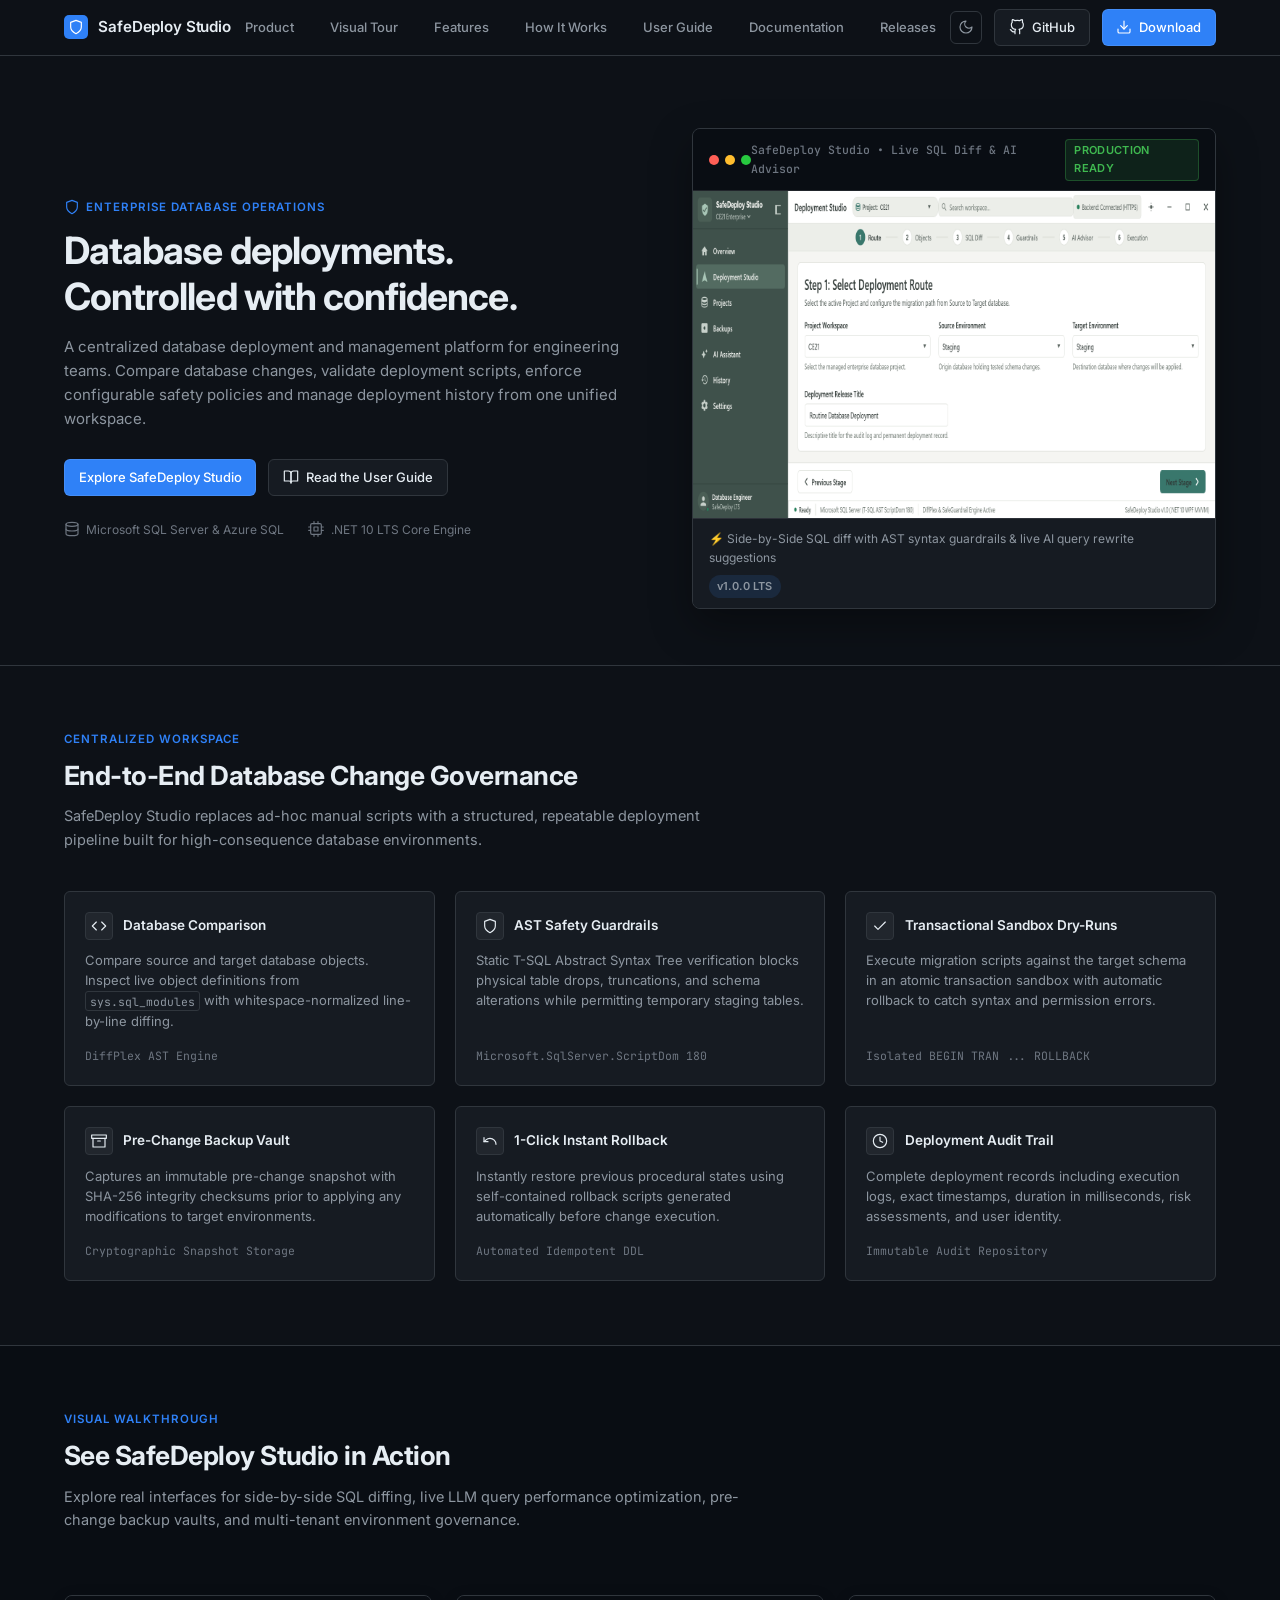
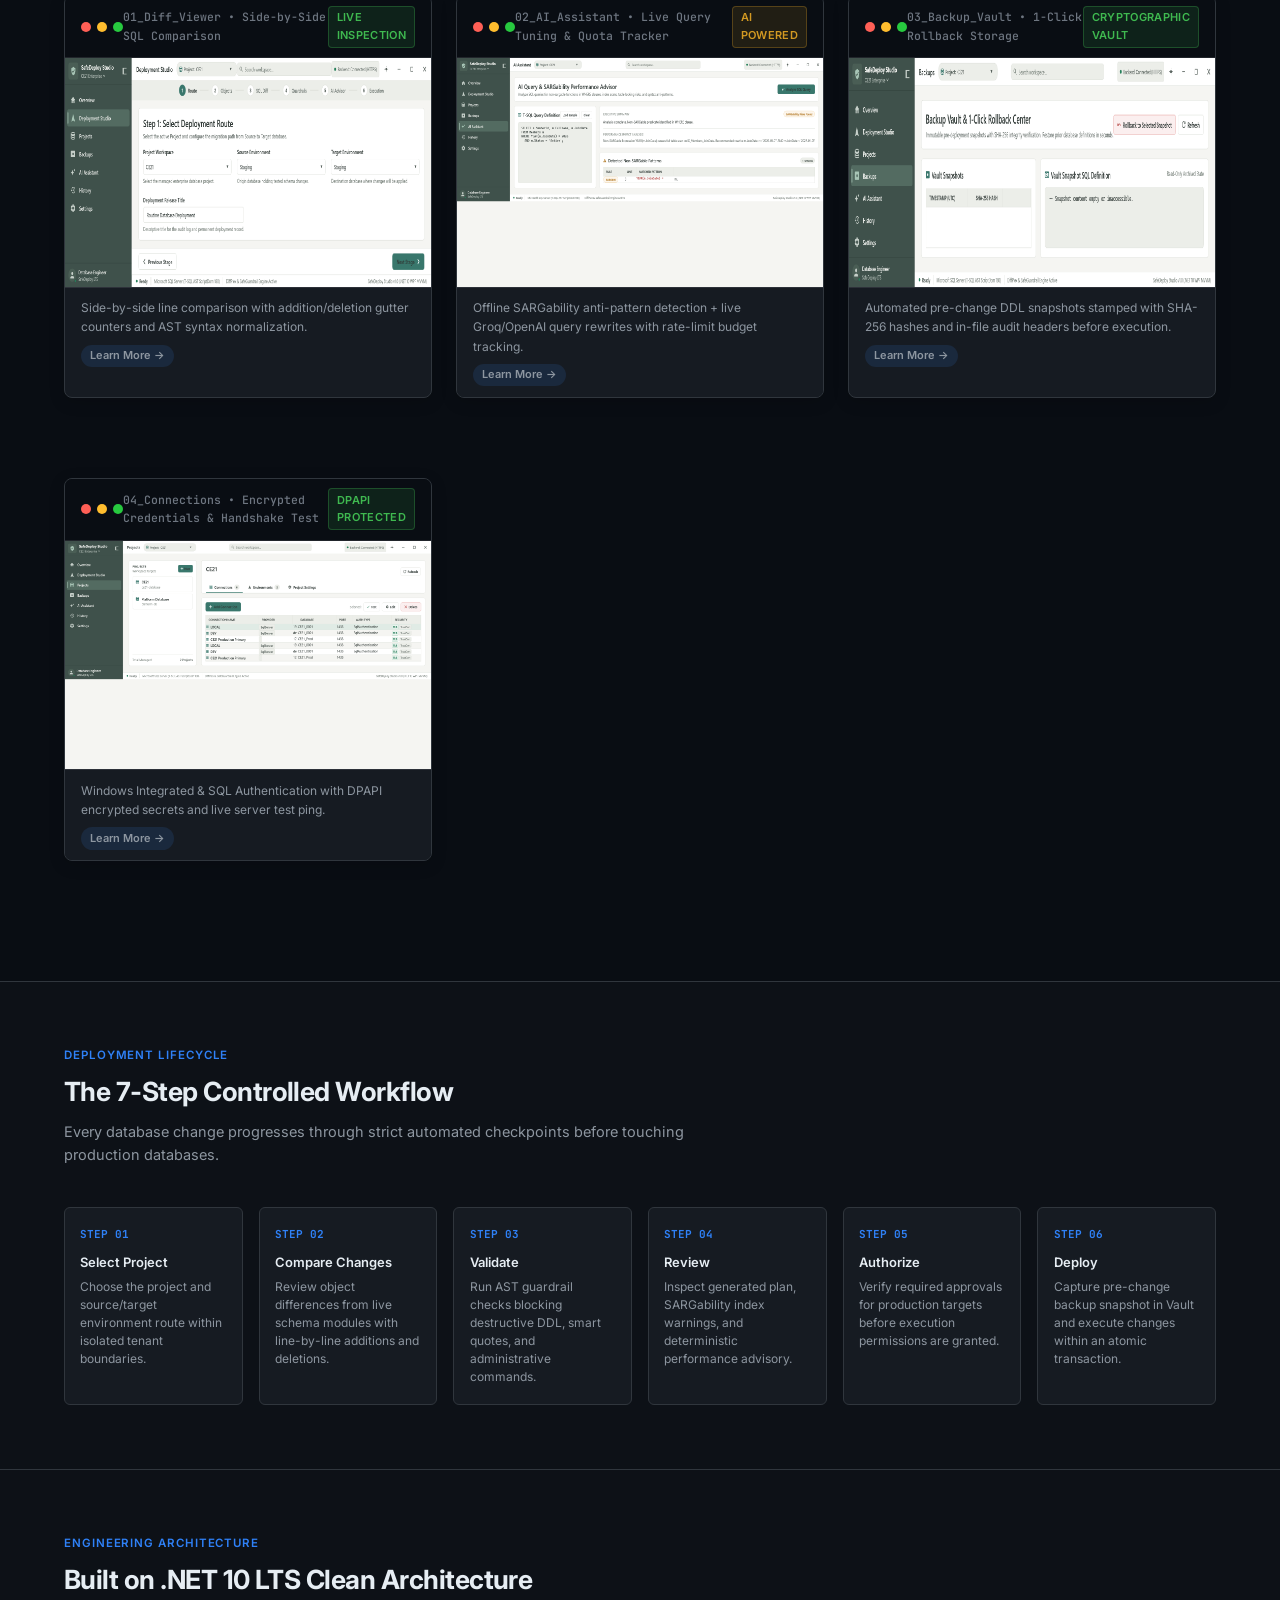
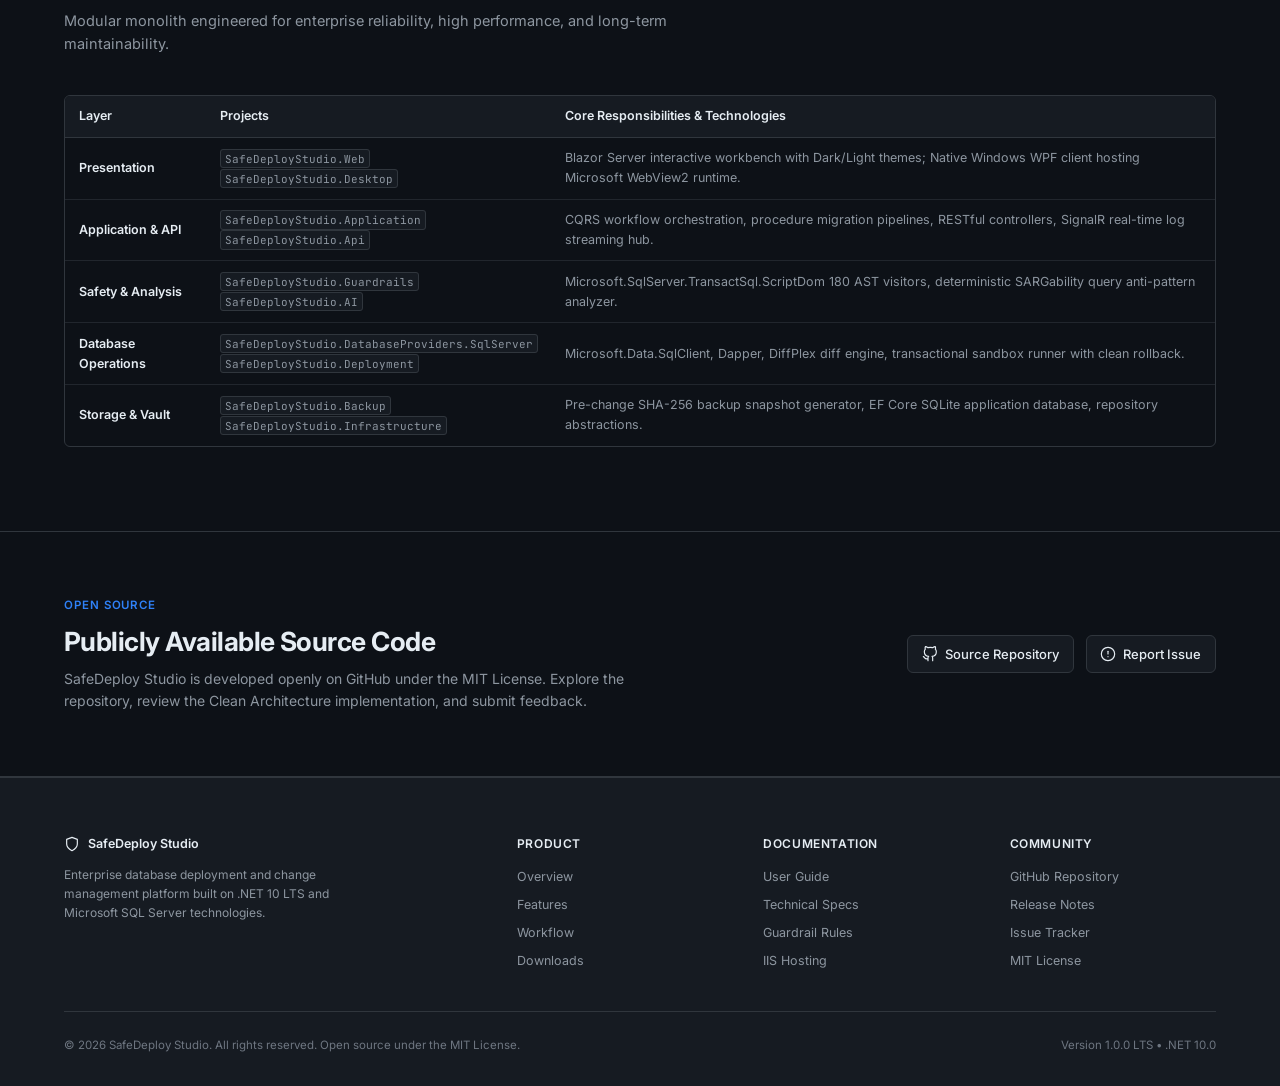
==== index.html @ 7b9cbce4 "feat(docs): add high-res screenshots and complete all 17 operational user guides" ====
<!DOCTYPE html>
<html lang="en" data-theme="dark">
<head>
    <meta charset="UTF-8">
    <meta name="viewport" content="width=device-width, initial-scale=1.0">
    <title>SafeDeploy Studio — Intelligent Database Deployment & Management Platform</title>
    <meta name="description" content="Centralized database deployment and management platform for engineering teams. AST safety guardrails, side-by-side SQL diffs, transactional dry-runs, and 1-click rollback built on .NET 10.">
    <link rel="stylesheet" href="styles.css">
    <link rel="preconnect" href="https://fonts.googleapis.com">
    <link rel="preconnect" href="https://fonts.gstatic.com" crossorigin>
    <link href="https://fonts.googleapis.com/css2?family=Inter:wght@400;500;600;700&family=JetBrains+Mono:wght@400;500;600&display=swap" rel="stylesheet">
</head>
<body>

    <!-- Header Navigation -->
    <header class="navbar">
        <div class="container nav-container">
            <a href="index.html" class="nav-brand">
                <div class="nav-brand-icon">
                    <svg class="icon" viewBox="0 0 24 24"><path d="M12 22s8-4 8-10V5l-8-3-8 3v7c0 6 8 10 8 10z"/></svg>
                </div>
                <span>SafeDeploy Studio</span>
            </a>

            <nav class="nav-links">
                <a href="#overview" class="nav-link">Product</a>
                <a href="#screenshots" class="nav-link">Visual Tour</a>
                <a href="#features" class="nav-link">Features</a>
                <a href="#workflow" class="nav-link">How It Works</a>
                <a href="user-guide.html" class="nav-link">User Guide</a>
                <a href="docs.html" class="nav-link">Documentation</a>
                <a href="releases.html" class="nav-link">Releases</a>
            </nav>

            <div class="nav-actions">
                <button id="themeToggle" class="btn btn-icon" aria-label="Toggle theme">
                    <svg class="icon theme-icon-dark" viewBox="0 0 24 24"><path d="M12 3a6 6 0 0 0 9 9 9 9 0 1 1-9-9Z"/></svg>
                    <svg class="icon theme-icon-light" style="display: none;" viewBox="0 0 24 24"><circle cx="12" cy="12" r="4"/><path d="M12 2v2M12 20v2M4.93 4.93l1.41 1.41M17.66 17.66l1.41 1.41M2 12h2M20 12h2M6.34 17.66l-1.41 1.41M19.07 4.93l-1.41 1.41"/></svg>
                </button>
                <a href="https://github.com/vishal-07-prajapati/safedeploy-studio" target="_blank" rel="noopener noreferrer" class="btn btn-secondary">
                    <svg class="icon" viewBox="0 0 24 24"><path d="M9 19c-5 1.5-5-2.5-7-3m14 6v-3.87a3.37 3.37 0 0 0-.94-2.61c3.14-.35 6.44-1.54 6.44-7A5.44 5.44 0 0 0 20 4.77 5.07 5.07 0 0 0 19.91 1S18.73.65 16 2.48a13.38 13.38 0 0 0-7 0C6.27.65 5.09 1 5.09 1A5.07 5.07 0 0 0 5 4.77a5.44 5.44 0 0 0-1.5 3.78c0 5.42 3.3 6.61 6.44 7A3.37 3.37 0 0 0 9 18.13V22"/></svg>
                    <span>GitHub</span>
                </a>
                <a href="releases.html" class="btn btn-primary">
                    <svg class="icon" viewBox="0 0 24 24"><path d="M21 15v4a2 2 0 0 1-2 2H5a2 2 0 0 1-2-2v-4"/><polyline points="7 10 12 15 17 10"/><line x1="12" y1="15" x2="12" y2="3"/></svg>
                    <span>Download</span>
                </a>
            </div>
        </div>
    </header>

    <!-- Hero Section -->
    <section class="hero-section">
        <div class="container hero-grid">
            <div>
                <div class="hero-tagline">
                    <svg class="icon" viewBox="0 0 24 24"><path d="M12 22s8-4 8-10V5l-8-3-8 3v7c0 6 8 10 8 10z"/></svg>
                    <span>Enterprise Database Operations</span>
                </div>
                <h1 class="hero-heading">
                    Database deployments.<br>Controlled with confidence.
                </h1>
                <p class="hero-description">
                    A centralized database deployment and management platform for engineering teams. Compare database changes, validate deployment scripts, enforce configurable safety policies and manage deployment history from one unified workspace.
                </p>
                <div class="hero-buttons">
                    <a href="#overview" class="btn btn-primary">
                        <span>Explore SafeDeploy Studio</span>
                    </a>
                    <a href="user-guide.html" class="btn btn-secondary">
                        <svg class="icon" viewBox="0 0 24 24"><path d="M2 3h6a4 4 0 0 1 4 4v14a3 3 0 0 0-3-3H2z"/><path d="M22 3h-6a4 4 0 0 0-4 4v14a3 3 0 0 1 3-3h7z"/></svg>
                        <span>Read the User Guide</span>
                    </a>
                </div>
                <div class="hero-meta">
                    <div class="hero-meta-item">
                        <svg class="icon" viewBox="0 0 24 24"><ellipse cx="12" cy="5" rx="9" ry="3"/><path d="M21 12c0 1.66-4 3-9 3s-9-1.34-9-3"/><path d="M3 5v14c0 1.66 4 3 9 3s9-1.34 9-3V5"/></svg>
                        <span>Microsoft SQL Server & Azure SQL</span>
                    </div>
                    <div class="hero-meta-item">
                        <svg class="icon" viewBox="0 0 24 24"><rect x="4" y="4" width="16" height="16" rx="2"/><rect x="9" y="9" width="6" height="6"/><line x1="9" y1="1" x2="9" y2="4"/><line x1="15" y1="1" x2="15" y2="4"/><line x1="9" y1="20" x2="9" y2="23"/><line x1="15" y1="20" x2="15" y2="23"/><line x1="20" y1="9" x2="23" y2="9"/><line x1="20" y1="14" x2="23" y2="14"/><line x1="1" y1="9" x2="4" y2="9"/><line x1="1" y1="14" x2="4" y2="14"/></svg>
                        <span>.NET 10 LTS Core Engine</span>
                    </div>
                </div>
            </div>

            <!-- Realistic Product Preview Frame -->
            <div class="screenshot-container" style="margin: 0; box-shadow: 0 16px 40px rgba(0,0,0,0.35);">
                <div class="screenshot-header">
                    <div class="screenshot-dots">
                        <div class="screenshot-dot dot-red"></div>
                        <div class="screenshot-dot dot-yellow"></div>
                        <div class="screenshot-dot dot-green"></div>
                    </div>
                    <span class="screenshot-title">SafeDeploy Studio &bull; Live SQL Diff &amp; AI Advisor</span>
                    <span class="badge badge-success">Production Ready</span>
                </div>
                <img src="assets/img/slack_05_deploy_studio_route.png" alt="SafeDeploy Studio SQL Diff Viewer &amp; AI Performance Advisor" class="screenshot-img" />
                <div class="screenshot-caption">
                    <span>⚡ Side-by-Side SQL diff with AST syntax guardrails &amp; live AI query rewrite suggestions</span>
                    <span class="screenshot-badge">v1.0.0 LTS</span>
                </div>
            </div>
        </div>
    </section>

    <!-- Product Overview Section -->
    <section id="overview" class="section">
        <div class="container">
            <div class="section-header">
                <div class="section-label">Centralized Workspace</div>
                <h2 class="section-title">End-to-End Database Change Governance</h2>
                <p class="section-lead">
                    SafeDeploy Studio replaces ad-hoc manual scripts with a structured, repeatable deployment pipeline built for high-consequence database environments.
                </p>
            </div>

            <div class="features-grid">
                <div class="feature-box">
                    <div class="feature-header">
                        <div class="feature-icon-wrapper">
                            <svg class="icon" viewBox="0 0 24 24"><polyline points="16 18 22 12 16 6"/><polyline points="8 6 2 12 8 18"/></svg>
                        </div>
                        <h3 class="feature-title">Database Comparison</h3>
                    </div>
                    <p class="feature-body">
                        Compare source and target database objects. Inspect live object definitions from <code>sys.sql_modules</code> with whitespace-normalized line-by-line diffing.
                    </p>
                    <div class="feature-footer">DiffPlex AST Engine</div>
                </div>

                <div class="feature-box">
                    <div class="feature-header">
                        <div class="feature-icon-wrapper">
                            <svg class="icon" viewBox="0 0 24 24"><path d="M12 22s8-4 8-10V5l-8-3-8 3v7c0 6 8 10 8 10z"/></svg>
                        </div>
                        <h3 class="feature-title">AST Safety Guardrails</h3>
                    </div>
                    <p class="feature-body">
                        Static T-SQL Abstract Syntax Tree verification blocks physical table drops, truncations, and schema alterations while permitting temporary staging tables.
                    </p>
                    <div class="feature-footer">Microsoft.SqlServer.ScriptDom 180</div>
                </div>

                <div class="feature-box">
                    <div class="feature-header">
                        <div class="feature-icon-wrapper">
                            <svg class="icon" viewBox="0 0 24 24"><polyline points="20 6 9 17 4 12"/></svg>
                        </div>
                        <h3 class="feature-title">Transactional Sandbox Dry-Runs</h3>
                    </div>
                    <p class="feature-body">
                        Execute migration scripts against the target schema in an atomic transaction sandbox with automatic rollback to catch syntax and permission errors.
                    </p>
                    <div class="feature-footer">Isolated BEGIN TRAN ... ROLLBACK</div>
                </div>

                <div class="feature-box">
                    <div class="feature-header">
                        <div class="feature-icon-wrapper">
                            <svg class="icon" viewBox="0 0 24 24"><polyline points="21 8 21 21 3 21 3 8"/><rect x="1" y="3" width="22" height="5"/><line x1="10" y1="12" x2="14" y2="12"/></svg>
                        </div>
                        <h3 class="feature-title">Pre-Change Backup Vault</h3>
                    </div>
                    <p class="feature-body">
                        Captures an immutable pre-change snapshot with SHA-256 integrity checksums prior to applying any modifications to target environments.
                    </p>
                    <div class="feature-footer">Cryptographic Snapshot Storage</div>
                </div>

                <div class="feature-box">
                    <div class="feature-header">
                        <div class="feature-icon-wrapper">
                            <svg class="icon" viewBox="0 0 24 24"><path d="M3 7v6h6"/><path d="M21 17a9 9 0 0 0-9-9 9 9 0 0 0-6 2.3L3 13"/></svg>
                        </div>
                        <h3 class="feature-title">1-Click Instant Rollback</h3>
                    </div>
                    <p class="feature-body">
                        Instantly restore previous procedural states using self-contained rollback scripts generated automatically before change execution.
                    </p>
                    <div class="feature-footer">Automated Idempotent DDL</div>
                </div>

                <div class="feature-box">
                    <div class="feature-header">
                        <div class="feature-icon-wrapper">
                            <svg class="icon" viewBox="0 0 24 24"><circle cx="12" cy="12" r="10"/><polyline points="12 6 12 12 16 14"/></svg>
                        </div>
                        <h3 class="feature-title">Deployment Audit Trail</h3>
                    </div>
                    <p class="feature-body">
                        Complete deployment records including execution logs, exact timestamps, duration in milliseconds, risk assessments, and user identity.
                    </p>
                    <div class="feature-footer">Immutable Audit Repository</div>
                </div>
            </div>
        </div>
    </section>

    <!-- Visual Tour / Screenshots Showcase Section -->
    <section id="screenshots" class="section" style="background-color: var(--color-canvas-inset);">
        <div class="container">
            <div class="section-header">
                <div class="section-label">Visual Walkthrough</div>
                <h2 class="section-title">See SafeDeploy Studio in Action</h2>
                <p class="section-lead">
                    Explore real interfaces for side-by-side SQL diffing, live LLM query performance optimization, pre-change backup vaults, and multi-tenant environment governance.
                </p>
            </div>

            <div class="screenshot-grid">
                <!-- Showcase 1: SQL Diff Viewer -->
                <div class="screenshot-container">
                    <div class="screenshot-header">
                        <div class="screenshot-dots">
                            <div class="screenshot-dot dot-red"></div>
                            <div class="screenshot-dot dot-yellow"></div>
                            <div class="screenshot-dot dot-green"></div>
                        </div>
                        <span class="screenshot-title">01_Diff_Viewer &bull; Side-by-Side SQL Comparison</span>
                        <span class="badge badge-success">Live Inspection</span>
                    </div>
                    <img src="assets/img/slack_05_deploy_studio_route.png" alt="Side-by-side SQL Diff View" class="screenshot-img" />
                    <div class="screenshot-caption">
                        <span>Side-by-side line comparison with addition/deletion gutter counters and AST syntax normalization.</span>
                        <a href="user-guide.html#reviewing-diff" class="screenshot-badge">Learn More &rarr;</a>
                    </div>
                </div>

                <!-- Showcase 2: AI Performance Advisor & SARGability -->
                <div class="screenshot-container">
                    <div class="screenshot-header">
                        <div class="screenshot-dots">
                            <div class="screenshot-dot dot-red"></div>
                            <div class="screenshot-dot dot-yellow"></div>
                            <div class="screenshot-dot dot-green"></div>
                        </div>
                        <span class="screenshot-title">02_AI_Assistant &bull; Live Query Tuning &amp; Quota Tracker</span>
                        <span class="badge badge-attention">AI Powered</span>
                    </div>
                    <img src="assets/img/slack_07_ai_assistant.png" alt="AI Performance Advisor &amp; SARGability Drawer" class="screenshot-img" />
                    <div class="screenshot-caption">
                        <span>Offline SARGability anti-pattern detection + live Groq/OpenAI query rewrites with rate-limit budget tracking.</span>
                        <a href="user-guide.html#sargability" class="screenshot-badge">Learn More &rarr;</a>
                    </div>
                </div>

                <!-- Showcase 3: Pre-Change Backup Vault -->
                <div class="screenshot-container">
                    <div class="screenshot-header">
                        <div class="screenshot-dots">
                            <div class="screenshot-dot dot-red"></div>
                            <div class="screenshot-dot dot-yellow"></div>
                            <div class="screenshot-dot dot-green"></div>
                        </div>
                        <span class="screenshot-title">03_Backup_Vault &bull; 1-Click Rollback Storage</span>
                        <span class="badge badge-success">Cryptographic Vault</span>
                    </div>
                    <img src="assets/img/slack_06_backup_vault.png" alt="Pre-change Backup Vault &amp; Rollback" class="screenshot-img" />
                    <div class="screenshot-caption">
                        <span>Automated pre-change DDL snapshots stamped with SHA-256 hashes and in-file audit headers before execution.</span>
                        <a href="user-guide.html#backup-vault" class="screenshot-badge">Learn More &rarr;</a>
                    </div>
                </div>

                <!-- Showcase 4: Database Connections & Configurations -->
                <div class="screenshot-container">
                    <div class="screenshot-header">
                        <div class="screenshot-dots">
                            <div class="screenshot-dot dot-red"></div>
                            <div class="screenshot-dot dot-yellow"></div>
                            <div class="screenshot-dot dot-green"></div>
                        </div>
                        <span class="screenshot-title">04_Connections &bull; Encrypted Credentials &amp; Handshake Test</span>
                        <span class="badge badge-success">DPAPI Protected</span>
                    </div>
                    <img src="assets/img/slack_03_projects_connections.png" alt="Database Connections Management" class="screenshot-img" />
                    <div class="screenshot-caption">
                        <span>Windows Integrated &amp; SQL Authentication with DPAPI encrypted secrets and live server test ping.</span>
                        <a href="user-guide.html#database-connections" class="screenshot-badge">Learn More &rarr;</a>
                    </div>
                </div>
            </div>
        </div>
    </section>

    <!-- 6-Step Workflow Section -->
    <section id="workflow" class="section">
        <div class="container">
            <div class="section-header">
                <div class="section-label">Deployment Lifecycle</div>
                <h2 class="section-title">The 7-Step Controlled Workflow</h2>
                <p class="section-lead">
                    Every database change progresses through strict automated checkpoints before touching production databases.
                </p>
            </div>

            <div class="lifecycle-list">
                <div class="lifecycle-item">
                    <div class="lifecycle-step-num">STEP 01</div>
                    <h3 class="lifecycle-step-name">Select Project</h3>
                    <p class="lifecycle-step-desc">Choose the project and source/target environment route within isolated tenant boundaries.</p>
                </div>
                <div class="lifecycle-item">
                    <div class="lifecycle-step-num">STEP 02</div>
                    <h3 class="lifecycle-step-name">Compare Changes</h3>
                    <p class="lifecycle-step-desc">Review object differences from live schema modules with line-by-line additions and deletions.</p>
                </div>
                <div class="lifecycle-item">
                    <div class="lifecycle-step-num">STEP 03</div>
                    <h3 class="lifecycle-step-name">Validate</h3>
                    <p class="lifecycle-step-desc">Run AST guardrail checks blocking destructive DDL, smart quotes, and administrative commands.</p>
                </div>
                <div class="lifecycle-item">
                    <div class="lifecycle-step-num">STEP 04</div>
                    <h3 class="lifecycle-step-name">Review</h3>
                    <p class="lifecycle-step-desc">Inspect generated plan, SARGability index warnings, and deterministic performance advisory.</p>
                </div>
                <div class="lifecycle-item">
                    <div class="lifecycle-step-num">STEP 05</div>
                    <h3 class="lifecycle-step-name">Authorize</h3>
                    <p class="lifecycle-step-desc">Verify required approvals for production targets before execution permissions are granted.</p>
                </div>
                <div class="lifecycle-item">
                    <div class="lifecycle-step-num">STEP 06</div>
                    <h3 class="lifecycle-step-name">Deploy</h3>
                    <p class="lifecycle-step-desc">Capture pre-change backup snapshot in Vault and execute changes within an atomic transaction.</p>
                </div>
            </div>
        </div>
    </section>

    <!-- Architecture Section -->
    <section id="architecture" class="section">
        <div class="container">
            <div class="section-header">
                <div class="section-label">Engineering Architecture</div>
                <h2 class="section-title">Built on .NET 10 LTS Clean Architecture</h2>
                <p class="section-lead">
                    Modular monolith engineered for enterprise reliability, high performance, and long-term maintainability.
                </p>
            </div>

            <div class="table-wrapper">
                <table class="spec-table">
                    <thead>
                        <tr>
                            <th>Layer</th>
                            <th>Projects</th>
                            <th>Core Responsibilities & Technologies</th>
                        </tr>
                    </thead>
                    <tbody>
                        <tr>
                            <td style="font-weight: 600; color: var(--color-fg-default);">Presentation</td>
                            <td><code>SafeDeployStudio.Web</code><br><code>SafeDeployStudio.Desktop</code></td>
                            <td>Blazor Server interactive workbench with Dark/Light themes; Native Windows WPF client hosting Microsoft WebView2 runtime.</td>
                        </tr>
                        <tr>
                            <td style="font-weight: 600; color: var(--color-fg-default);">Application & API</td>
                            <td><code>SafeDeployStudio.Application</code><br><code>SafeDeployStudio.Api</code></td>
                            <td>CQRS workflow orchestration, procedure migration pipelines, RESTful controllers, SignalR real-time log streaming hub.</td>
                        </tr>
                        <tr>
                            <td style="font-weight: 600; color: var(--color-fg-default);">Safety & Analysis</td>
                            <td><code>SafeDeployStudio.Guardrails</code><br><code>SafeDeployStudio.AI</code></td>
                            <td>Microsoft.SqlServer.TransactSql.ScriptDom 180 AST visitors, deterministic SARGability query anti-pattern analyzer.</td>
                        </tr>
                        <tr>
                            <td style="font-weight: 600; color: var(--color-fg-default);">Database Operations</td>
                            <td><code>SafeDeployStudio.DatabaseProviders.SqlServer</code><br><code>SafeDeployStudio.Deployment</code></td>
                            <td>Microsoft.Data.SqlClient, Dapper, DiffPlex diff engine, transactional sandbox runner with clean rollback.</td>
                        </tr>
                        <tr>
                            <td style="font-weight: 600; color: var(--color-fg-default);">Storage & Vault</td>
                            <td><code>SafeDeployStudio.Backup</code><br><code>SafeDeployStudio.Infrastructure</code></td>
                            <td>Pre-change SHA-256 backup snapshot generator, EF Core SQLite application database, repository abstractions.</td>
                        </tr>
                    </tbody>
                </table>
            </div>
        </div>
    </section>

    <!-- Community & GitHub -->
    <section class="section">
        <div class="container" style="display: flex; justify-content: space-between; align-items: center; flex-wrap: wrap; gap: 2rem;">
            <div>
                <div class="section-label">Open Source</div>
                <h2 class="section-title" style="margin-bottom: 0.35rem;">Publicly Available Source Code</h2>
                <p style="color: var(--color-fg-muted); font-size: 14px; max-width: 580px;">
                    SafeDeploy Studio is developed openly on GitHub under the MIT License. Explore the repository, review the Clean Architecture implementation, and submit feedback.
                </p>
            </div>
            <div style="display: flex; gap: 0.75rem;">
                <a href="https://github.com/vishal-07-prajapati/safedeploy-studio" target="_blank" rel="noopener noreferrer" class="btn btn-secondary">
                    <svg class="icon" viewBox="0 0 24 24"><path d="M9 19c-5 1.5-5-2.5-7-3m14 6v-3.87a3.37 3.37 0 0 0-.94-2.61c3.14-.35 6.44-1.54 6.44-7A5.44 5.44 0 0 0 20 4.77 5.07 5.07 0 0 0 19.91 1S18.73.65 16 2.48a13.38 13.38 0 0 0-7 0C6.27.65 5.09 1 5.09 1A5.07 5.07 0 0 0 5 4.77a5.44 5.44 0 0 0-1.5 3.78c0 5.42 3.3 6.61 6.44 7A3.37 3.37 0 0 0 9 18.13V22"/></svg>
                    <span>Source Repository</span>
                </a>
                <a href="https://github.com/vishal-07-prajapati/safedeploy-studio/issues" target="_blank" rel="noopener noreferrer" class="btn btn-secondary">
                    <svg class="icon" viewBox="0 0 24 24"><circle cx="12" cy="12" r="10"/><line x1="12" y1="8" x2="12" y2="12"/><line x1="12" y1="16" x2="12.01" y2="16"/></svg>
                    <span>Report Issue</span>
                </a>
            </div>
        </div>
    </section>

    <!-- Footer -->
    <footer class="footer">
        <div class="container">
            <div class="footer-grid">
                <div>
                    <div style="display: flex; align-items: center; gap: 0.5rem; font-weight: 600; color: var(--color-fg-default); margin-bottom: 0.65rem;">
                        <svg class="icon" viewBox="0 0 24 24"><path d="M12 22s8-4 8-10V5l-8-3-8 3v7c0 6 8 10 8 10z"/></svg>
                        <span>SafeDeploy Studio</span>
                    </div>
                    <p style="color: var(--color-fg-muted); font-size: 12px; line-height: 1.6; max-width: 320px;">
                        Enterprise database deployment and change management platform built on .NET 10 LTS and Microsoft SQL Server technologies.
                    </p>
                </div>

                <div>
                    <div class="footer-col-title">Product</div>
                    <ul class="footer-links">
                        <li><a href="#overview" class="footer-link">Overview</a></li>
                        <li><a href="#features" class="footer-link">Features</a></li>
                        <li><a href="#workflow" class="footer-link">Workflow</a></li>
                        <li><a href="releases.html" class="footer-link">Downloads</a></li>
                    </ul>
                </div>

                <div>
                    <div class="footer-col-title">Documentation</div>
                    <ul class="footer-links">
                        <li><a href="user-guide.html" class="footer-link">User Guide</a></li>
                        <li><a href="docs.html" class="footer-link">Technical Specs</a></li>
                        <li><a href="docs.html#guardrails" class="footer-link">Guardrail Rules</a></li>
                        <li><a href="docs.html#iis" class="footer-link">IIS Hosting</a></li>
                    </ul>
                </div>

                <div>
                    <div class="footer-col-title">Community</div>
                    <ul class="footer-links">
                        <li><a href="https://github.com/vishal-07-prajapati/safedeploy-studio" target="_blank" rel="noopener noreferrer" class="footer-link">GitHub Repository</a></li>
                        <li><a href="https://github.com/vishal-07-prajapati/safedeploy-studio/releases" target="_blank" rel="noopener noreferrer" class="footer-link">Release Notes</a></li>
                        <li><a href="https://github.com/vishal-07-prajapati/safedeploy-studio/issues" target="_blank" rel="noopener noreferrer" class="footer-link">Issue Tracker</a></li>
                        <li><a href="https://github.com/vishal-07-prajapati/safedeploy-studio/blob/master/LICENSE" target="_blank" rel="noopener noreferrer" class="footer-link">MIT License</a></li>
                    </ul>
                </div>
            </div>

            <div class="footer-bottom">
                <span>&copy; 2026 SafeDeploy Studio. All rights reserved. Open source under the MIT License.</span>
                <span>Version 1.0.0 LTS &bull; .NET 10.0</span>
            </div>
        </div>
    </footer>

    <script src="app.js"></script>
</body>
</html>
---- styles.css ----
/* SafeDeploy Studio — Enterprise Developer Design System */
:root {
    --color-canvas-default: #0d1117;
    --color-canvas-subtle: #161b22;
    --color-canvas-inset: #090d13;
    --color-canvas-elevated: #21262d;
    --color-border-default: #30363d;
    --color-border-muted: #21262d;
    --color-border-subtle: rgba(240, 246, 252, 0.1);
    
    --color-fg-default: #e6edf3;
    --color-fg-muted: #8d96a0;
    --color-fg-subtle: #6e7681;
    
    --color-accent-emphasis: #2f81f7;
    --color-accent-hover: #1f6feb;
    --color-accent-subtle: rgba(56, 139, 253, 0.12);
    
    --color-success-fg: #3fb950;
    --color-success-subtle: rgba(63, 185, 80, 0.12);
    --color-attention-fg: #d29922;
    --color-attention-subtle: rgba(210, 153, 34, 0.12);
    --color-danger-fg: #f85149;
    --color-danger-subtle: rgba(248, 81, 73, 0.12);
    
    --font-sans: 'Inter', -apple-system, BlinkMacSystemFont, "Segoe UI", "Noto Sans", Helvetica, Arial, sans-serif;
    --font-mono: 'Cascadia Code', 'JetBrains Mono', Consolas, "SFMono-Regular", Menlo, monospace;
    
    --header-height: 56px;
    --sidebar-width: 280px;
    --container-max: 1200px;
}

[data-theme="light"] {
    --color-canvas-default: #ffffff;
    --color-canvas-subtle: #f6f8fa;
    --color-canvas-inset: #edf0f4;
    --color-canvas-elevated: #ffffff;
    --color-border-default: #d0d7de;
    --color-border-muted: #eaeef2;
    --color-border-subtle: rgba(31, 35, 40, 0.1);
    
    --color-fg-default: #1f2328;
    --color-fg-muted: #656d76;
    --color-fg-subtle: #8c959f;
    
    --color-accent-emphasis: #0969da;
    --color-accent-hover: #085cc4;
    --color-accent-subtle: rgba(9, 105, 218, 0.1);
    
    --color-success-fg: #1a7f37;
    --color-success-subtle: rgba(26, 127, 55, 0.12);
    --color-attention-fg: #9a6700;
    --color-attention-subtle: rgba(154, 103, 0, 0.12);
    --color-danger-fg: #cf222e;
    --color-danger-subtle: rgba(207, 34, 46, 0.12);
}

* {
    box-sizing: border-box;
    margin: 0;
    padding: 0;
}

body {
    font-family: var(--font-sans);
    background-color: var(--color-canvas-default);
    color: var(--color-fg-default);
    font-size: 14px;
    line-height: 1.6;
    -webkit-font-smoothing: antialiased;
}

a {
    color: var(--color-accent-emphasis);
    text-decoration: none;
    transition: color 0.15s ease;
}
a:hover {
    color: var(--color-accent-hover);
}

.container {
    max-width: var(--container-max);
    margin: 0 auto;
    padding: 0 1.5rem;
}

/* Icons styling */
.icon {
    display: inline-flex;
    align-items: center;
    justify-content: center;
    width: 16px;
    height: 16px;
    stroke: currentColor;
    stroke-width: 1.75;
    stroke-linecap: round;
    stroke-linejoin: round;
    fill: none;
    vertical-align: -0.125em;
    flex-shrink: 0;
}

.icon-lg {
    width: 20px;
    height: 20px;
}

.icon-xl {
    width: 24px;
    height: 24px;
}

/* Top Navigation Bar */
.navbar {
    position: sticky;
    top: 0;
    z-index: 1000;
    height: var(--header-height);
    background-color: var(--color-canvas-default);
    border-bottom: 1px solid var(--color-border-default);
    display: flex;
    align-items: center;
}

.nav-container {
    display: flex;
    align-items: center;
    justify-content: space-between;
    width: 100%;
}

.nav-brand {
    display: flex;
    align-items: center;
    gap: 0.65rem;
    font-weight: 600;
    font-size: 0.95rem;
    color: var(--color-fg-default);
    letter-spacing: -0.01em;
}

.nav-brand-icon {
    width: 24px;
    height: 24px;
    border-radius: 5px;
    background: var(--color-accent-emphasis);
    color: white;
    display: flex;
    align-items: center;
    justify-content: center;
}

.nav-links {
    display: flex;
    align-items: center;
    gap: 1.25rem;
}

.nav-link {
    font-size: 13px;
    font-weight: 500;
    color: var(--color-fg-muted);
    padding: 0.25rem 0.5rem;
    border-radius: 4px;
    transition: all 0.15s ease;
}

.nav-link:hover, .nav-link.active {
    color: var(--color-fg-default);
    background-color: var(--color-canvas-subtle);
}

.nav-actions {
    display: flex;
    align-items: center;
    gap: 0.75rem;
}

/* Buttons */
.btn {
    display: inline-flex;
    align-items: center;
    gap: 0.45rem;
    padding: 0.45rem 0.85rem;
    font-size: 13px;
    font-weight: 500;
    border-radius: 6px;
    border: 1px solid transparent;
    cursor: pointer;
    transition: all 0.15s ease;
    white-space: nowrap;
}

.btn-primary {
    background-color: var(--color-accent-emphasis);
    color: #ffffff;
    border-color: rgba(255, 255, 255, 0.1);
}
.btn-primary:hover {
    background-color: var(--color-accent-hover);
    color: #ffffff;
}

.btn-secondary {
    background-color: var(--color-canvas-subtle);
    border-color: var(--color-border-default);
    color: var(--color-fg-default);
}
.btn-secondary:hover {
    background-color: var(--color-canvas-elevated);
    border-color: var(--color-fg-subtle);
}

.btn-icon {
    padding: 0.45rem;
    border-radius: 6px;
    background: transparent;
    border: 1px solid var(--color-border-default);
    color: var(--color-fg-muted);
}
.btn-icon:hover {
    color: var(--color-fg-default);
    background-color: var(--color-canvas-subtle);
}

/* Badges */
.badge {
    display: inline-flex;
    align-items: center;
    gap: 0.35rem;
    padding: 0.15rem 0.5rem;
    font-size: 11px;
    font-weight: 600;
    border-radius: 4px;
    border: 1px solid transparent;
    text-transform: uppercase;
    letter-spacing: 0.03em;
}

.badge-neutral {
    background-color: var(--color-canvas-subtle);
    border-color: var(--color-border-default);
    color: var(--color-fg-muted);
}

.badge-info {
    background-color: var(--color-accent-subtle);
    border-color: rgba(47, 129, 247, 0.3);
    color: var(--color-accent-emphasis);
}

.badge-success {
    background-color: var(--color-success-subtle);
    border-color: rgba(63, 185, 80, 0.3);
    color: var(--color-success-fg);
}

.badge-danger {
    background-color: var(--color-danger-subtle);
    border-color: rgba(248, 81, 73, 0.3);
    color: var(--color-danger-fg);
}

.badge-attention {
    background-color: var(--color-attention-subtle);
    border-color: rgba(210, 153, 34, 0.3);
    color: var(--color-attention-fg);
}

/* Hero Section */
.hero-section {
    padding: 4.5rem 0 3.5rem;
    border-bottom: 1px solid var(--color-border-default);
}

.hero-grid {
    display: grid;
    grid-template-columns: 1.05fr 0.95fr;
    gap: 3rem;
    align-items: center;
}

.hero-tagline {
    font-size: 11.5px;
    font-weight: 600;
    color: var(--color-accent-emphasis);
    text-transform: uppercase;
    letter-spacing: 0.08em;
    margin-bottom: 0.75rem;
    display: flex;
    align-items: center;
    gap: 0.4rem;
}

.hero-heading {
    font-size: 2.35rem;
    font-weight: 700;
    line-height: 1.2;
    letter-spacing: -0.025em;
    color: var(--color-fg-default);
    margin-bottom: 1rem;
}

.hero-description {
    font-size: 15px;
    color: var(--color-fg-muted);
    line-height: 1.6;
    margin-bottom: 1.75rem;
}

.hero-buttons {
    display: flex;
    align-items: center;
    gap: 0.75rem;
    margin-bottom: 1.5rem;
}

.hero-meta {
    display: flex;
    align-items: center;
    gap: 1.5rem;
    font-size: 12px;
    color: var(--color-fg-subtle);
}

.hero-meta-item {
    display: flex;
    align-items: center;
    gap: 0.4rem;
}

/* Realistic Developer Frame Preview */
.ide-frame {
    background-color: var(--color-canvas-subtle);
    border: 1px solid var(--color-border-default);
    border-radius: 8px;
    overflow: hidden;
    box-shadow: 0 16px 36px rgba(0, 0, 0, 0.35);
    font-size: 12px;
}

.ide-header {
    background-color: var(--color-canvas-inset);
    border-bottom: 1px solid var(--color-border-default);
    padding: 0.5rem 0.85rem;
    display: flex;
    align-items: center;
    justify-content: space-between;
}

.ide-tabs {
    display: flex;
    align-items: center;
    gap: 0.25rem;
}

.ide-tab {
    padding: 0.3rem 0.65rem;
    border-radius: 4px;
    font-size: 11.5px;
    font-family: var(--font-mono);
    color: var(--color-fg-muted);
    background: transparent;
    display: flex;
    align-items: center;
    gap: 0.4rem;
}

.ide-tab.active {
    background-color: var(--color-canvas-subtle);
    color: var(--color-fg-default);
    border: 1px solid var(--color-border-default);
    border-bottom: none;
}

.ide-body {
    padding: 1rem;
    font-family: var(--font-mono);
    font-size: 11.5px;
    line-height: 1.55;
    background-color: var(--color-canvas-inset);
    overflow-x: auto;
}

.ide-status-bar {
    background-color: var(--color-canvas-inset);
    border-top: 1px solid var(--color-border-default);
    padding: 0.35rem 0.85rem;
    display: flex;
    align-items: center;
    justify-content: space-between;
    font-size: 11px;
    color: var(--color-fg-subtle);
}

/* Section Headings */
.section {
    padding: 4rem 0;
    border-bottom: 1px solid var(--color-border-default);
}

.section-header {
    margin-bottom: 2.5rem;
}

.section-label {
    font-size: 11.5px;
    font-weight: 600;
    color: var(--color-accent-emphasis);
    text-transform: uppercase;
    letter-spacing: 0.08em;
    margin-bottom: 0.35rem;
}

.section-title {
    font-size: 1.65rem;
    font-weight: 700;
    letter-spacing: -0.02em;
    color: var(--color-fg-default);
    margin-bottom: 0.5rem;
}

.section-lead {
    font-size: 14.5px;
    color: var(--color-fg-muted);
    max-width: 680px;
}

/* Feature Grid */
.features-grid {
    display: grid;
    grid-template-columns: repeat(3, 1fr);
    gap: 1.25rem;
}

.feature-box {
    background-color: var(--color-canvas-subtle);
    border: 1px solid var(--color-border-default);
    border-radius: 6px;
    padding: 1.25rem;
    display: flex;
    flex-direction: column;
}

.feature-header {
    display: flex;
    align-items: center;
    gap: 0.65rem;
    margin-bottom: 0.65rem;
}

.feature-icon-wrapper {
    width: 28px;
    height: 28px;
    border-radius: 4px;
    background-color: var(--color-canvas-elevated);
    border: 1px solid var(--color-border-default);
    display: flex;
    align-items: center;
    justify-content: center;
    color: var(--color-fg-default);
}

.feature-title {
    font-size: 13.5px;
    font-weight: 600;
    color: var(--color-fg-default);
}

.feature-body {
    font-size: 13px;
    color: var(--color-fg-muted);
    line-height: 1.55;
    flex: 1;
}

.feature-footer {
    margin-top: 1rem;
    font-size: 11.5px;
    font-family: var(--font-mono);
    color: var(--color-fg-subtle);
}

/* Process Timeline (6-Step Deployment Lifecycle) */
.lifecycle-list {
    display: grid;
    grid-template-columns: repeat(6, 1fr);
    gap: 1rem;
    position: relative;
}

.lifecycle-item {
    background-color: var(--color-canvas-subtle);
    border: 1px solid var(--color-border-default);
    border-radius: 6px;
    padding: 1.15rem 0.95rem;
    position: relative;
    display: flex;
    flex-direction: column;
}

.lifecycle-step-num {
    font-size: 11px;
    font-weight: 700;
    font-family: var(--font-mono);
    color: var(--color-accent-emphasis);
    margin-bottom: 0.5rem;
}

.lifecycle-step-name {
    font-size: 13px;
    font-weight: 600;
    color: var(--color-fg-default);
    margin-bottom: 0.35rem;
}

.lifecycle-step-desc {
    font-size: 12px;
    color: var(--color-fg-muted);
    line-height: 1.5;
}

/* Documentation Layout (Two Column) */
.docs-layout {
    display: grid;
    grid-template-columns: var(--sidebar-width) 1fr;
    min-height: calc(100vh - var(--header-height));
}

.docs-sidebar {
    background-color: var(--color-canvas-subtle);
    border-right: 1px solid var(--color-border-default);
    padding: 1.5rem 1rem;
    position: sticky;
    top: var(--header-height);
    height: calc(100vh - var(--header-height));
    overflow-y: auto;
}

.docs-search {
    margin-bottom: 1.25rem;
    position: relative;
}

.docs-search-input {
    width: 100%;
    padding: 0.45rem 0.65rem 0.45rem 2rem;
    font-size: 12.5px;
    background-color: var(--color-canvas-default);
    border: 1px solid var(--color-border-default);
    border-radius: 5px;
    color: var(--color-fg-default);
    outline: none;
}

.docs-search-input:focus {
    border-color: var(--color-accent-emphasis);
}

.docs-search-icon {
    position: absolute;
    left: 0.65rem;
    top: 50%;
    transform: translateY(-50%);
    color: var(--color-fg-subtle);
}

.docs-nav-group {
    margin-bottom: 1.25rem;
}

.docs-group-title {
    font-size: 11px;
    font-weight: 600;
    color: var(--color-fg-subtle);
    text-transform: uppercase;
    letter-spacing: 0.05em;
    padding: 0.35rem 0.5rem;
}

.docs-nav-item {
    display: flex;
    align-items: center;
    gap: 0.5rem;
    padding: 0.35rem 0.5rem;
    font-size: 12.5px;
    color: var(--color-fg-muted);
    border-radius: 4px;
    margin-bottom: 0.15rem;
    cursor: pointer;
    transition: all 0.1s ease;
}

.docs-nav-item:hover {
    color: var(--color-fg-default);
    background-color: var(--color-canvas-elevated);
}

.docs-nav-item.active {
    color: var(--color-accent-emphasis);
    font-weight: 600;
    background-color: var(--color-accent-subtle);
}

.docs-content {
    padding: 2.5rem 3rem;
    max-width: 860px;
}

.breadcrumbs {
    display: flex;
    align-items: center;
    gap: 0.45rem;
    font-size: 12px;
    color: var(--color-fg-subtle);
    margin-bottom: 1.25rem;
}

.article-title {
    font-size: 1.85rem;
    font-weight: 700;
    letter-spacing: -0.025em;
    color: var(--color-fg-default);
    margin-bottom: 0.5rem;
}

.article-meta {
    display: flex;
    align-items: center;
    gap: 1rem;
    font-size: 12px;
    color: var(--color-fg-subtle);
    padding-bottom: 1.25rem;
    border-bottom: 1px solid var(--color-border-default);
    margin-bottom: 2rem;
}

.article-section {
    margin-bottom: 2.25rem;
}

.article-h2 {
    font-size: 1.25rem;
    font-weight: 600;
    color: var(--color-fg-default);
    margin-bottom: 0.75rem;
    padding-bottom: 0.35rem;
    border-bottom: 1px solid var(--color-border-muted);
}

.article-h3 {
    font-size: 14px;
    font-weight: 600;
    color: var(--color-fg-default);
    margin: 1.25rem 0 0.5rem;
}

.article-p {
    color: var(--color-fg-muted);
    line-height: 1.65;
    margin-bottom: 1rem;
}

.callout {
    padding: 0.85rem 1rem;
    border-radius: 6px;
    border-left: 3px solid;
    background-color: var(--color-canvas-subtle);
    margin: 1.25rem 0;
    font-size: 13px;
    line-height: 1.55;
}

.callout-info {
    border-color: var(--color-accent-emphasis);
    color: var(--color-fg-default);
}

.callout-warning {
    border-color: var(--color-attention-fg);
    color: var(--color-fg-default);
}

.callout-danger {
    border-color: var(--color-danger-fg);
    color: var(--color-fg-default);
}

/* Code Blocks */
.code-block {
    background-color: var(--color-canvas-inset);
    border: 1px solid var(--color-border-default);
    border-radius: 6px;
    padding: 0.85rem 1rem;
    font-family: var(--font-mono);
    font-size: 12px;
    line-height: 1.55;
    overflow-x: auto;
    margin: 1rem 0;
    color: var(--color-fg-default);
    position: relative;
}

.code-header {
    display: flex;
    justify-content: space-between;
    align-items: center;
    border-bottom: 1px solid var(--color-border-default);
    padding: 0.35rem 0.85rem;
    background-color: var(--color-canvas-subtle);
    font-size: 11px;
    color: var(--color-fg-subtle);
}

code {
    font-family: var(--font-mono);
    font-size: 0.88em;
    padding: 0.15em 0.35em;
    border-radius: 3px;
    background-color: var(--color-canvas-subtle);
    border: 1px solid var(--color-border-default);
}

/* Data Tables */
.table-wrapper {
    width: 100%;
    overflow-x: auto;
    border: 1px solid var(--color-border-default);
    border-radius: 6px;
    margin: 1.25rem 0;
}

table.spec-table {
    width: 100%;
    border-collapse: collapse;
    font-size: 12.5px;
}

table.spec-table th {
    text-align: left;
    padding: 0.65rem 0.85rem;
    background-color: var(--color-canvas-subtle);
    border-bottom: 1px solid var(--color-border-default);
    font-weight: 600;
    color: var(--color-fg-default);
}

table.spec-table td {
    padding: 0.65rem 0.85rem;
    border-bottom: 1px solid var(--color-border-muted);
    color: var(--color-fg-muted);
}

table.spec-table tr:last-child td {
    border-bottom: none;
}

/* Releases Page Components */
.release-card {
    background-color: var(--color-canvas-subtle);
    border: 1px solid var(--color-border-default);
    border-radius: 8px;
    padding: 1.75rem;
    margin-bottom: 1.75rem;
}

.release-header {
    display: flex;
    justify-content: space-between;
    align-items: flex-start;
    padding-bottom: 1rem;
    border-bottom: 1px solid var(--color-border-default);
    margin-bottom: 1.25rem;
}

.release-version {
    font-size: 1.35rem;
    font-weight: 700;
    color: var(--color-fg-default);
}

.release-tag {
    font-size: 11.5px;
    font-family: var(--font-mono);
    color: var(--color-fg-subtle);
}

.download-grid {
    display: grid;
    grid-template-columns: 1fr 1fr;
    gap: 1.25rem;
    margin-top: 1.25rem;
}

.download-item {
    background-color: var(--color-canvas-inset);
    border: 1px solid var(--color-border-default);
    border-radius: 6px;
    padding: 1.25rem;
    display: flex;
    flex-direction: column;
}

.download-title {
    font-size: 14px;
    font-weight: 600;
    color: var(--color-fg-default);
    margin-bottom: 0.25rem;
}

.download-desc {
    font-size: 12px;
    color: var(--color-fg-muted);
    margin-bottom: 1rem;
    flex: 1;
}

.checksum-box {
    background-color: var(--color-canvas-default);
    border: 1px solid var(--color-border-default);
    border-radius: 4px;
    padding: 0.45rem 0.65rem;
    font-family: var(--font-mono);
    font-size: 11px;
    color: var(--color-fg-subtle);
    word-break: break-all;
    margin-top: 0.75rem;
    display: flex;
    align-items: center;
    justify-content: space-between;
}

/* Footer */
.footer {
    background-color: var(--color-canvas-subtle);
    border-top: 1px solid var(--color-border-default);
    padding: 3.5rem 0 2rem;
    font-size: 12.5px;
}

.footer-grid {
    display: grid;
    grid-template-columns: 2fr 1fr 1fr 1fr;
    gap: 2.5rem;
    margin-bottom: 2.5rem;
}

.footer-col-title {
    font-size: 12px;
    font-weight: 600;
    color: var(--color-fg-default);
    text-transform: uppercase;
    letter-spacing: 0.05em;
    margin-bottom: 0.85rem;
}

.footer-links {
    list-style: none;
    display: flex;
    flex-direction: column;
    gap: 0.5rem;
}

.footer-link {
    color: var(--color-fg-muted);
    font-size: 12.5px;
}

.footer-link:hover {
    color: var(--color-fg-default);
}

.footer-bottom {
    padding-top: 1.5rem;
    border-top: 1px solid var(--color-border-default);
    display: flex;
    justify-content: space-between;
    align-items: center;
    color: var(--color-fg-subtle);
    font-size: 11.5px;
}

/* Mobile & Responsive */
@media (max-width: 900px) {
    .hero-grid {
        grid-template-columns: 1fr;
        gap: 2rem;
    }
    .features-grid {
        grid-template-columns: 1fr;
    }
    .lifecycle-list {
        grid-template-columns: 1fr 1fr;
    }
    .docs-layout {
        grid-template-columns: 1fr;
    }
    .docs-sidebar {
        position: static;
        height: auto;
        border-right: none;
        border-bottom: 1px solid var(--color-border-default);
    }
    .footer-grid {
        grid-template-columns: 1fr 1fr;
    }
    .download-grid {
        grid-template-columns: 1fr;
    }
}

/* ==========================================================================
   Interactive Screenshot & Visual Showcase Styles
   ========================================================================== */
.screenshot-container {
    margin: 1.5rem 0 2rem 0;
    border-radius: 8px;
    border: 1px solid var(--color-border-default);
    background-color: var(--color-canvas-subtle);
    overflow: hidden;
    box-shadow: 0 4px 16px rgba(0, 0, 0, 0.15);
    transition: transform 0.2s ease, box-shadow 0.2s ease;
}

.screenshot-container:hover {
    box-shadow: 0 8px 24px rgba(0, 0, 0, 0.25);
}

.screenshot-header {
    display: flex;
    align-items: center;
    justify-content: space-between;
    padding: 0.6rem 1rem;
    background-color: var(--color-canvas-inset);
    border-bottom: 1px solid var(--color-border-subtle);
    font-size: 12px;
    color: var(--color-fg-muted);
}

.screenshot-dots {
    display: flex;
    gap: 6px;
    align-items: center;
}

.screenshot-dot {
    width: 10px;
    height: 10px;
    border-radius: 50%;
}
.dot-red { background-color: #ff5f56; }
.dot-yellow { background-color: #ffbd2e; }
.dot-green { background-color: #27c93f; }

.screenshot-title {
    font-family: 'JetBrains Mono', monospace;
    font-size: 11.5px;
    font-weight: 500;
    color: var(--color-fg-subtle);
}

.screenshot-img {
    display: block;
    width: 100%;
    height: auto;
    border: 0;
    border-radius: 0;
}

.screenshot-caption {
    padding: 0.65rem 1rem;
    font-size: 12px;
    color: var(--color-fg-muted);
    background-color: var(--color-canvas-subtle);
    border-top: 1px solid var(--color-border-subtle);
    display: flex;
    align-items: center;
    justify-content: space-between;
    flex-wrap: wrap;
    gap: 0.5rem;
}

.screenshot-badge {
    display: inline-block;
    padding: 0.15rem 0.55rem;
    border-radius: 12px;
    font-size: 11px;
    font-weight: 600;
    background-color: var(--color-accent-subtle);
    color: var(--color-accent-fg);
}

.screenshot-grid {
    display: grid;
    grid-template-columns: repeat(auto-fit, minmax(360px, 1fr));
    gap: 1.5rem;
    margin: 1.5rem 0;
}

.feature-step-pill {
    display: inline-flex;
    align-items: center;
    gap: 0.4rem;
    padding: 0.2rem 0.6rem;
    background-color: var(--color-canvas-inset);
    border: 1px solid var(--color-border-subtle);
    border-radius: 4px;
    font-size: 11.5px;
    font-weight: 600;
    color: var(--color-accent-fg);
    margin-bottom: 0.5rem;
}
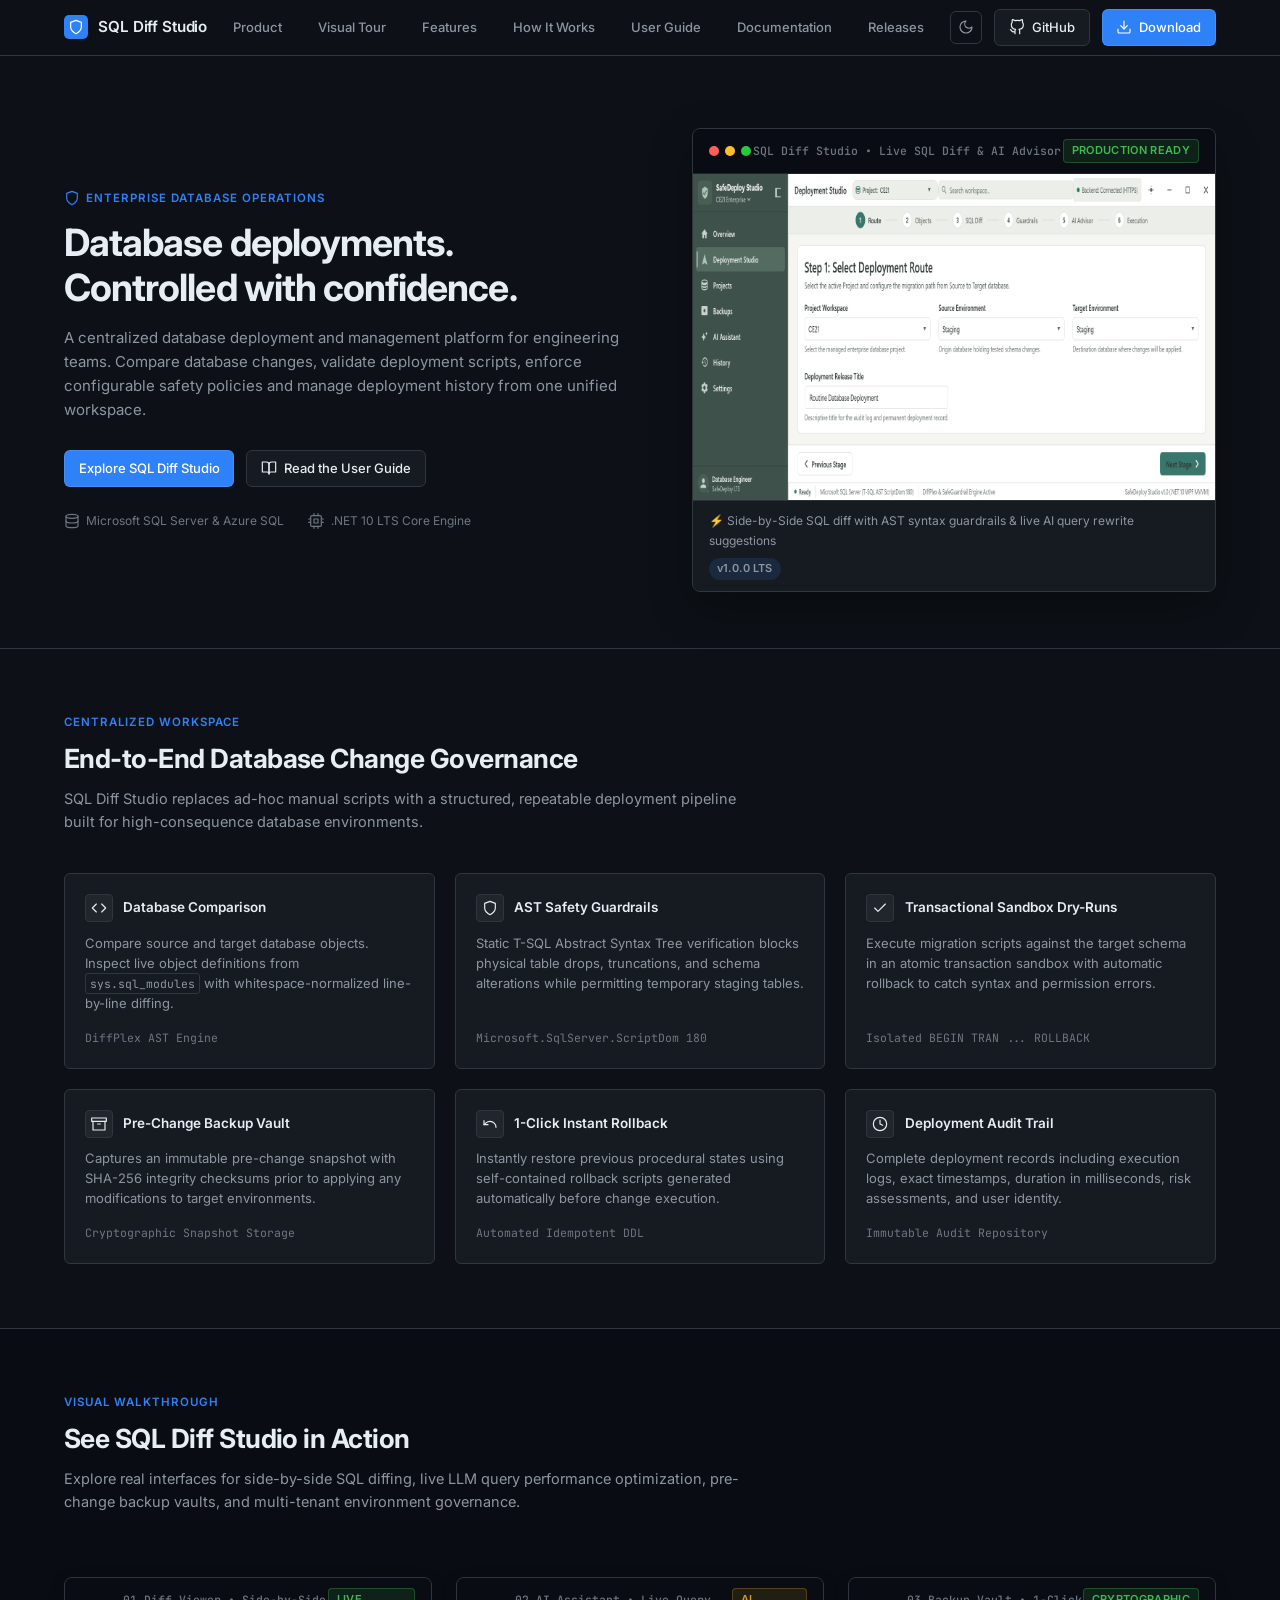
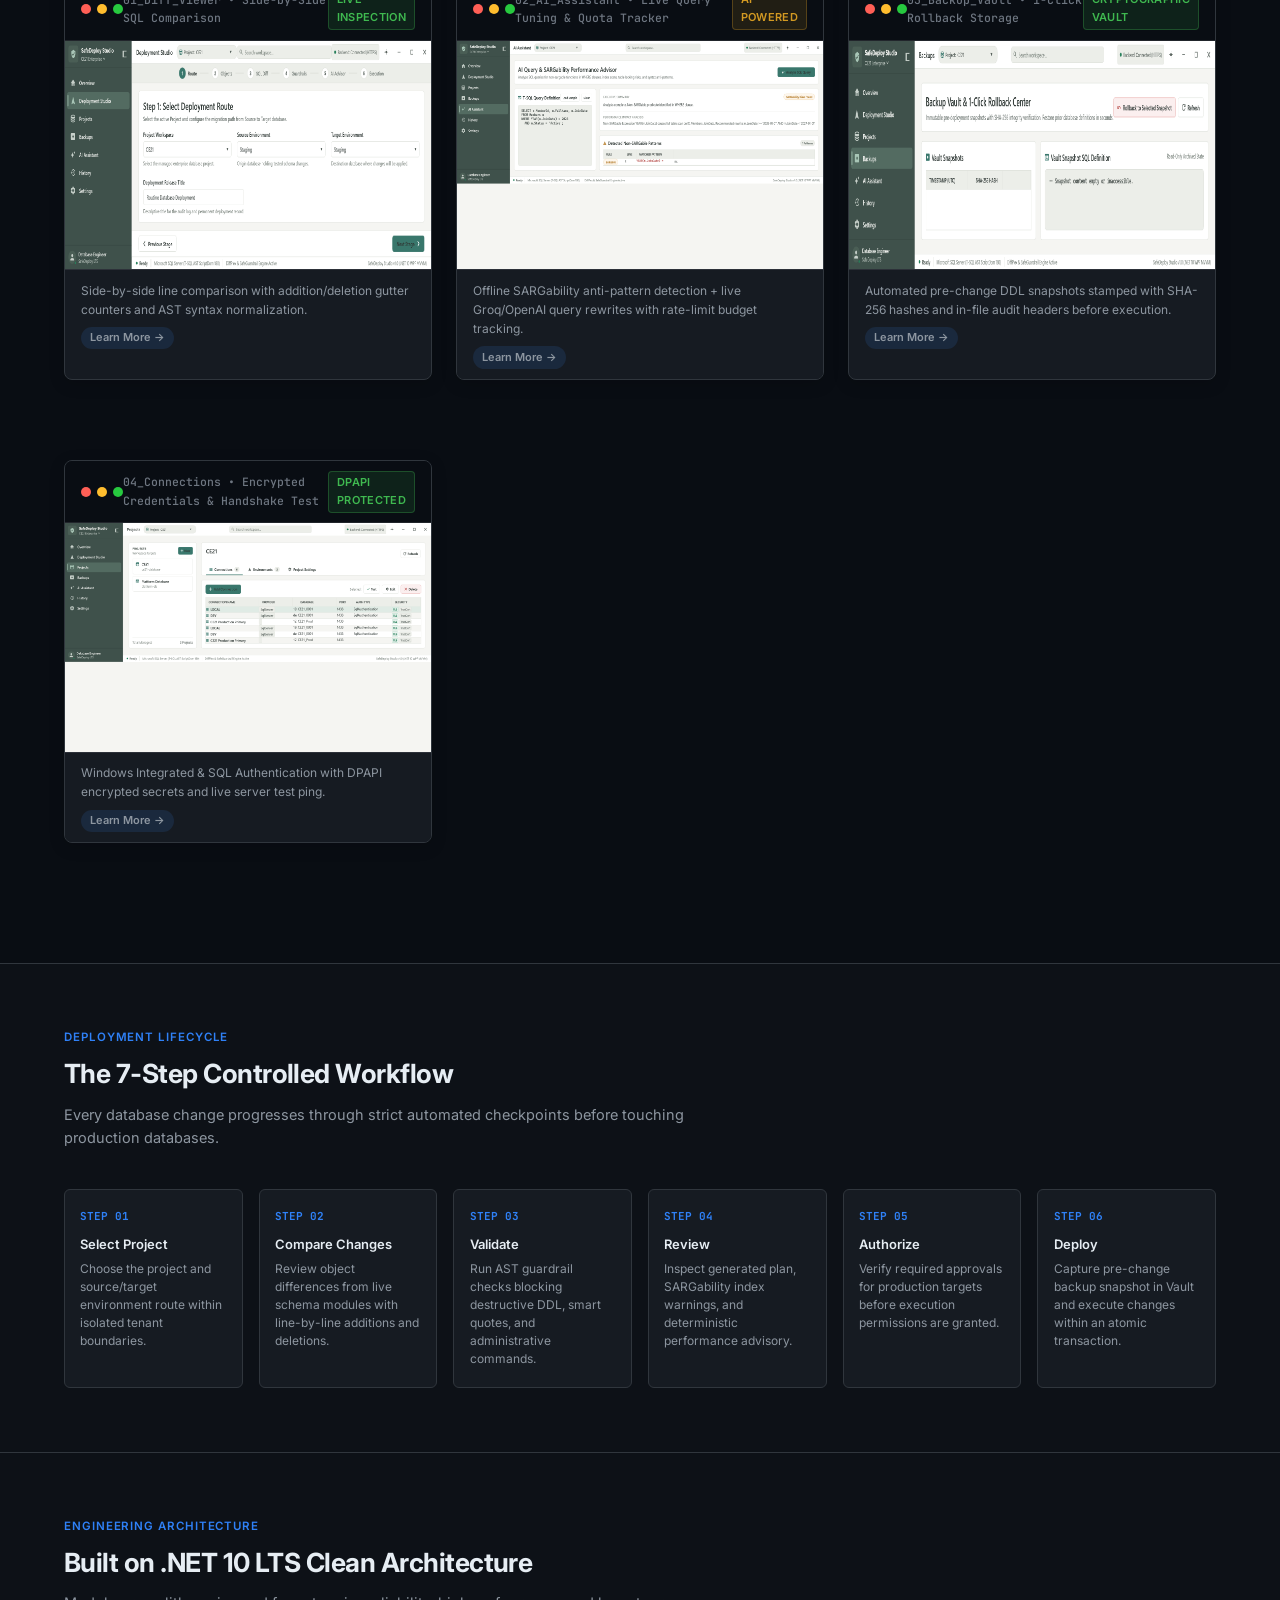
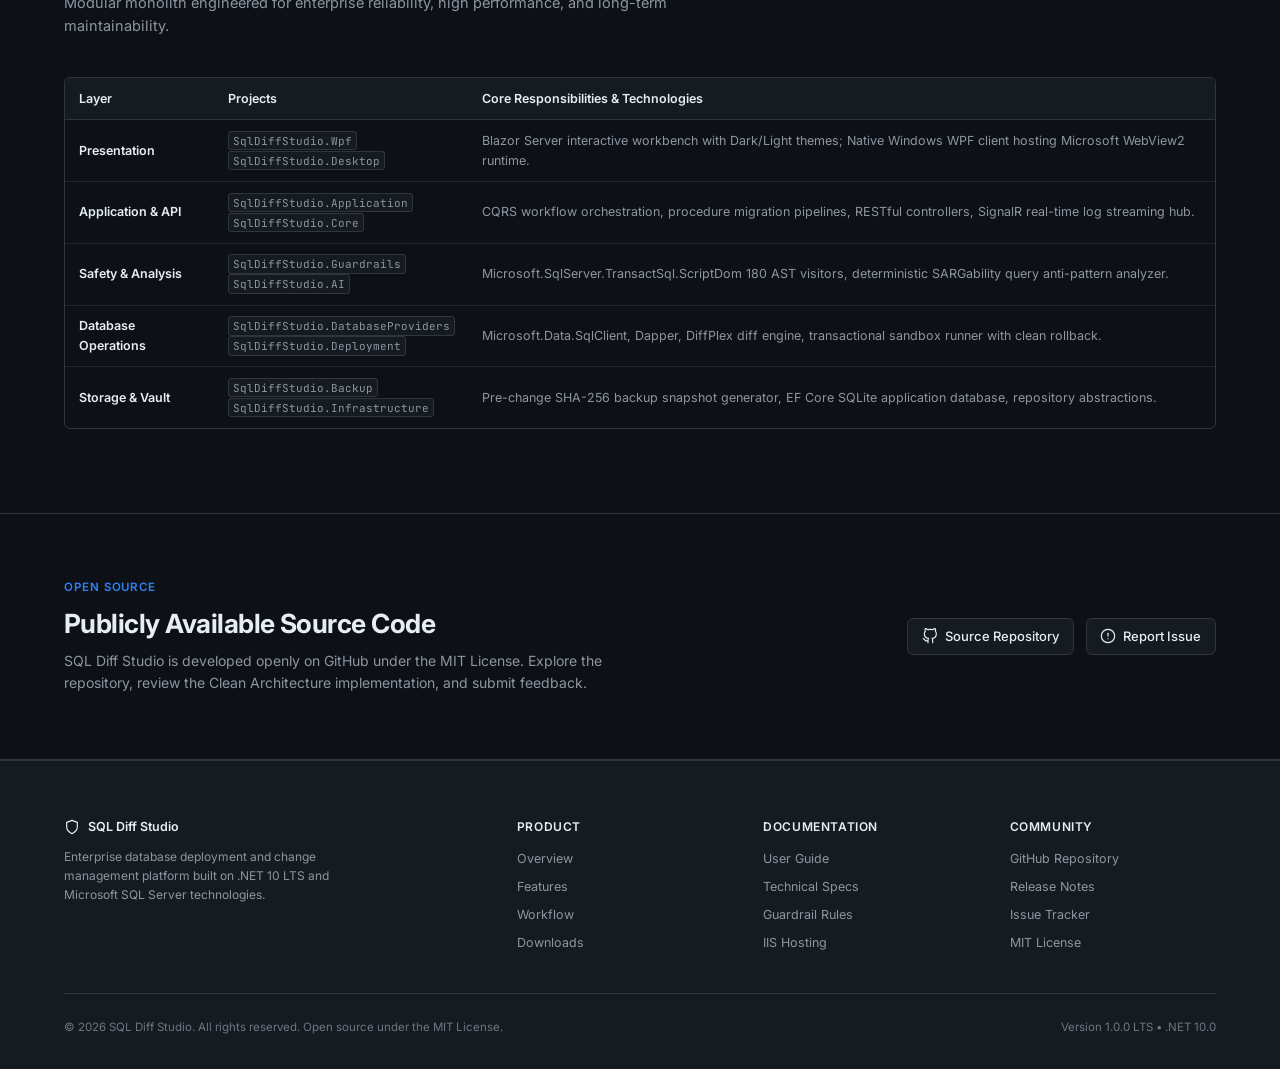
==== commit 7d8724c9: "chore(branding): rename site and product references to SQL Diff Studio" ====
--- a/index.html
+++ b/index.html
@@ -3,7 +3,7 @@
 <head>
     <meta charset="UTF-8">
     <meta name="viewport" content="width=device-width, initial-scale=1.0">
-    <title>SafeDeploy Studio — Intelligent Database Deployment & Management Platform</title>
+    <title>SQL Diff Studio — Intelligent Database Deployment & Comparison Platform</title>
     <meta name="description" content="Centralized database deployment and management platform for engineering teams. AST safety guardrails, side-by-side SQL diffs, transactional dry-runs, and 1-click rollback built on .NET 10.">
     <link rel="stylesheet" href="styles.css">
     <link rel="preconnect" href="https://fonts.googleapis.com">
@@ -19,7 +19,7 @@
                 <div class="nav-brand-icon">
                     <svg class="icon" viewBox="0 0 24 24"><path d="M12 22s8-4 8-10V5l-8-3-8 3v7c0 6 8 10 8 10z"/></svg>
                 </div>
-                <span>SafeDeploy Studio</span>
+                <span>SQL Diff Studio</span>
             </a>
 
             <nav class="nav-links">
@@ -65,7 +65,7 @@
                 </p>
                 <div class="hero-buttons">
                     <a href="#overview" class="btn btn-primary">
-                        <span>Explore SafeDeploy Studio</span>
+                        <span>Explore SQL Diff Studio</span>
                     </a>
                     <a href="user-guide.html" class="btn btn-secondary">
                         <svg class="icon" viewBox="0 0 24 24"><path d="M2 3h6a4 4 0 0 1 4 4v14a3 3 0 0 0-3-3H2z"/><path d="M22 3h-6a4 4 0 0 0-4 4v14a3 3 0 0 1 3-3h7z"/></svg>
@@ -92,10 +92,10 @@
                         <div class="screenshot-dot dot-yellow"></div>
                         <div class="screenshot-dot dot-green"></div>
                     </div>
-                    <span class="screenshot-title">SafeDeploy Studio &bull; Live SQL Diff &amp; AI Advisor</span>
+                    <span class="screenshot-title">SQL Diff Studio &bull; Live SQL Diff &amp; AI Advisor</span>
                     <span class="badge badge-success">Production Ready</span>
                 </div>
-                <img src="assets/img/slack_05_deploy_studio_route.png" alt="SafeDeploy Studio SQL Diff Viewer &amp; AI Performance Advisor" class="screenshot-img" />
+                <img src="assets/img/slack_05_deploy_studio_route.png" alt="SQL Diff Studio &amp; AI Performance Advisor" class="screenshot-img" />
                 <div class="screenshot-caption">
                     <span>⚡ Side-by-Side SQL diff with AST syntax guardrails &amp; live AI query rewrite suggestions</span>
                     <span class="screenshot-badge">v1.0.0 LTS</span>
@@ -111,7 +111,7 @@
                 <div class="section-label">Centralized Workspace</div>
                 <h2 class="section-title">End-to-End Database Change Governance</h2>
                 <p class="section-lead">
-                    SafeDeploy Studio replaces ad-hoc manual scripts with a structured, repeatable deployment pipeline built for high-consequence database environments.
+                    SQL Diff Studio replaces ad-hoc manual scripts with a structured, repeatable deployment pipeline built for high-consequence database environments.
                 </p>
             </div>
 
@@ -202,7 +202,7 @@
         <div class="container">
             <div class="section-header">
                 <div class="section-label">Visual Walkthrough</div>
-                <h2 class="section-title">See SafeDeploy Studio in Action</h2>
+                <h2 class="section-title">See SQL Diff Studio in Action</h2>
                 <p class="section-lead">
                     Explore real interfaces for side-by-side SQL diffing, live LLM query performance optimization, pre-change backup vaults, and multi-tenant environment governance.
                 </p>
@@ -353,27 +353,27 @@
                     <tbody>
                         <tr>
                             <td style="font-weight: 600; color: var(--color-fg-default);">Presentation</td>
-                            <td><code>SafeDeployStudio.Web</code><br><code>SafeDeployStudio.Desktop</code></td>
+                            <td><code>SqlDiffStudio.Wpf</code><br><code>SqlDiffStudio.Desktop</code></td>
                             <td>Blazor Server interactive workbench with Dark/Light themes; Native Windows WPF client hosting Microsoft WebView2 runtime.</td>
                         </tr>
                         <tr>
                             <td style="font-weight: 600; color: var(--color-fg-default);">Application & API</td>
-                            <td><code>SafeDeployStudio.Application</code><br><code>SafeDeployStudio.Api</code></td>
+                            <td><code>SqlDiffStudio.Application</code><br><code>SqlDiffStudio.Core</code></td>
                             <td>CQRS workflow orchestration, procedure migration pipelines, RESTful controllers, SignalR real-time log streaming hub.</td>
                         </tr>
                         <tr>
                             <td style="font-weight: 600; color: var(--color-fg-default);">Safety & Analysis</td>
-                            <td><code>SafeDeployStudio.Guardrails</code><br><code>SafeDeployStudio.AI</code></td>
+                            <td><code>SqlDiffStudio.Guardrails</code><br><code>SqlDiffStudio.AI</code></td>
                             <td>Microsoft.SqlServer.TransactSql.ScriptDom 180 AST visitors, deterministic SARGability query anti-pattern analyzer.</td>
                         </tr>
                         <tr>
                             <td style="font-weight: 600; color: var(--color-fg-default);">Database Operations</td>
-                            <td><code>SafeDeployStudio.DatabaseProviders.SqlServer</code><br><code>SafeDeployStudio.Deployment</code></td>
+                            <td><code>SqlDiffStudio.DatabaseProviders</code><br><code>SqlDiffStudio.Deployment</code></td>
                             <td>Microsoft.Data.SqlClient, Dapper, DiffPlex diff engine, transactional sandbox runner with clean rollback.</td>
                         </tr>
                         <tr>
                             <td style="font-weight: 600; color: var(--color-fg-default);">Storage & Vault</td>
-                            <td><code>SafeDeployStudio.Backup</code><br><code>SafeDeployStudio.Infrastructure</code></td>
+                            <td><code>SqlDiffStudio.Backup</code><br><code>SqlDiffStudio.Infrastructure</code></td>
                             <td>Pre-change SHA-256 backup snapshot generator, EF Core SQLite application database, repository abstractions.</td>
                         </tr>
                     </tbody>
@@ -389,7 +389,7 @@
                 <div class="section-label">Open Source</div>
                 <h2 class="section-title" style="margin-bottom: 0.35rem;">Publicly Available Source Code</h2>
                 <p style="color: var(--color-fg-muted); font-size: 14px; max-width: 580px;">
-                    SafeDeploy Studio is developed openly on GitHub under the MIT License. Explore the repository, review the Clean Architecture implementation, and submit feedback.
+                    SQL Diff Studio is developed openly on GitHub under the MIT License. Explore the repository, review the Clean Architecture implementation, and submit feedback.
                 </p>
             </div>
             <div style="display: flex; gap: 0.75rem;">
@@ -412,7 +412,7 @@
                 <div>
                     <div style="display: flex; align-items: center; gap: 0.5rem; font-weight: 600; color: var(--color-fg-default); margin-bottom: 0.65rem;">
                         <svg class="icon" viewBox="0 0 24 24"><path d="M12 22s8-4 8-10V5l-8-3-8 3v7c0 6 8 10 8 10z"/></svg>
-                        <span>SafeDeploy Studio</span>
+                        <span>SQL Diff Studio</span>
                     </div>
                     <p style="color: var(--color-fg-muted); font-size: 12px; line-height: 1.6; max-width: 320px;">
                         Enterprise database deployment and change management platform built on .NET 10 LTS and Microsoft SQL Server technologies.
@@ -451,7 +451,7 @@
             </div>
 
             <div class="footer-bottom">
-                <span>&copy; 2026 SafeDeploy Studio. All rights reserved. Open source under the MIT License.</span>
+                <span>&copy; 2026 SQL Diff Studio. All rights reserved. Open source under the MIT License.</span>
                 <span>Version 1.0.0 LTS &bull; .NET 10.0</span>
             </div>
         </div>
--- a/styles.css
+++ b/styles.css
@@ -1,4 +1,4 @@
-/* SafeDeploy Studio — Enterprise Developer Design System */
+/* SQL Diff Studio — Enterprise Developer Design System */
 :root {
     --color-canvas-default: #0d1117;
     --color-canvas-subtle: #161b22;
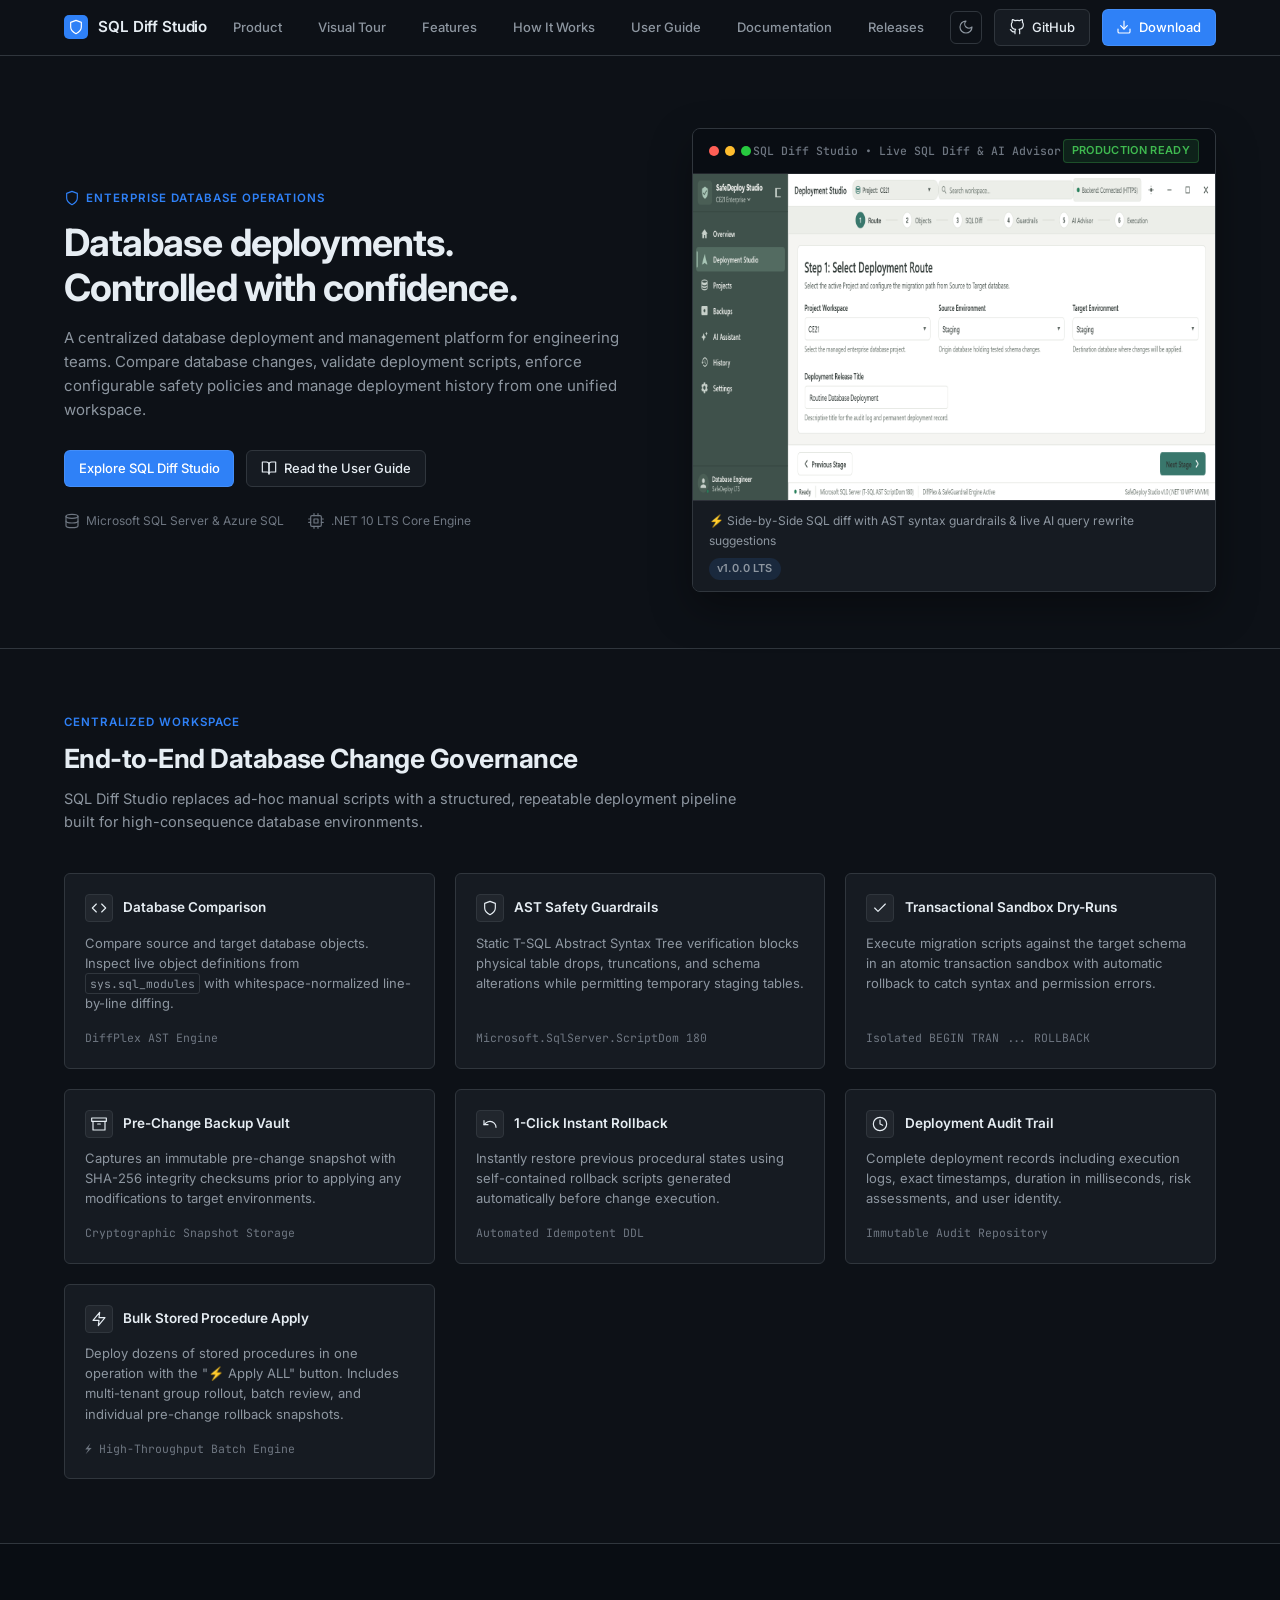
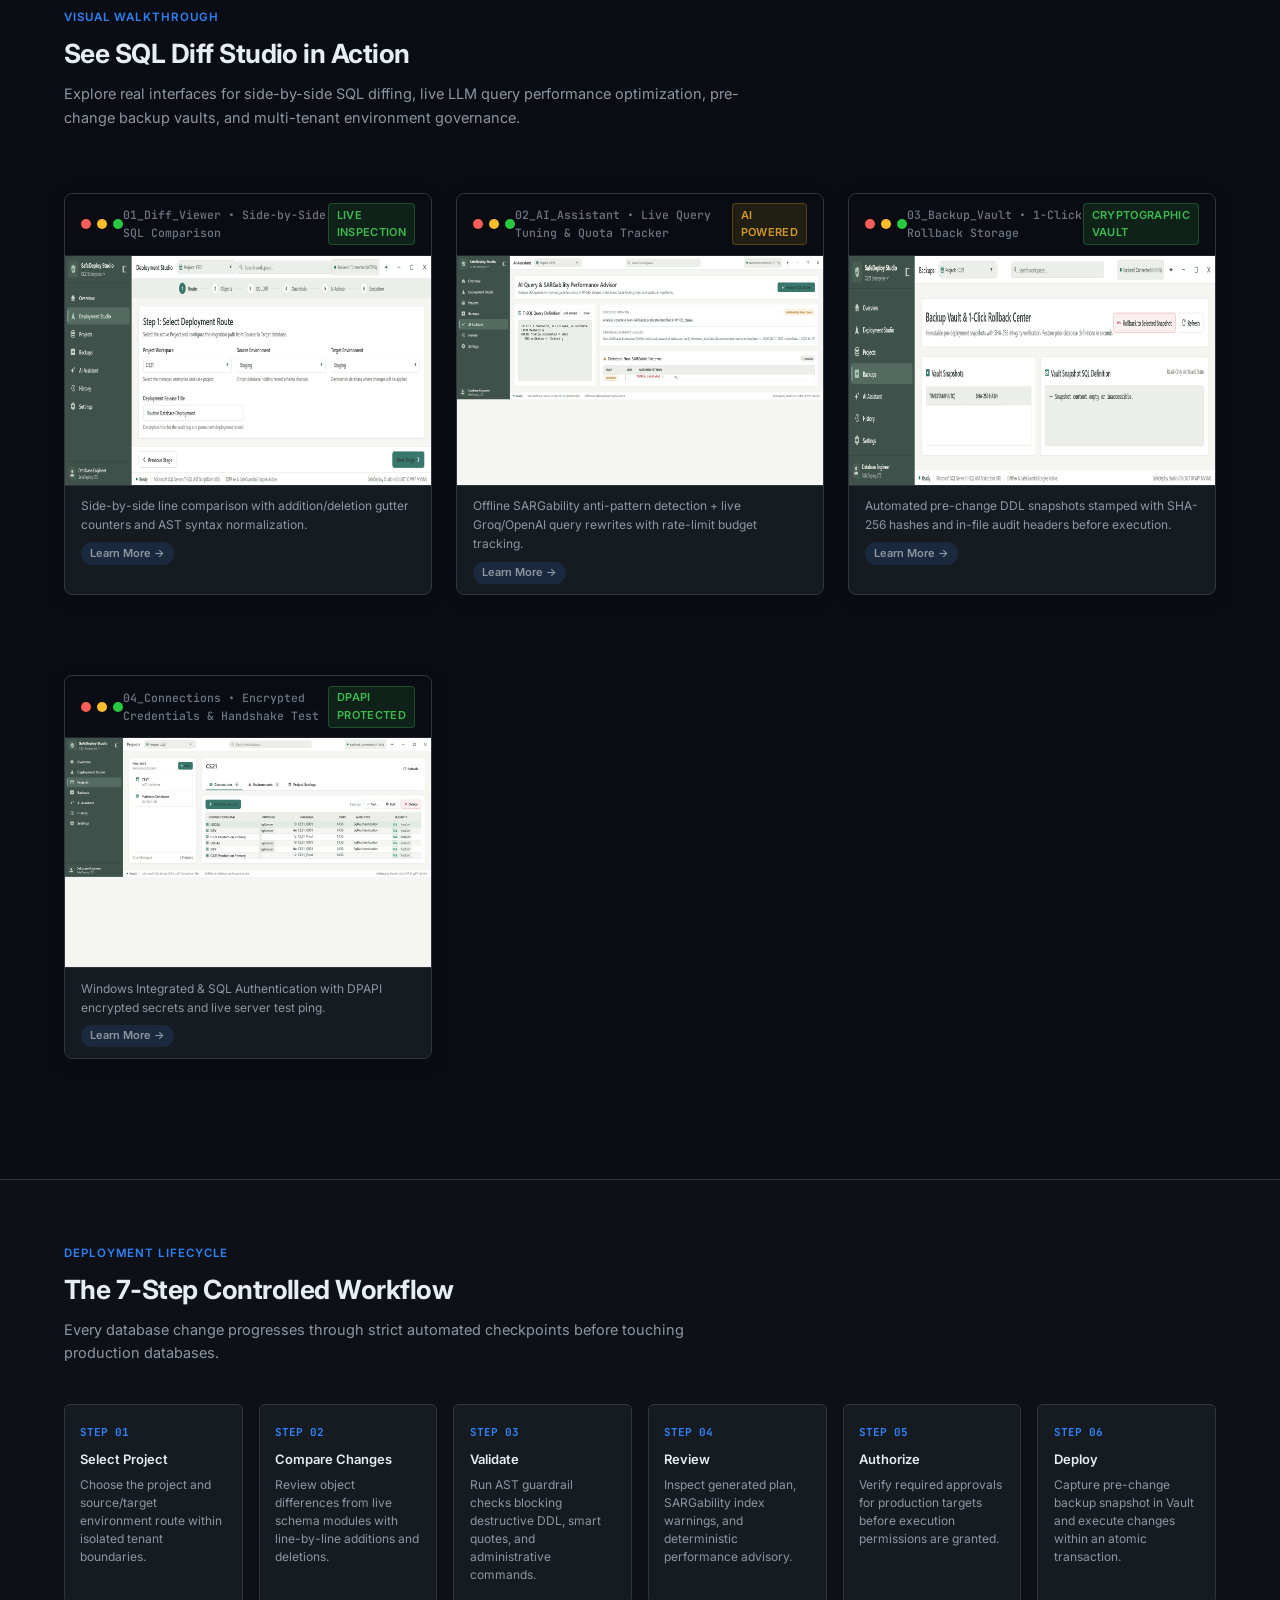
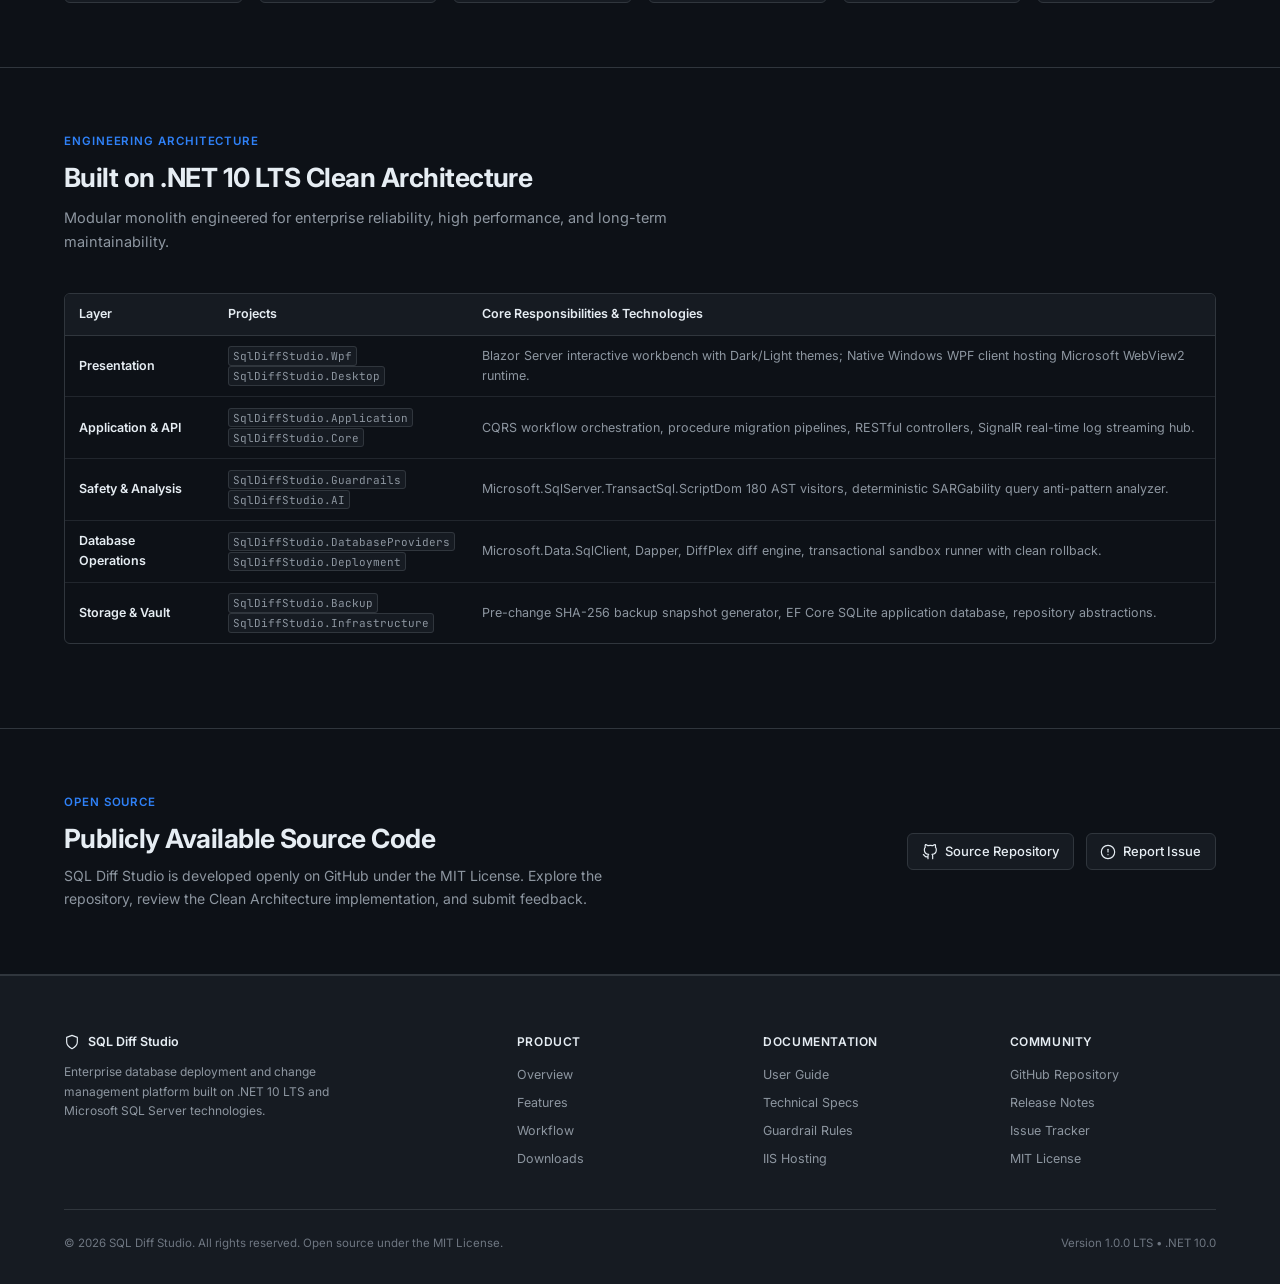
==== commit 57cb30f3: "feat(docs): document Bulk Stored Procedure Apply and Apply ALL button" ====
--- a/index.html
+++ b/index.html
@@ -193,6 +193,19 @@
                     </p>
                     <div class="feature-footer">Immutable Audit Repository</div>
                 </div>
+
+                <div class="feature-box">
+                    <div class="feature-header">
+                        <div class="feature-icon-wrapper">
+                            <svg class="icon" viewBox="0 0 24 24"><polygon points="13 2 3 14 12 14 11 22 21 10 12 10 13 2"/></svg>
+                        </div>
+                        <h3 class="feature-title">Bulk Stored Procedure Apply</h3>
+                    </div>
+                    <p class="feature-body">
+                        Deploy dozens of stored procedures in one operation with the "⚡ Apply ALL" button. Includes multi-tenant group rollout, batch review, and individual pre-change rollback snapshots.
+                    </p>
+                    <div class="feature-footer">⚡ High-Throughput Batch Engine</div>
+                </div>
             </div>
         </div>
     </section>
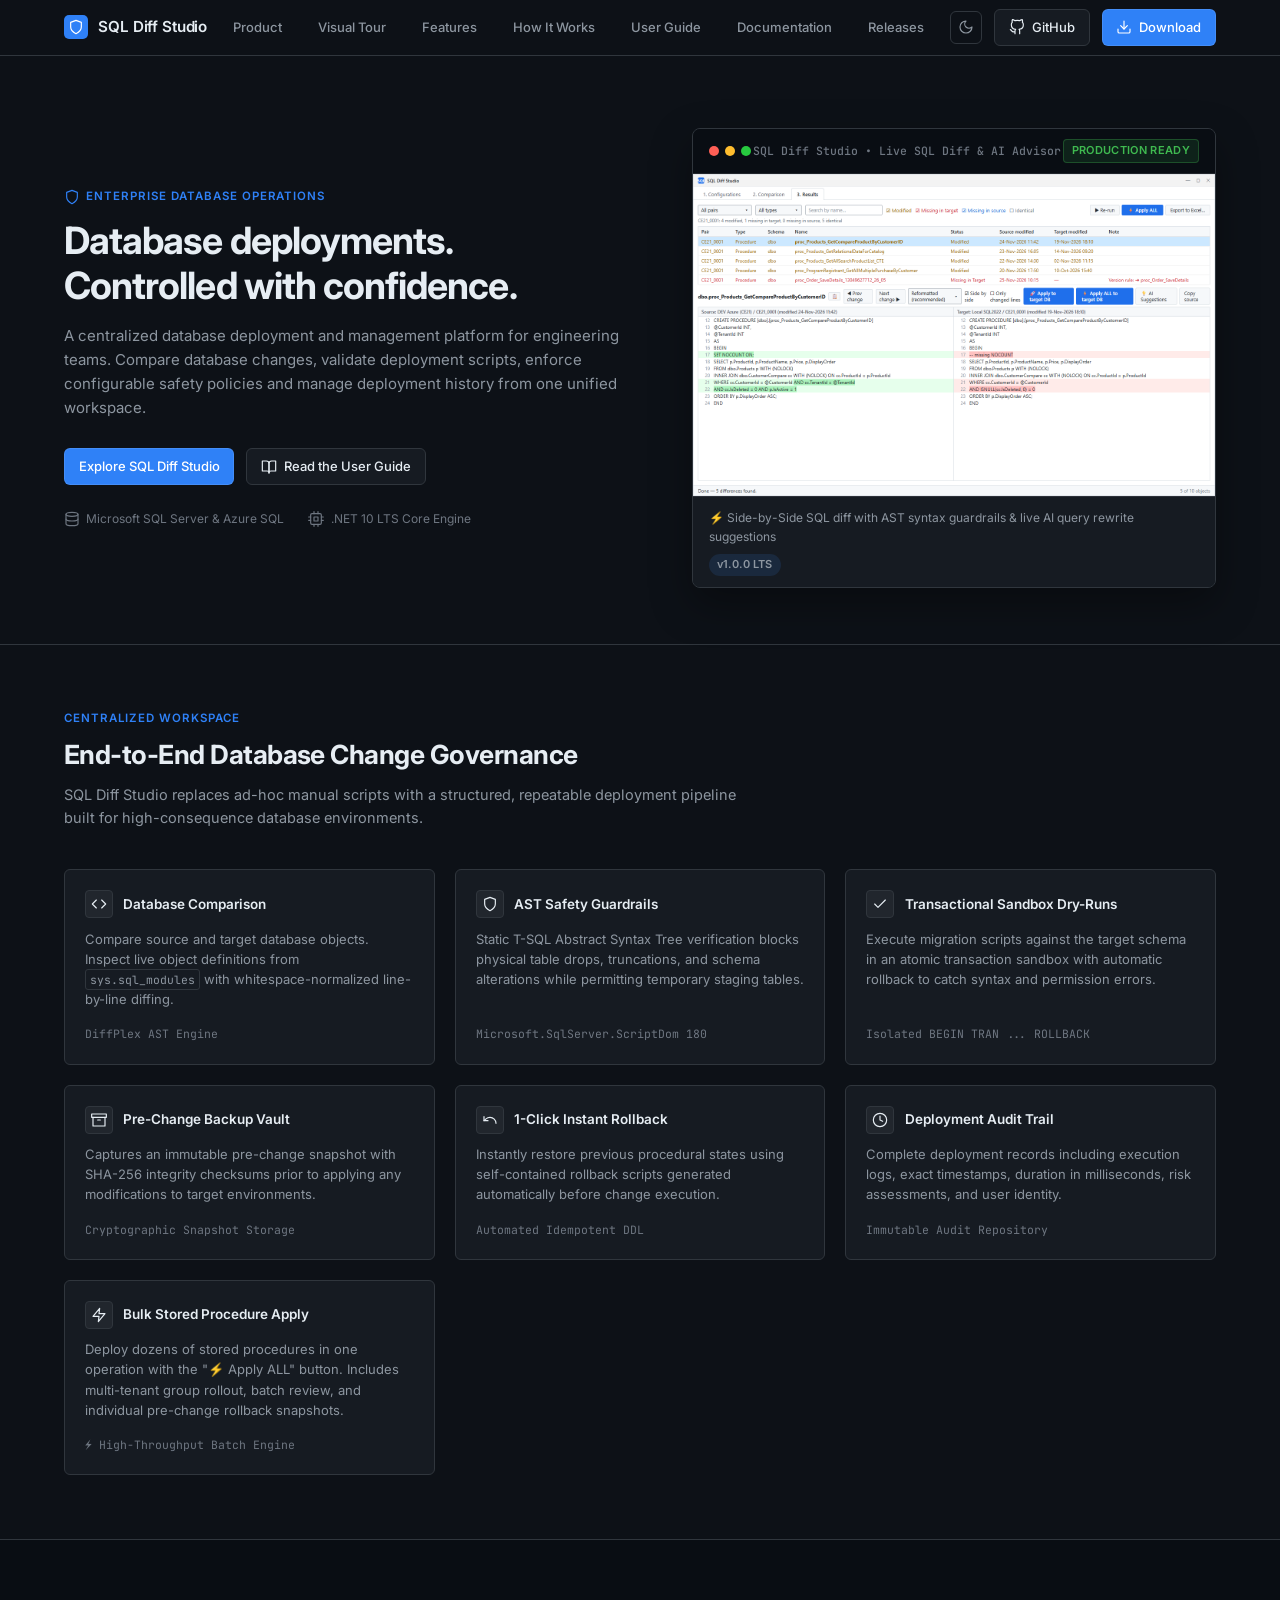
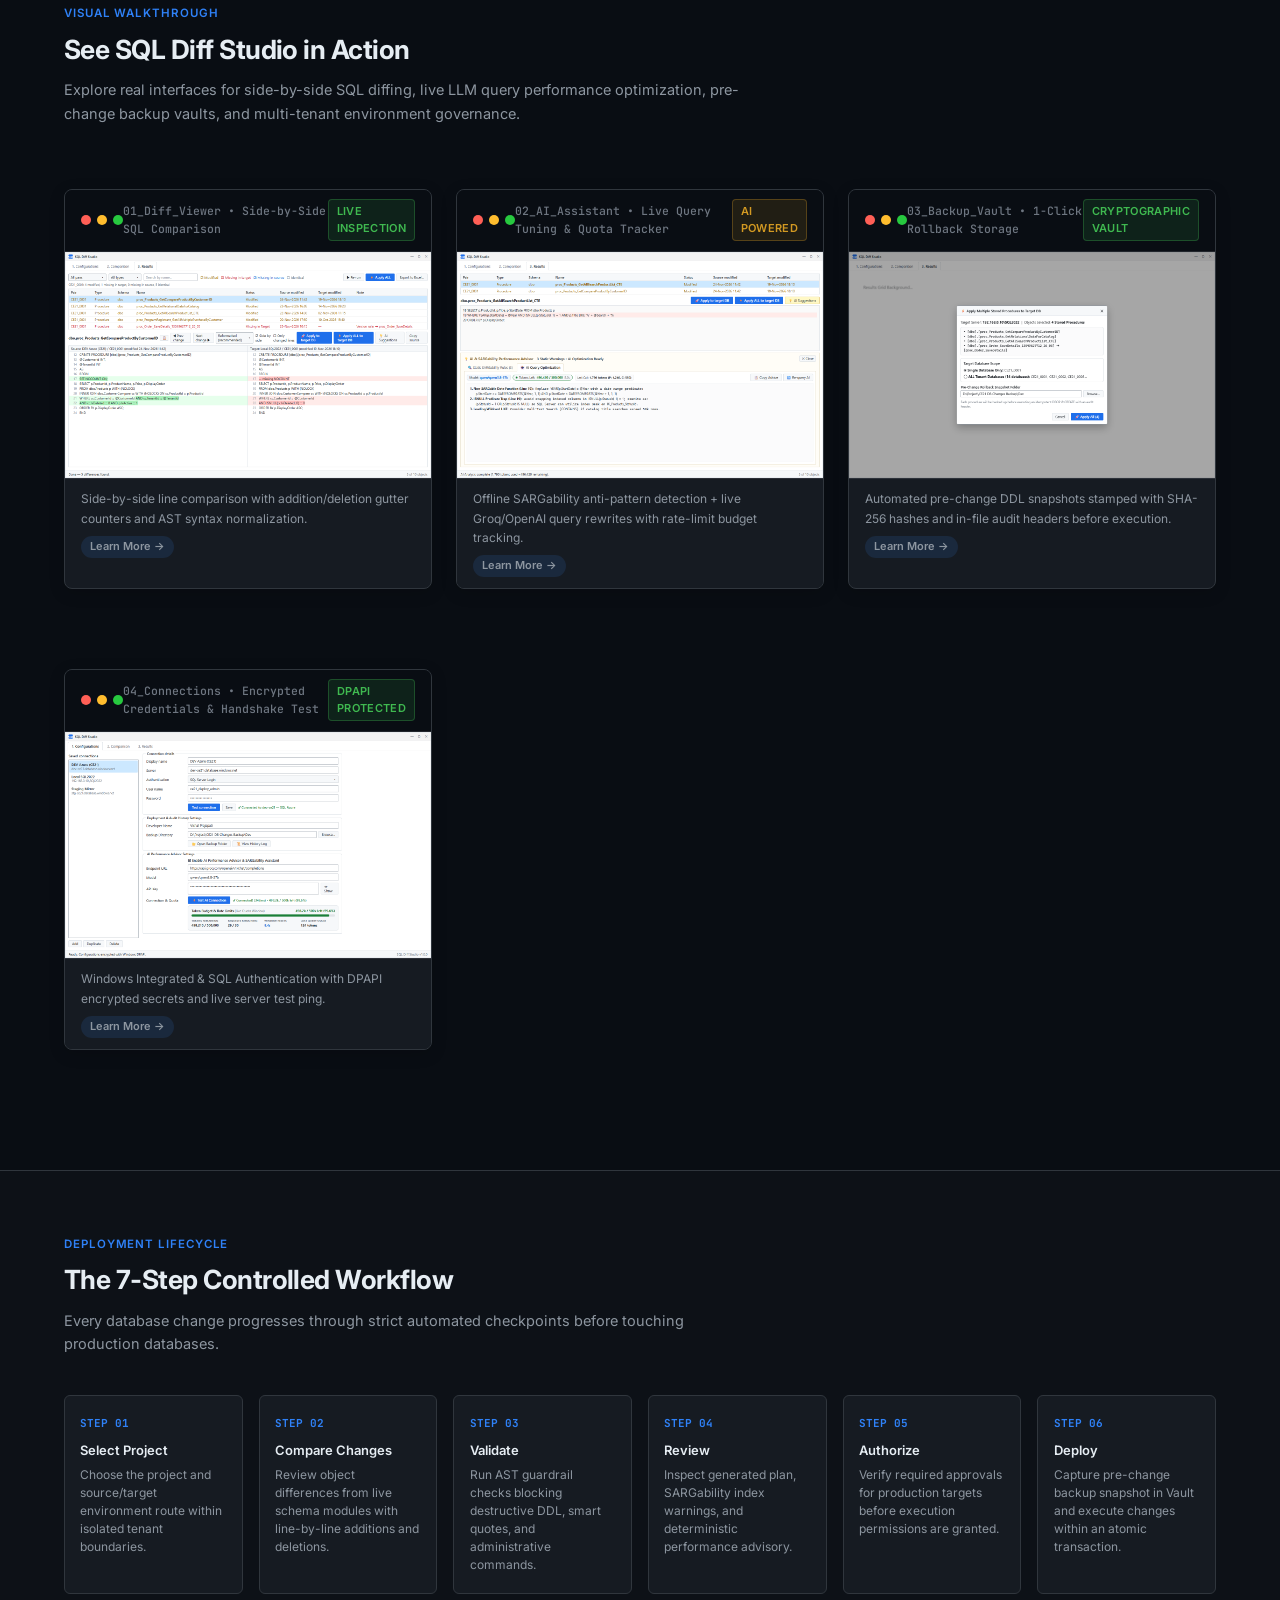
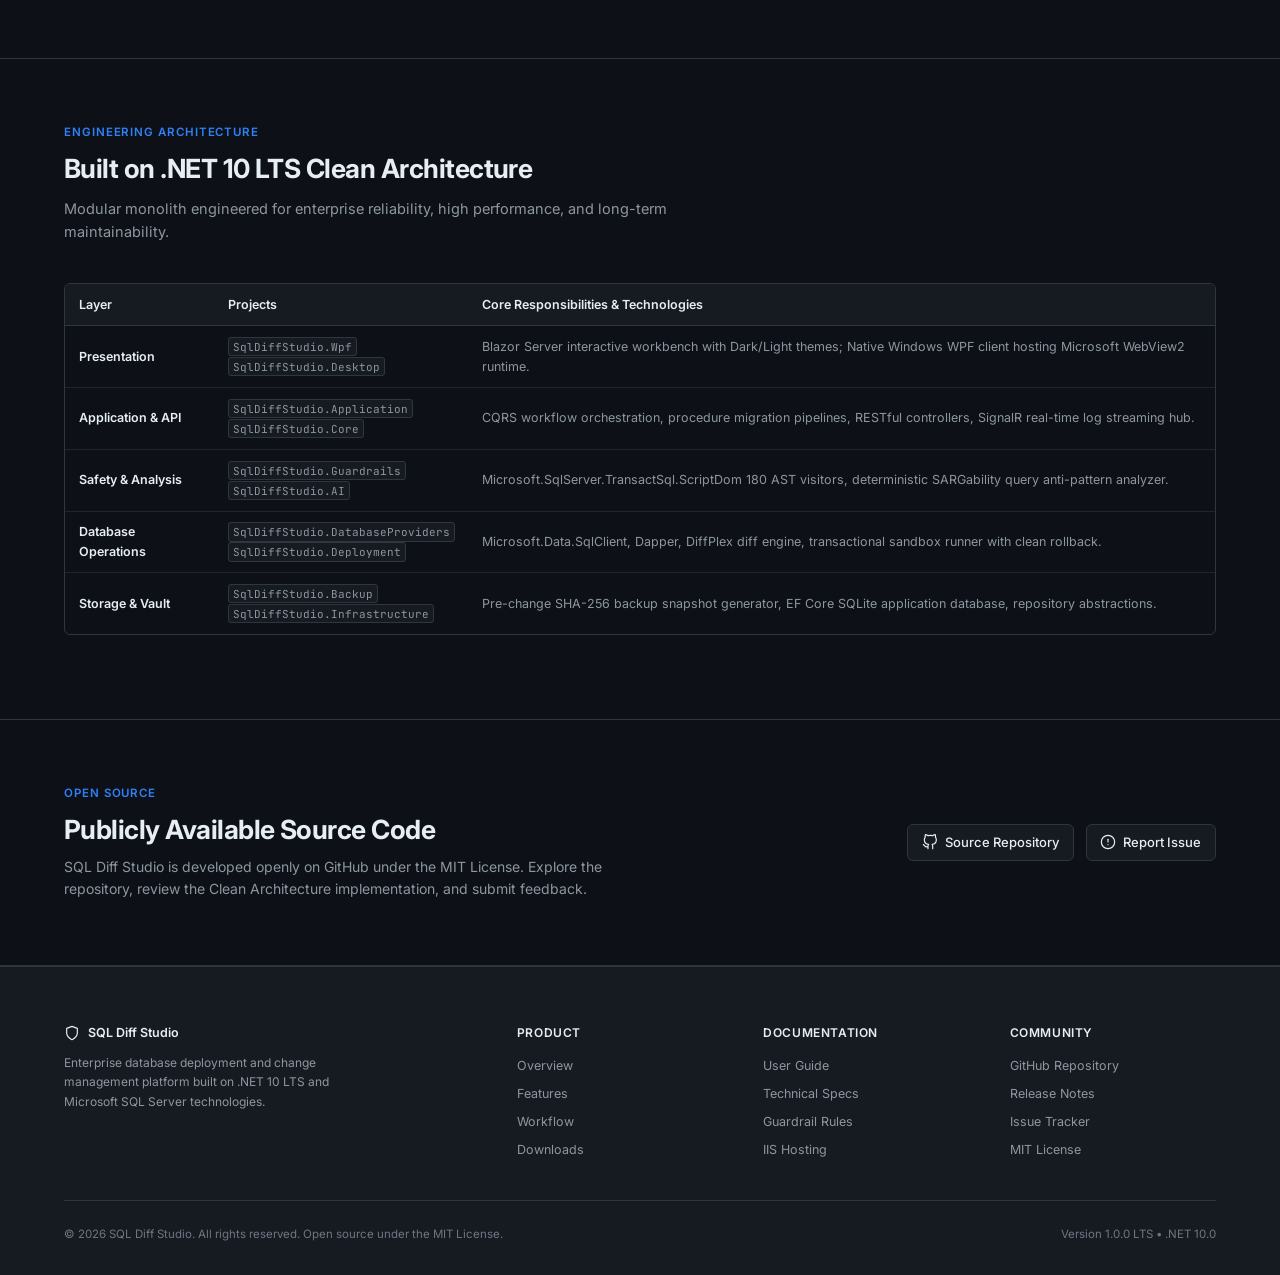
==== commit 81034df8: "docs(screenshots): replace legacy web app screenshots with SQL Diff Studio desktop UI screenshots" ====
--- a/index.html
+++ b/index.html
@@ -1,4 +1,4 @@
-<!DOCTYPE html>
+﻿<!DOCTYPE html>
 <html lang="en" data-theme="dark">
 <head>
     <meta charset="UTF-8">
@@ -95,7 +95,7 @@
                     <span class="screenshot-title">SQL Diff Studio &bull; Live SQL Diff &amp; AI Advisor</span>
                     <span class="badge badge-success">Production Ready</span>
                 </div>
-                <img src="assets/img/slack_05_deploy_studio_route.png" alt="SQL Diff Studio &amp; AI Performance Advisor" class="screenshot-img" />
+                <img src="assets/img/sds_03_results_diff.png" alt="SQL Diff Studio &amp; AI Performance Advisor" class="screenshot-img" />
                 <div class="screenshot-caption">
                     <span>⚡ Side-by-Side SQL diff with AST syntax guardrails &amp; live AI query rewrite suggestions</span>
                     <span class="screenshot-badge">v1.0.0 LTS</span>
@@ -233,7 +233,7 @@
                         <span class="screenshot-title">01_Diff_Viewer &bull; Side-by-Side SQL Comparison</span>
                         <span class="badge badge-success">Live Inspection</span>
                     </div>
-                    <img src="assets/img/slack_05_deploy_studio_route.png" alt="Side-by-side SQL Diff View" class="screenshot-img" />
+                    <img src="assets/img/sds_03_results_diff.png" alt="Side-by-side SQL Diff View" class="screenshot-img" />
                     <div class="screenshot-caption">
                         <span>Side-by-side line comparison with addition/deletion gutter counters and AST syntax normalization.</span>
                         <a href="user-guide.html#reviewing-diff" class="screenshot-badge">Learn More &rarr;</a>
@@ -251,7 +251,7 @@
                         <span class="screenshot-title">02_AI_Assistant &bull; Live Query Tuning &amp; Quota Tracker</span>
                         <span class="badge badge-attention">AI Powered</span>
                     </div>
-                    <img src="assets/img/slack_07_ai_assistant.png" alt="AI Performance Advisor &amp; SARGability Drawer" class="screenshot-img" />
+                    <img src="assets/img/sds_04_ai_drawer.png" alt="AI Performance Advisor &amp; SARGability Drawer" class="screenshot-img" />
                     <div class="screenshot-caption">
                         <span>Offline SARGability anti-pattern detection + live Groq/OpenAI query rewrites with rate-limit budget tracking.</span>
                         <a href="user-guide.html#sargability" class="screenshot-badge">Learn More &rarr;</a>
@@ -269,7 +269,7 @@
                         <span class="screenshot-title">03_Backup_Vault &bull; 1-Click Rollback Storage</span>
                         <span class="badge badge-success">Cryptographic Vault</span>
                     </div>
-                    <img src="assets/img/slack_06_backup_vault.png" alt="Pre-change Backup Vault &amp; Rollback" class="screenshot-img" />
+                    <img src="assets/img/sds_05_bulk_apply.png" alt="Pre-change Backup Vault &amp; Rollback" class="screenshot-img" />
                     <div class="screenshot-caption">
                         <span>Automated pre-change DDL snapshots stamped with SHA-256 hashes and in-file audit headers before execution.</span>
                         <a href="user-guide.html#backup-vault" class="screenshot-badge">Learn More &rarr;</a>
@@ -287,7 +287,7 @@
                         <span class="screenshot-title">04_Connections &bull; Encrypted Credentials &amp; Handshake Test</span>
                         <span class="badge badge-success">DPAPI Protected</span>
                     </div>
-                    <img src="assets/img/slack_03_projects_connections.png" alt="Database Connections Management" class="screenshot-img" />
+                    <img src="assets/img/sds_01_configurations.png" alt="Database Connections Management" class="screenshot-img" />
                     <div class="screenshot-caption">
                         <span>Windows Integrated &amp; SQL Authentication with DPAPI encrypted secrets and live server test ping.</span>
                         <a href="user-guide.html#database-connections" class="screenshot-badge">Learn More &rarr;</a>
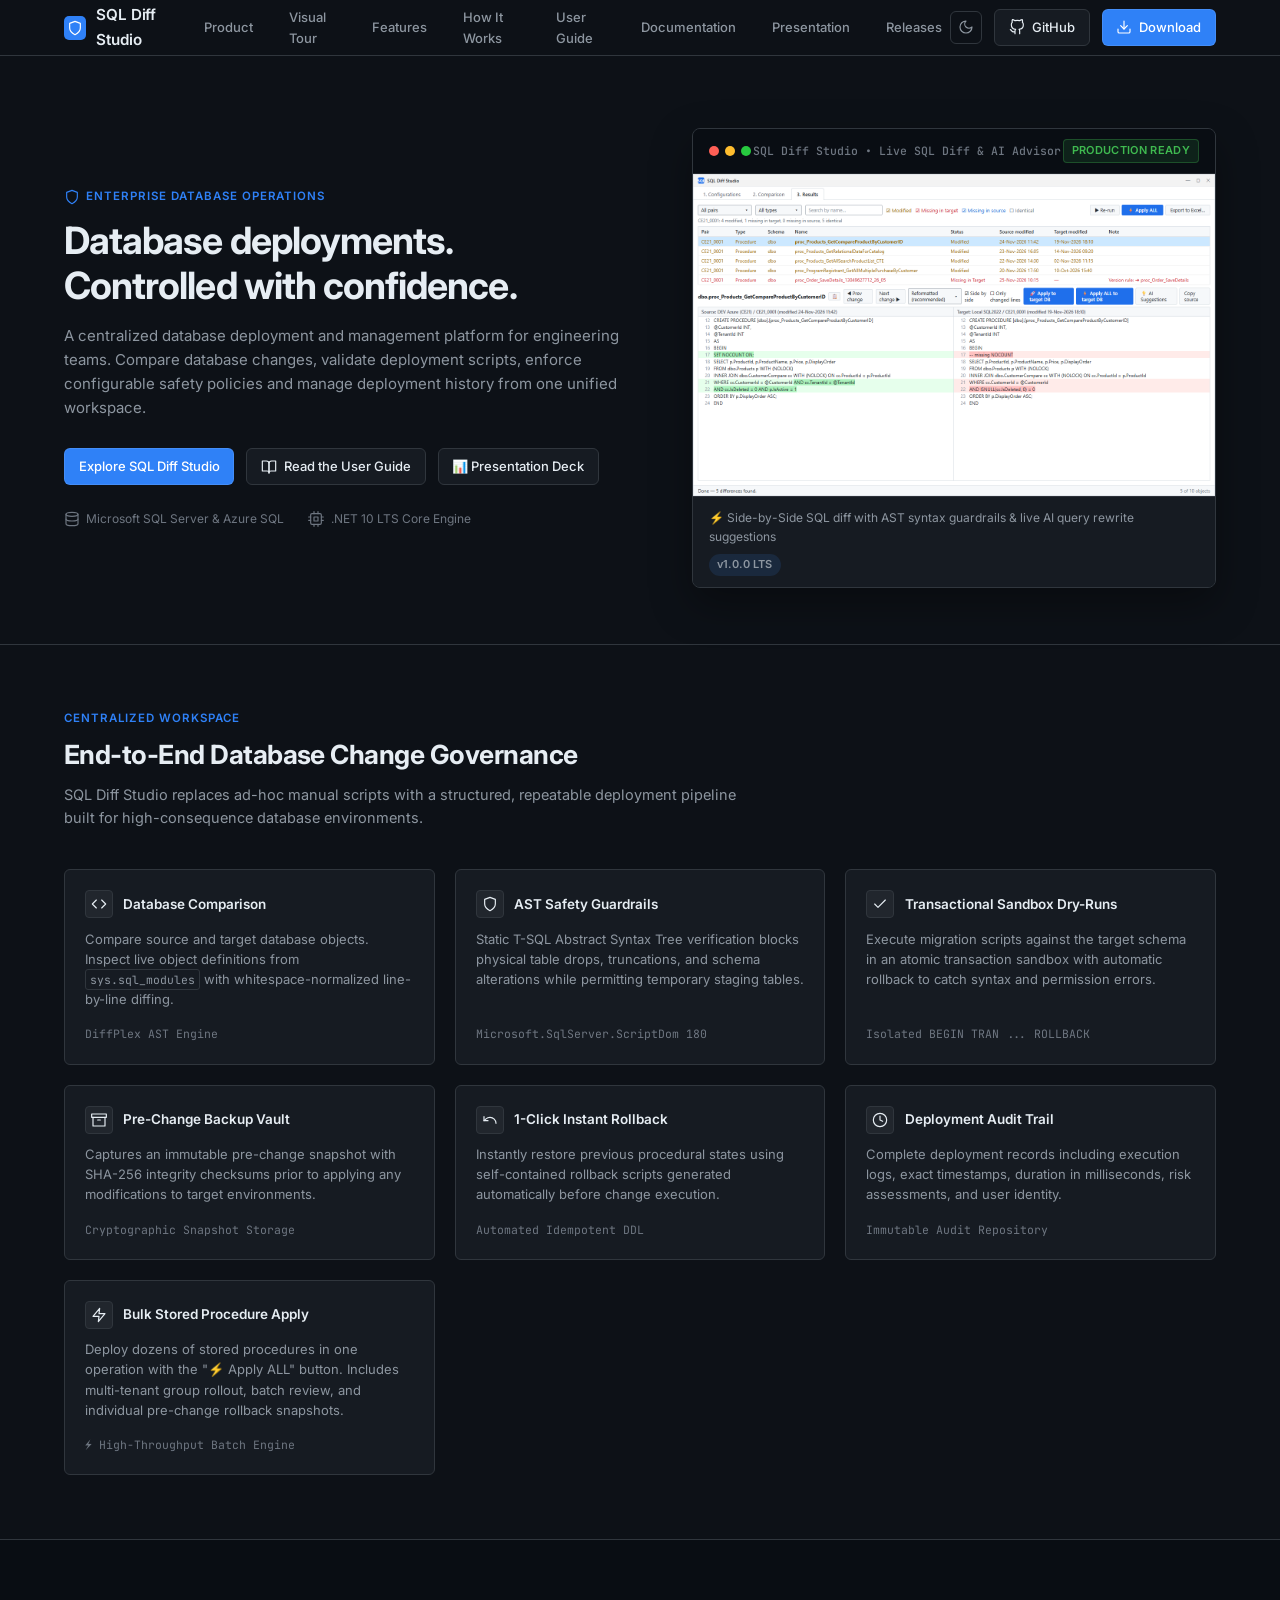
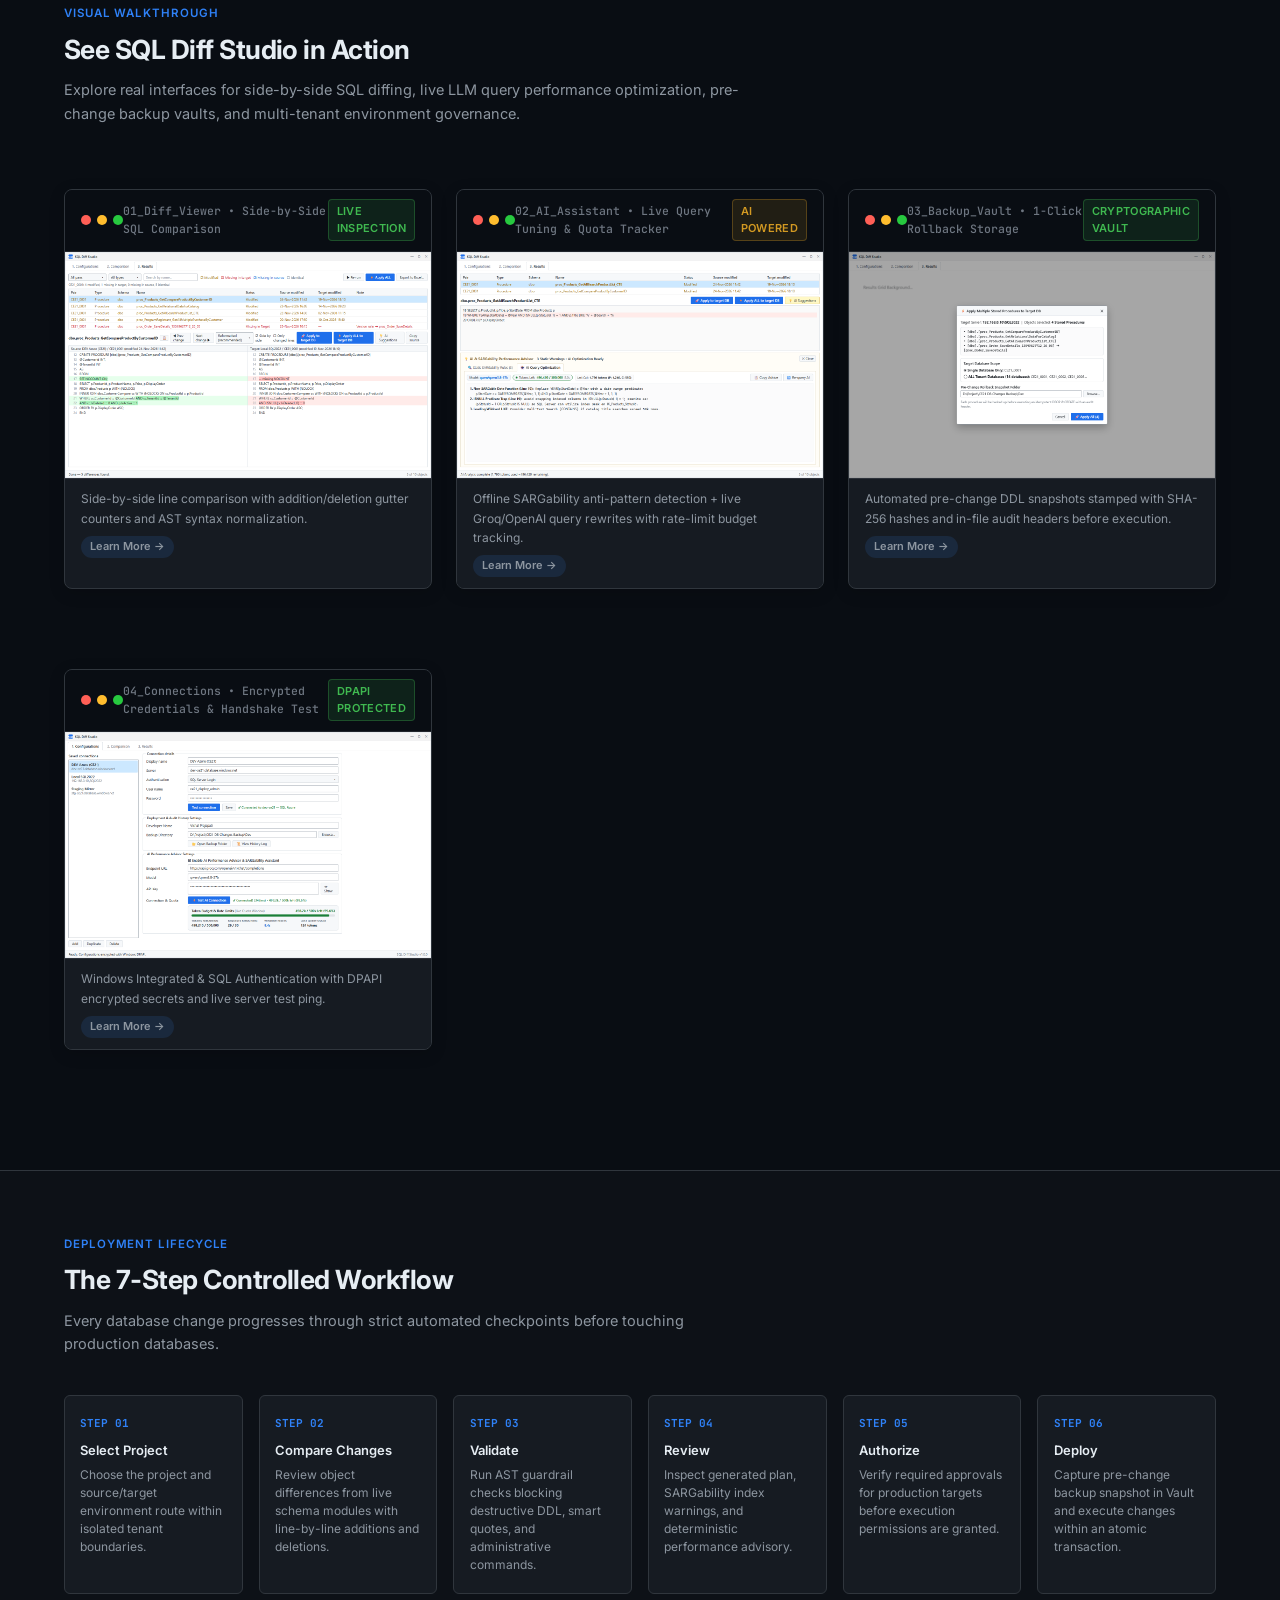
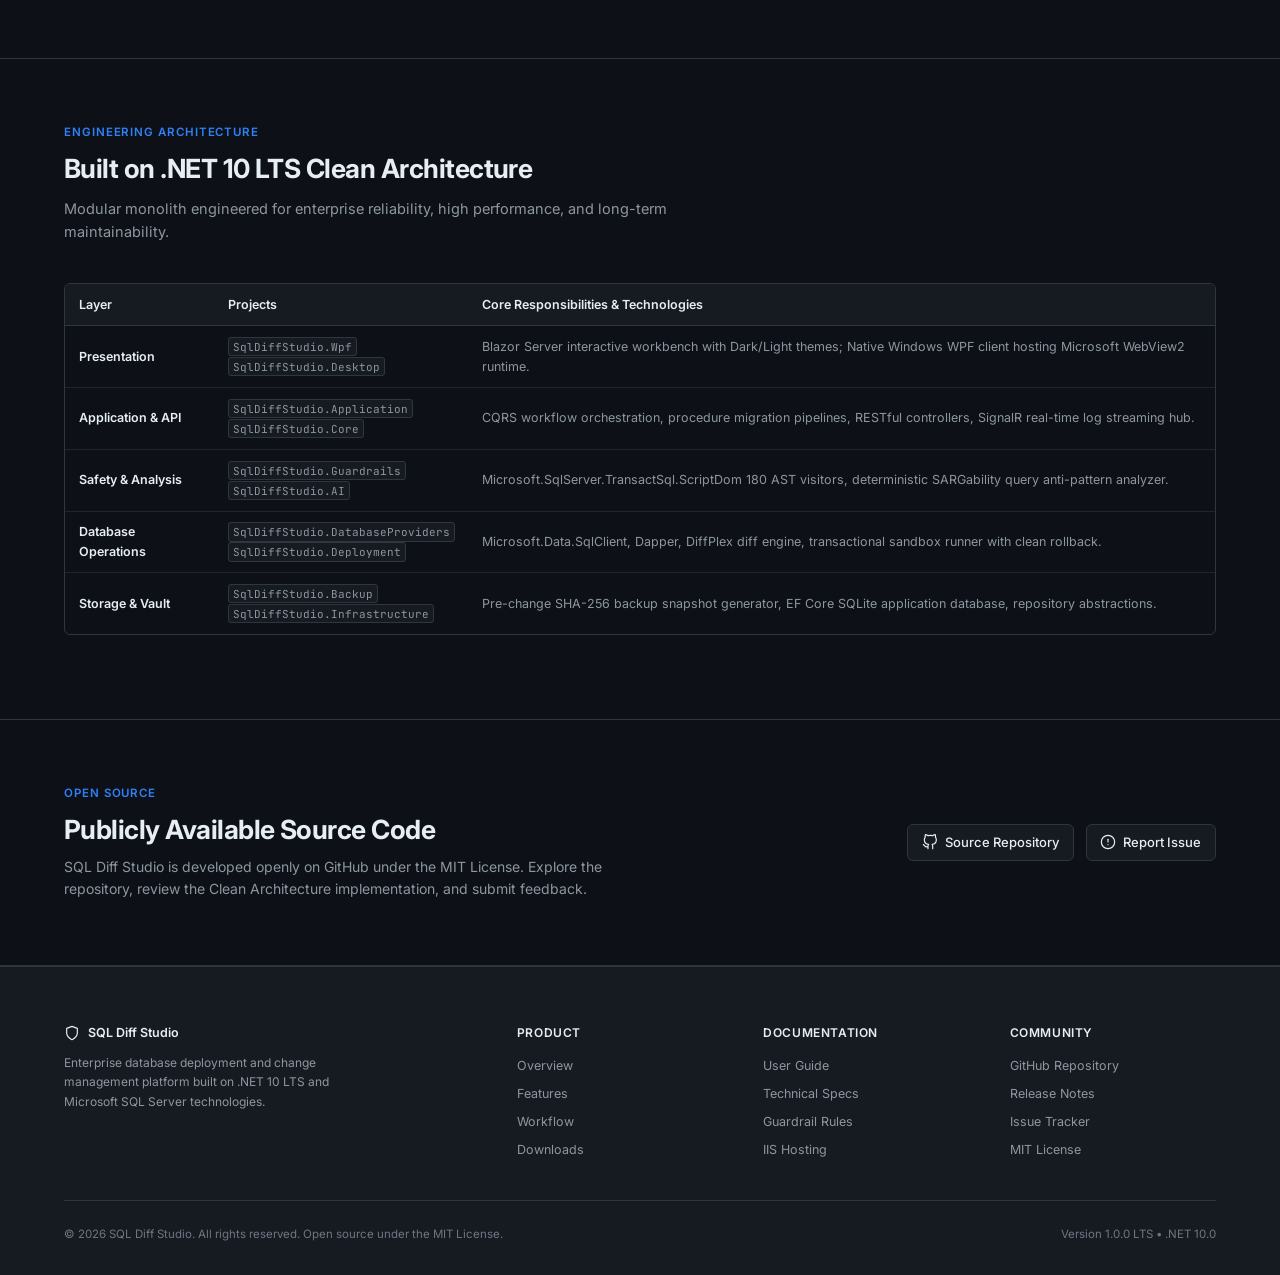
==== commit 30179068: "feat(presentation): add interactive 10-slide presentation deck with screenshots and future roadmap" ====
--- a/index.html
+++ b/index.html
@@ -29,6 +29,7 @@
                 <a href="#workflow" class="nav-link">How It Works</a>
                 <a href="user-guide.html" class="nav-link">User Guide</a>
                 <a href="docs.html" class="nav-link">Documentation</a>
+                <a href="presentation.html" class="nav-link">Presentation</a>
                 <a href="releases.html" class="nav-link">Releases</a>
             </nav>
 
@@ -71,6 +72,9 @@
                         <svg class="icon" viewBox="0 0 24 24"><path d="M2 3h6a4 4 0 0 1 4 4v14a3 3 0 0 0-3-3H2z"/><path d="M22 3h-6a4 4 0 0 0-4 4v14a3 3 0 0 1 3-3h7z"/></svg>
                         <span>Read the User Guide</span>
                     </a>
+                    <a href="presentation.html" class="btn btn-secondary">
+                        <span>📊 Presentation Deck</span>
+                    </a>
                 </div>
                 <div class="hero-meta">
                     <div class="hero-meta-item">
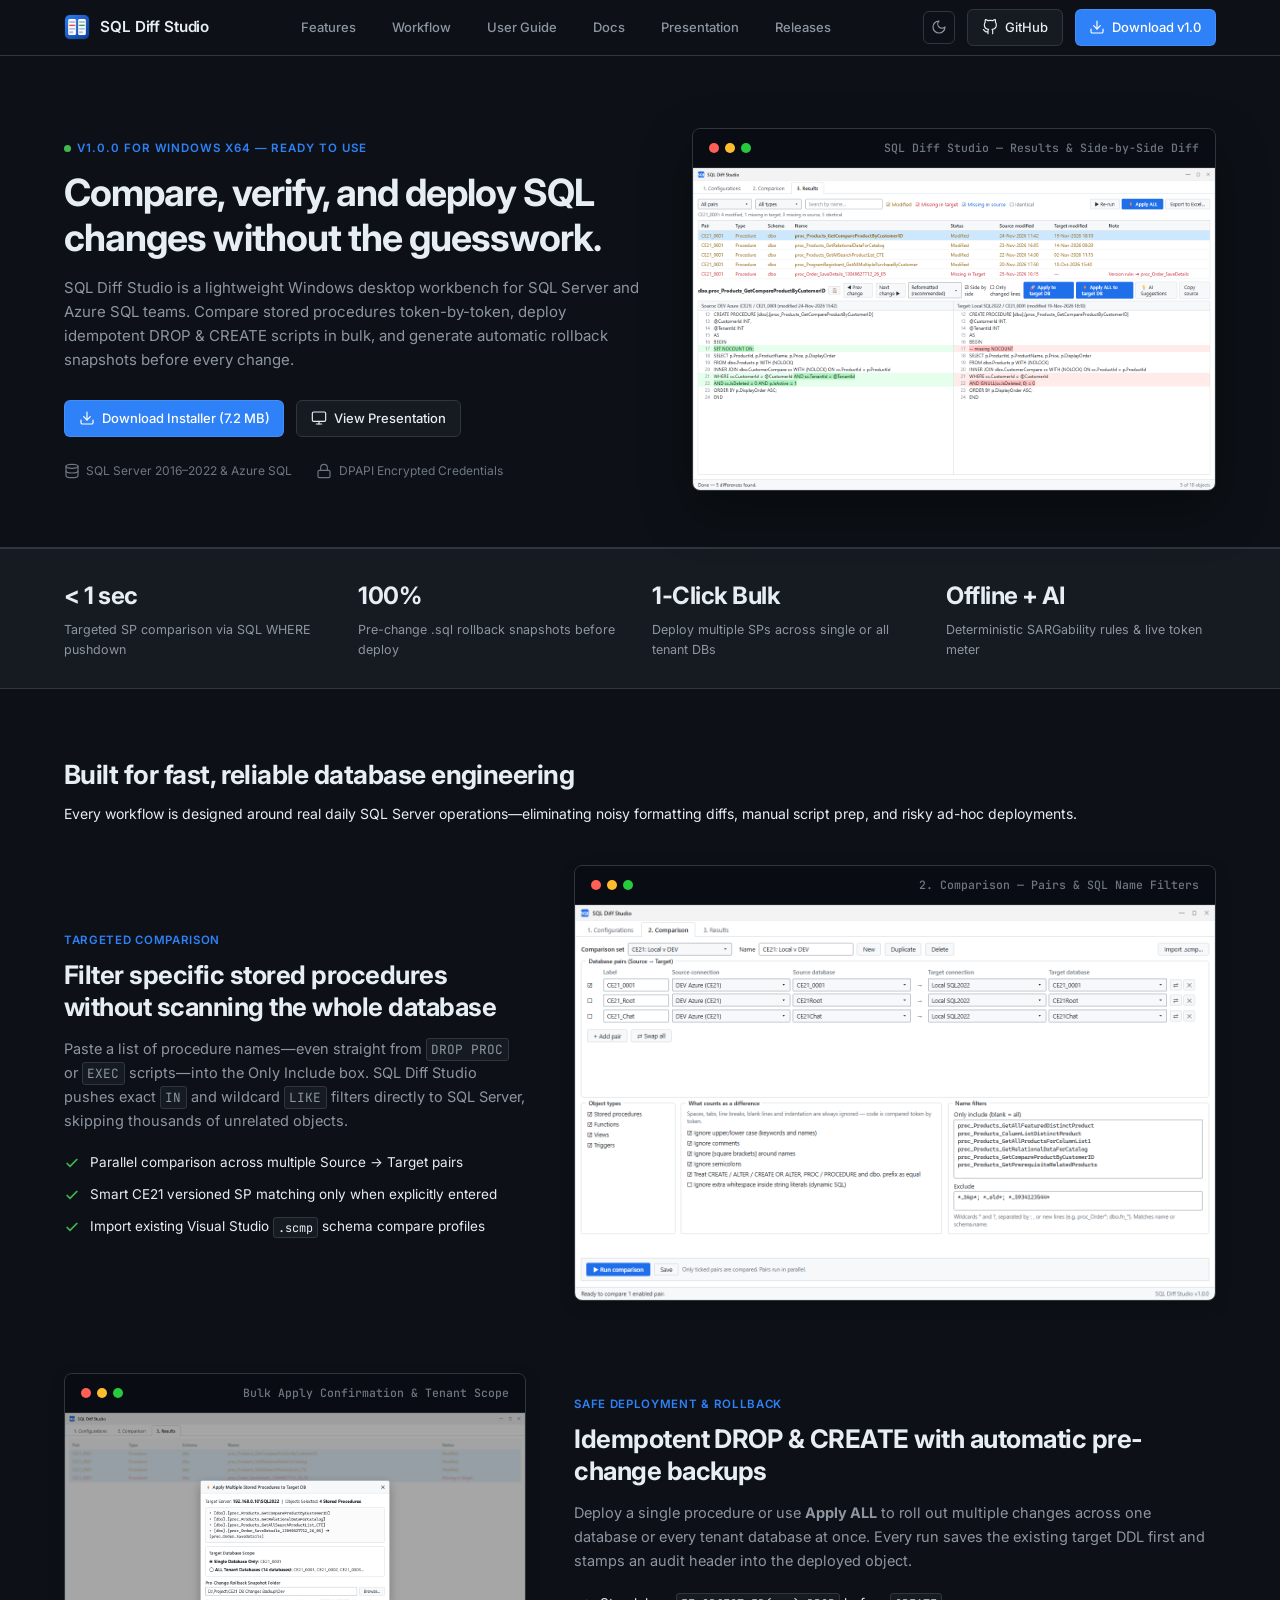
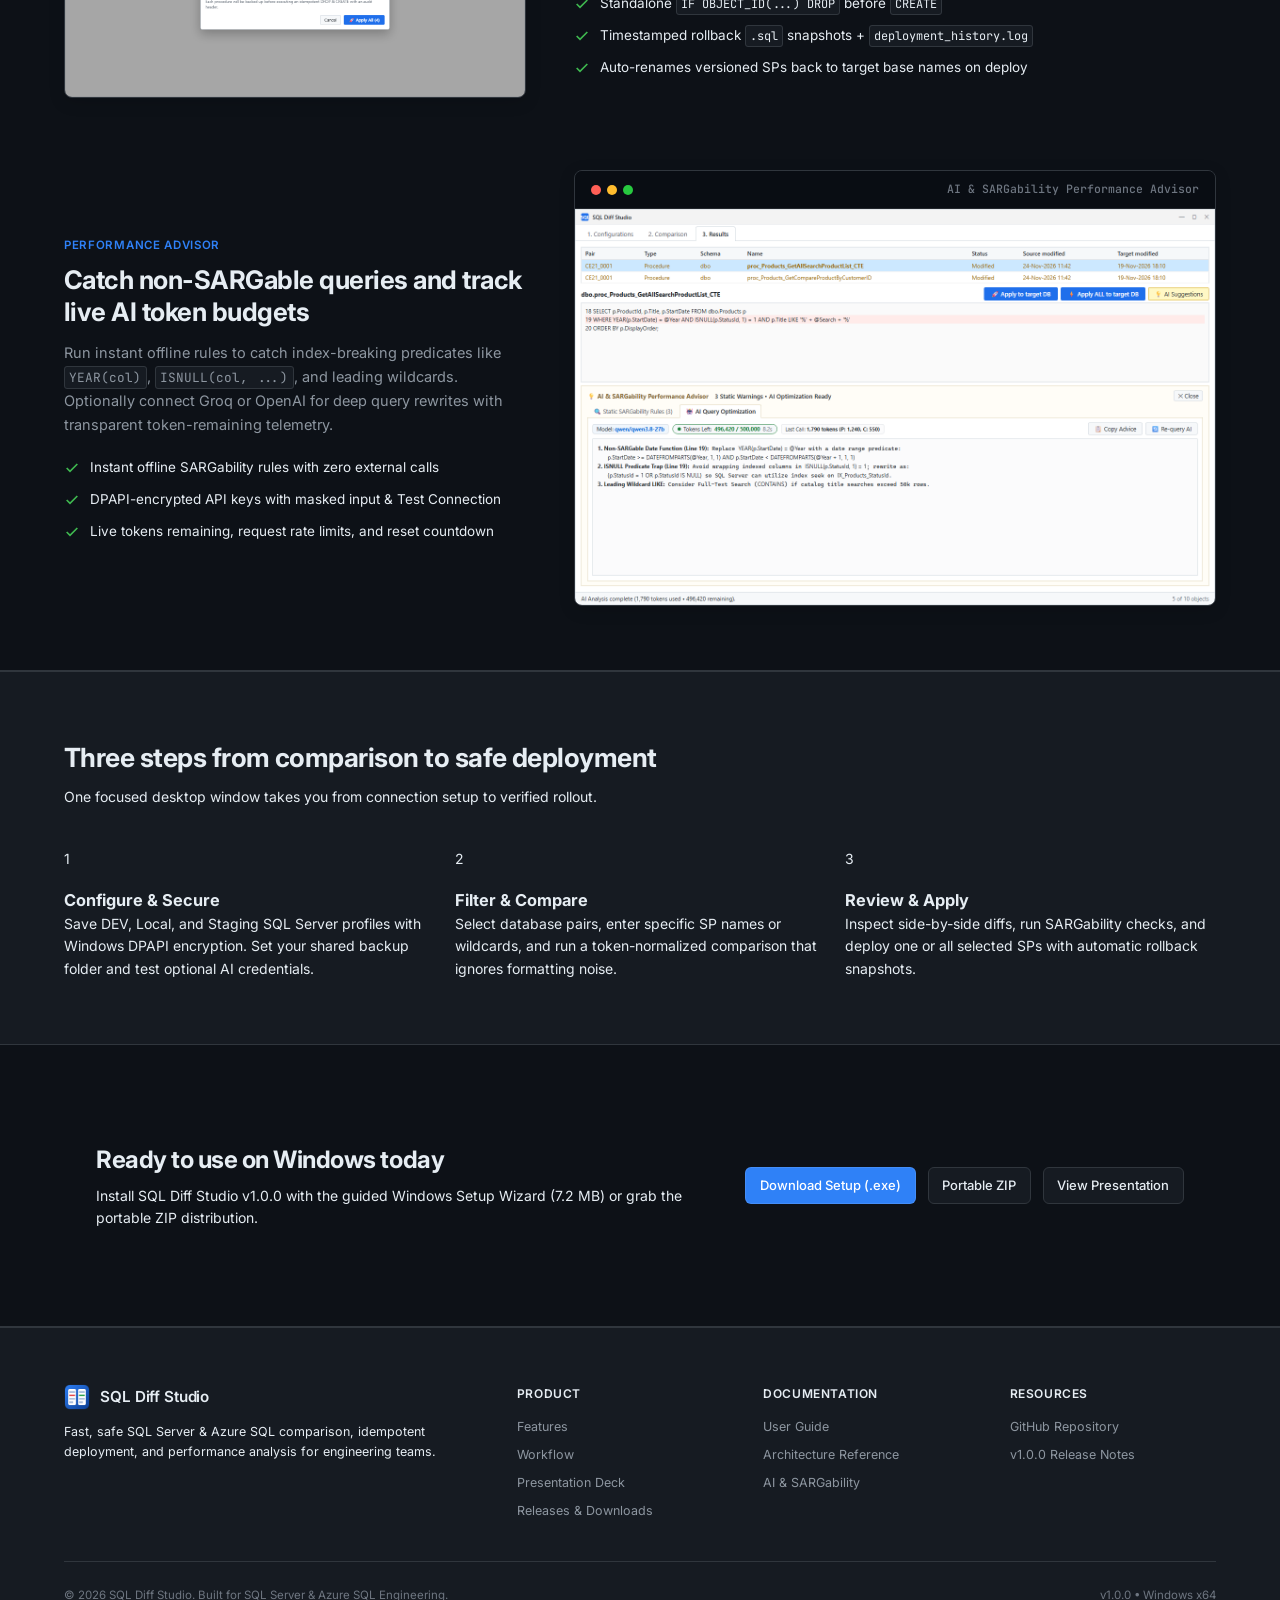
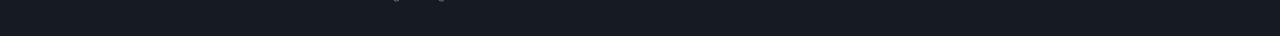
==== commit 4924d339: "design(site): use official app logo, responsive layout with mobile menu, clean B2B product template," ====
--- a/index.html
+++ b/index.html
@@ -3,32 +3,30 @@
 <head>
     <meta charset="UTF-8">
     <meta name="viewport" content="width=device-width, initial-scale=1.0">
-    <title>SQL Diff Studio — Intelligent Database Deployment & Comparison Platform</title>
-    <meta name="description" content="Centralized database deployment and management platform for engineering teams. AST safety guardrails, side-by-side SQL diffs, transactional dry-runs, and 1-click rollback built on .NET 10.">
+    <title>SQL Diff Studio — SQL Server Schema Comparison &amp; Safe Deployment</title>
+    <meta name="description" content="Native Windows desktop tool for SQL Server and Azure SQL stored procedure comparison, idempotent DROP &amp; CREATE deployment, pre-change rollback snapshots, and SARGability optimization.">
+    <link rel="icon" type="image/x-icon" href="favicon.ico">
+    <link rel="icon" type="image/png" href="assets/img/app-logo.png">
     <link rel="stylesheet" href="styles.css">
     <link rel="preconnect" href="https://fonts.googleapis.com">
     <link rel="preconnect" href="https://fonts.gstatic.com" crossorigin>
-    <link href="https://fonts.googleapis.com/css2?family=Inter:wght@400;500;600;700&family=JetBrains+Mono:wght@400;500;600&display=swap" rel="stylesheet">
+    <link href="https://fonts.googleapis.com/css2?family=Inter:wght@400;500;600;700;800&family=JetBrains+Mono:wght@400;500;600&display=swap" rel="stylesheet">
 </head>
 <body>
 
-    <!-- Header Navigation -->
+    <!-- Sticky Header Navigation -->
     <header class="navbar">
         <div class="container nav-container">
             <a href="index.html" class="nav-brand">
-                <div class="nav-brand-icon">
-                    <svg class="icon" viewBox="0 0 24 24"><path d="M12 22s8-4 8-10V5l-8-3-8 3v7c0 6 8 10 8 10z"/></svg>
-                </div>
+                <img src="assets/img/app-logo.png" alt="SQL Diff Studio Logo" class="nav-brand-logo">
                 <span>SQL Diff Studio</span>
             </a>
 
-            <nav class="nav-links">
-                <a href="#overview" class="nav-link">Product</a>
-                <a href="#screenshots" class="nav-link">Visual Tour</a>
+            <nav class="nav-links" aria-label="Main navigation">
                 <a href="#features" class="nav-link">Features</a>
-                <a href="#workflow" class="nav-link">How It Works</a>
+                <a href="#workflow" class="nav-link">Workflow</a>
                 <a href="user-guide.html" class="nav-link">User Guide</a>
-                <a href="docs.html" class="nav-link">Documentation</a>
+                <a href="docs.html" class="nav-link">Docs</a>
                 <a href="presentation.html" class="nav-link">Presentation</a>
                 <a href="releases.html" class="nav-link">Releases</a>
             </nav>
@@ -42,382 +40,272 @@
                     <svg class="icon" viewBox="0 0 24 24"><path d="M9 19c-5 1.5-5-2.5-7-3m14 6v-3.87a3.37 3.37 0 0 0-.94-2.61c3.14-.35 6.44-1.54 6.44-7A5.44 5.44 0 0 0 20 4.77 5.07 5.07 0 0 0 19.91 1S18.73.65 16 2.48a13.38 13.38 0 0 0-7 0C6.27.65 5.09 1 5.09 1A5.07 5.07 0 0 0 5 4.77a5.44 5.44 0 0 0-1.5 3.78c0 5.42 3.3 6.61 6.44 7A3.37 3.37 0 0 0 9 18.13V22"/></svg>
                     <span>GitHub</span>
                 </a>
-                <a href="releases.html" class="btn btn-primary">
+                <a href="downloads/SqlDiffStudio-Setup.exe" class="btn btn-primary">
                     <svg class="icon" viewBox="0 0 24 24"><path d="M21 15v4a2 2 0 0 1-2 2H5a2 2 0 0 1-2-2v-4"/><polyline points="7 10 12 15 17 10"/><line x1="12" y1="15" x2="12" y2="3"/></svg>
-                    <span>Download</span>
+                    <span>Download v1.0</span>
                 </a>
+                <button id="navToggle" class="nav-toggle" aria-label="Open menu">
+                    <svg class="icon" viewBox="0 0 24 24"><line x1="3" y1="6" x2="21" y2="6"/><line x1="3" y1="12" x2="21" y2="12"/><line x1="3" y1="18" x2="21" y2="18"/></svg>
+                </button>
             </div>
         </div>
     </header>
+
+    <!-- Mobile Navigation Drawer -->
+    <div id="mobileNav" class="mobile-nav">
+        <a href="#features" class="nav-link">Features</a>
+        <a href="#workflow" class="nav-link">Workflow</a>
+        <a href="user-guide.html" class="nav-link">User Guide</a>
+        <a href="docs.html" class="nav-link">Documentation</a>
+        <a href="presentation.html" class="nav-link">Presentation</a>
+        <a href="releases.html" class="nav-link">Releases</a>
+        <div class="mobile-nav-actions">
+            <a href="downloads/SqlDiffStudio-Setup.exe" class="btn btn-primary" style="flex:1;justify-content:center;">Download Installer</a>
+            <a href="https://github.com/vishal-07-prajapati/safedeploy-studio" target="_blank" rel="noopener noreferrer" class="btn btn-secondary">GitHub</a>
+        </div>
+    </div>
 
     <!-- Hero Section -->
     <section class="hero-section">
         <div class="container hero-grid">
             <div>
                 <div class="hero-tagline">
-                    <svg class="icon" viewBox="0 0 24 24"><path d="M12 22s8-4 8-10V5l-8-3-8 3v7c0 6 8 10 8 10z"/></svg>
-                    <span>Enterprise Database Operations</span>
+                    <span style="width:7px;height:7px;border-radius:50%;background:var(--color-success-fg);display:inline-block;"></span>
+                    <span>v1.0.0 for Windows x64 — Ready to Use</span>
                 </div>
                 <h1 class="hero-heading">
-                    Database deployments.<br>Controlled with confidence.
+                    Compare, verify, and deploy SQL changes without the guesswork.
                 </h1>
                 <p class="hero-description">
-                    A centralized database deployment and management platform for engineering teams. Compare database changes, validate deployment scripts, enforce configurable safety policies and manage deployment history from one unified workspace.
+                    SQL Diff Studio is a lightweight Windows desktop workbench for SQL Server and Azure SQL teams. Compare stored procedures token-by-token, deploy idempotent DROP &amp; CREATE scripts in bulk, and generate automatic rollback snapshots before every change.
                 </p>
                 <div class="hero-buttons">
-                    <a href="#overview" class="btn btn-primary">
-                        <span>Explore SQL Diff Studio</span>
-                    </a>
-                    <a href="user-guide.html" class="btn btn-secondary">
-                        <svg class="icon" viewBox="0 0 24 24"><path d="M2 3h6a4 4 0 0 1 4 4v14a3 3 0 0 0-3-3H2z"/><path d="M22 3h-6a4 4 0 0 0-4 4v14a3 3 0 0 1 3-3h7z"/></svg>
-                        <span>Read the User Guide</span>
+                    <a href="downloads/SqlDiffStudio-Setup.exe" class="btn btn-primary">
+                        <svg class="icon" viewBox="0 0 24 24"><path d="M21 15v4a2 2 0 0 1-2 2H5a2 2 0 0 1-2-2v-4"/><polyline points="7 10 12 15 17 10"/><line x1="12" y1="15" x2="12" y2="3"/></svg>
+                        <span>Download Installer (7.2 MB)</span>
                     </a>
                     <a href="presentation.html" class="btn btn-secondary">
-                        <span>📊 Presentation Deck</span>
+                        <svg class="icon" viewBox="0 0 24 24"><rect x="2" y="3" width="20" height="14" rx="2"/><line x1="8" y1="21" x2="16" y2="21"/><line x1="12" y1="17" x2="12" y2="21"/></svg>
+                        <span>View Presentation</span>
                     </a>
                 </div>
                 <div class="hero-meta">
                     <div class="hero-meta-item">
                         <svg class="icon" viewBox="0 0 24 24"><ellipse cx="12" cy="5" rx="9" ry="3"/><path d="M21 12c0 1.66-4 3-9 3s-9-1.34-9-3"/><path d="M3 5v14c0 1.66 4 3 9 3s9-1.34 9-3V5"/></svg>
-                        <span>Microsoft SQL Server & Azure SQL</span>
+                        <span>SQL Server 2016–2022 &amp; Azure SQL</span>
                     </div>
                     <div class="hero-meta-item">
-                        <svg class="icon" viewBox="0 0 24 24"><rect x="4" y="4" width="16" height="16" rx="2"/><rect x="9" y="9" width="6" height="6"/><line x1="9" y1="1" x2="9" y2="4"/><line x1="15" y1="1" x2="15" y2="4"/><line x1="9" y1="20" x2="9" y2="23"/><line x1="15" y1="20" x2="15" y2="23"/><line x1="20" y1="9" x2="23" y2="9"/><line x1="20" y1="14" x2="23" y2="14"/><line x1="1" y1="9" x2="4" y2="9"/><line x1="1" y1="14" x2="4" y2="14"/></svg>
-                        <span>.NET 10 LTS Core Engine</span>
-                    </div>
-                </div>
-            </div>
-
-            <!-- Realistic Product Preview Frame -->
-            <div class="screenshot-container" style="margin: 0; box-shadow: 0 16px 40px rgba(0,0,0,0.35);">
+                        <svg class="icon" viewBox="0 0 24 24"><rect x="3" y="11" width="18" height="11" rx="2"/><path d="M7 11V7a5 5 0 0 1 10 0v4"/></svg>
+                        <span>DPAPI Encrypted Credentials</span>
+                    </div>
+                </div>
+            </div>
+
+            <div class="screenshot-container" style="margin: 0; box-shadow: 0 20px 50px rgba(0,0,0,0.4);">
                 <div class="screenshot-header">
                     <div class="screenshot-dots">
                         <div class="screenshot-dot dot-red"></div>
                         <div class="screenshot-dot dot-yellow"></div>
                         <div class="screenshot-dot dot-green"></div>
                     </div>
-                    <span class="screenshot-title">SQL Diff Studio &bull; Live SQL Diff &amp; AI Advisor</span>
-                    <span class="badge badge-success">Production Ready</span>
-                </div>
-                <img src="assets/img/sds_03_results_diff.png" alt="SQL Diff Studio &amp; AI Performance Advisor" class="screenshot-img" />
-                <div class="screenshot-caption">
-                    <span>⚡ Side-by-Side SQL diff with AST syntax guardrails &amp; live AI query rewrite suggestions</span>
-                    <span class="screenshot-badge">v1.0.0 LTS</span>
-                </div>
-            </div>
-        </div>
-    </section>
-
-    <!-- Product Overview Section -->
-    <section id="overview" class="section">
+                    <span class="screenshot-title">SQL Diff Studio — Results &amp; Side-by-Side Diff</span>
+                </div>
+                <img src="assets/img/sds_03_results_diff.png" alt="SQL Diff Studio Side-by-Side Diff Workspace" class="screenshot-img" />
+            </div>
+        </div>
+    </section>
+
+    <!-- Key Metrics Strip -->
+    <section class="metrics-strip">
+        <div class="container">
+            <div class="metrics-grid">
+                <div class="metric-item">
+                    <div class="metric-val">&lt; 1 sec</div>
+                    <div class="metric-label">Targeted SP comparison via SQL WHERE pushdown</div>
+                </div>
+                <div class="metric-item">
+                    <div class="metric-val">100%</div>
+                    <div class="metric-label">Pre-change .sql rollback snapshots before deploy</div>
+                </div>
+                <div class="metric-item">
+                    <div class="metric-val">1-Click Bulk</div>
+                    <div class="metric-label">Deploy multiple SPs across single or all tenant DBs</div>
+                </div>
+                <div class="metric-item">
+                    <div class="metric-val">Offline + AI</div>
+                    <div class="metric-label">Deterministic SARGability rules &amp; live token meter</div>
+                </div>
+            </div>
+        </div>
+    </section>
+
+    <!-- Alternating Feature Spotlights -->
+    <section id="features" class="section">
         <div class="container">
             <div class="section-header">
-                <div class="section-label">Centralized Workspace</div>
-                <h2 class="section-title">End-to-End Database Change Governance</h2>
-                <p class="section-lead">
-                    SQL Diff Studio replaces ad-hoc manual scripts with a structured, repeatable deployment pipeline built for high-consequence database environments.
+                <h2 class="section-title">Built for fast, reliable database engineering</h2>
+                <p class="section-subtitle">
+                    Every workflow is designed around real daily SQL Server operations—eliminating noisy formatting diffs, manual script prep, and risky ad-hoc deployments.
                 </p>
             </div>
 
+            <div class="spotlight-stack">
+                <!-- Feature 1 -->
+                <div class="spotlight-row">
+                    <div>
+                        <span class="spotlight-eyebrow">Targeted Comparison</span>
+                        <h3 class="spotlight-title">Filter specific stored procedures without scanning the whole database</h3>
+                        <p class="spotlight-desc">
+                            Paste a list of procedure names—even straight from <code>DROP PROC</code> or <code>EXEC</code> scripts—into the Only Include box. SQL Diff Studio pushes exact <code>IN</code> and wildcard <code>LIKE</code> filters directly to SQL Server, skipping thousands of unrelated objects.
+                        </p>
+                        <ul class="check-list">
+                            <li>
+                                <svg viewBox="0 0 24 24" fill="none" stroke="currentColor" stroke-width="2.5"><polyline points="20 6 9 17 4 12"/></svg>
+                                <span>Parallel comparison across multiple Source → Target pairs</span>
+                            </li>
+                            <li>
+                                <svg viewBox="0 0 24 24" fill="none" stroke="currentColor" stroke-width="2.5"><polyline points="20 6 9 17 4 12"/></svg>
+                                <span>Smart CE21 versioned SP matching only when explicitly entered</span>
+                            </li>
+                            <li>
+                                <svg viewBox="0 0 24 24" fill="none" stroke="currentColor" stroke-width="2.5"><polyline points="20 6 9 17 4 12"/></svg>
+                                <span>Import existing Visual Studio <code>.scmp</code> schema compare profiles</span>
+                            </li>
+                        </ul>
+                    </div>
+                    <div class="spotlight-media">
+                        <div class="screenshot-container" style="margin:0;">
+                            <div class="screenshot-header">
+                                <div class="screenshot-dots"><div class="screenshot-dot dot-red"></div><div class="screenshot-dot dot-yellow"></div><div class="screenshot-dot dot-green"></div></div>
+                                <span class="screenshot-title">2. Comparison — Pairs &amp; SQL Name Filters</span>
+                            </div>
+                            <img src="assets/img/sds_02_comparison.png" alt="Comparison Setup and Name Filters" class="screenshot-img" />
+                        </div>
+                    </div>
+                </div>
+
+                <!-- Feature 2 -->
+                <div class="spotlight-row reverse">
+                    <div>
+                        <span class="spotlight-eyebrow">Safe Deployment &amp; Rollback</span>
+                        <h3 class="spotlight-title">Idempotent DROP &amp; CREATE with automatic pre-change backups</h3>
+                        <p class="spotlight-desc">
+                            Deploy a single procedure or use <strong>Apply ALL</strong> to roll out multiple changes across one database or every tenant database at once. Every run saves the existing target DDL first and stamps an audit header into the deployed object.
+                        </p>
+                        <ul class="check-list">
+                            <li>
+                                <svg viewBox="0 0 24 24" fill="none" stroke="currentColor" stroke-width="2.5"><polyline points="20 6 9 17 4 12"/></svg>
+                                <span>Standalone <code>IF OBJECT_ID(...) DROP</code> before <code>CREATE</code></span>
+                            </li>
+                            <li>
+                                <svg viewBox="0 0 24 24" fill="none" stroke="currentColor" stroke-width="2.5"><polyline points="20 6 9 17 4 12"/></svg>
+                                <span>Timestamped rollback <code>.sql</code> snapshots + <code>deployment_history.log</code></span>
+                            </li>
+                            <li>
+                                <svg viewBox="0 0 24 24" fill="none" stroke="currentColor" stroke-width="2.5"><polyline points="20 6 9 17 4 12"/></svg>
+                                <span>Auto-renames versioned SPs back to target base names on deploy</span>
+                            </li>
+                        </ul>
+                    </div>
+                    <div class="spotlight-media">
+                        <div class="screenshot-container" style="margin:0;">
+                            <div class="screenshot-header">
+                                <div class="screenshot-dots"><div class="screenshot-dot dot-red"></div><div class="screenshot-dot dot-yellow"></div><div class="screenshot-dot dot-green"></div></div>
+                                <span class="screenshot-title">Bulk Apply Confirmation &amp; Tenant Scope</span>
+                            </div>
+                            <img src="assets/img/sds_05_bulk_apply.png" alt="Bulk Apply Confirmation Dialog" class="screenshot-img" />
+                        </div>
+                    </div>
+                </div>
+
+                <!-- Feature 3 -->
+                <div class="spotlight-row">
+                    <div>
+                        <span class="spotlight-eyebrow">Performance Advisor</span>
+                        <h3 class="spotlight-title">Catch non-SARGable queries and track live AI token budgets</h3>
+                        <p class="spotlight-desc">
+                            Run instant offline rules to catch index-breaking predicates like <code>YEAR(col)</code>, <code>ISNULL(col, ...)</code>, and leading wildcards. Optionally connect Groq or OpenAI for deep query rewrites with transparent token-remaining telemetry.
+                        </p>
+                        <ul class="check-list">
+                            <li>
+                                <svg viewBox="0 0 24 24" fill="none" stroke="currentColor" stroke-width="2.5"><polyline points="20 6 9 17 4 12"/></svg>
+                                <span>Instant offline SARGability rules with zero external calls</span>
+                            </li>
+                            <li>
+                                <svg viewBox="0 0 24 24" fill="none" stroke="currentColor" stroke-width="2.5"><polyline points="20 6 9 17 4 12"/></svg>
+                                <span>DPAPI-encrypted API keys with masked input &amp; Test Connection</span>
+                            </li>
+                            <li>
+                                <svg viewBox="0 0 24 24" fill="none" stroke="currentColor" stroke-width="2.5"><polyline points="20 6 9 17 4 12"/></svg>
+                                <span>Live tokens remaining, request rate limits, and reset countdown</span>
+                            </li>
+                        </ul>
+                    </div>
+                    <div class="spotlight-media">
+                        <div class="screenshot-container" style="margin:0;">
+                            <div class="screenshot-header">
+                                <div class="screenshot-dots"><div class="screenshot-dot dot-red"></div><div class="screenshot-dot dot-yellow"></div><div class="screenshot-dot dot-green"></div></div>
+                                <span class="screenshot-title">AI &amp; SARGability Performance Advisor</span>
+                            </div>
+                            <img src="assets/img/sds_04_ai_drawer.png" alt="AI Performance Advisor Drawer" class="screenshot-img" />
+                        </div>
+                    </div>
+                </div>
+            </div>
+        </div>
+    </section>
+
+    <!-- 3-Step Workflow -->
+    <section id="workflow" class="section" style="background-color: var(--color-canvas-subtle); border-top: 1px solid var(--color-border-default); border-bottom: 1px solid var(--color-border-default);">
+        <div class="container">
+            <div class="section-header">
+                <h2 class="section-title">Three steps from comparison to safe deployment</h2>
+                <p class="section-subtitle">
+                    One focused desktop window takes you from connection setup to verified rollout.
+                </p>
+            </div>
+
             <div class="features-grid">
-                <div class="feature-box">
-                    <div class="feature-header">
-                        <div class="feature-icon-wrapper">
-                            <svg class="icon" viewBox="0 0 24 24"><polyline points="16 18 22 12 16 6"/><polyline points="8 6 2 12 8 18"/></svg>
-                        </div>
-                        <h3 class="feature-title">Database Comparison</h3>
-                    </div>
-                    <p class="feature-body">
-                        Compare source and target database objects. Inspect live object definitions from <code>sys.sql_modules</code> with whitespace-normalized line-by-line diffing.
-                    </p>
-                    <div class="feature-footer">DiffPlex AST Engine</div>
-                </div>
-
-                <div class="feature-box">
-                    <div class="feature-header">
-                        <div class="feature-icon-wrapper">
-                            <svg class="icon" viewBox="0 0 24 24"><path d="M12 22s8-4 8-10V5l-8-3-8 3v7c0 6 8 10 8 10z"/></svg>
-                        </div>
-                        <h3 class="feature-title">AST Safety Guardrails</h3>
-                    </div>
-                    <p class="feature-body">
-                        Static T-SQL Abstract Syntax Tree verification blocks physical table drops, truncations, and schema alterations while permitting temporary staging tables.
-                    </p>
-                    <div class="feature-footer">Microsoft.SqlServer.ScriptDom 180</div>
-                </div>
-
-                <div class="feature-box">
-                    <div class="feature-header">
-                        <div class="feature-icon-wrapper">
-                            <svg class="icon" viewBox="0 0 24 24"><polyline points="20 6 9 17 4 12"/></svg>
-                        </div>
-                        <h3 class="feature-title">Transactional Sandbox Dry-Runs</h3>
-                    </div>
-                    <p class="feature-body">
-                        Execute migration scripts against the target schema in an atomic transaction sandbox with automatic rollback to catch syntax and permission errors.
-                    </p>
-                    <div class="feature-footer">Isolated BEGIN TRAN ... ROLLBACK</div>
-                </div>
-
-                <div class="feature-box">
-                    <div class="feature-header">
-                        <div class="feature-icon-wrapper">
-                            <svg class="icon" viewBox="0 0 24 24"><polyline points="21 8 21 21 3 21 3 8"/><rect x="1" y="3" width="22" height="5"/><line x1="10" y1="12" x2="14" y2="12"/></svg>
-                        </div>
-                        <h3 class="feature-title">Pre-Change Backup Vault</h3>
-                    </div>
-                    <p class="feature-body">
-                        Captures an immutable pre-change snapshot with SHA-256 integrity checksums prior to applying any modifications to target environments.
-                    </p>
-                    <div class="feature-footer">Cryptographic Snapshot Storage</div>
-                </div>
-
-                <div class="feature-box">
-                    <div class="feature-header">
-                        <div class="feature-icon-wrapper">
-                            <svg class="icon" viewBox="0 0 24 24"><path d="M3 7v6h6"/><path d="M21 17a9 9 0 0 0-9-9 9 9 0 0 0-6 2.3L3 13"/></svg>
-                        </div>
-                        <h3 class="feature-title">1-Click Instant Rollback</h3>
-                    </div>
-                    <p class="feature-body">
-                        Instantly restore previous procedural states using self-contained rollback scripts generated automatically before change execution.
-                    </p>
-                    <div class="feature-footer">Automated Idempotent DDL</div>
-                </div>
-
-                <div class="feature-box">
-                    <div class="feature-header">
-                        <div class="feature-icon-wrapper">
-                            <svg class="icon" viewBox="0 0 24 24"><circle cx="12" cy="12" r="10"/><polyline points="12 6 12 12 16 14"/></svg>
-                        </div>
-                        <h3 class="feature-title">Deployment Audit Trail</h3>
-                    </div>
-                    <p class="feature-body">
-                        Complete deployment records including execution logs, exact timestamps, duration in milliseconds, risk assessments, and user identity.
-                    </p>
-                    <div class="feature-footer">Immutable Audit Repository</div>
-                </div>
-
-                <div class="feature-box">
-                    <div class="feature-header">
-                        <div class="feature-icon-wrapper">
-                            <svg class="icon" viewBox="0 0 24 24"><polygon points="13 2 3 14 12 14 11 22 21 10 12 10 13 2"/></svg>
-                        </div>
-                        <h3 class="feature-title">Bulk Stored Procedure Apply</h3>
-                    </div>
-                    <p class="feature-body">
-                        Deploy dozens of stored procedures in one operation with the "⚡ Apply ALL" button. Includes multi-tenant group rollout, batch review, and individual pre-change rollback snapshots.
-                    </p>
-                    <div class="feature-footer">⚡ High-Throughput Batch Engine</div>
-                </div>
-            </div>
-        </div>
-    </section>
-
-    <!-- Visual Tour / Screenshots Showcase Section -->
-    <section id="screenshots" class="section" style="background-color: var(--color-canvas-inset);">
-        <div class="container">
-            <div class="section-header">
-                <div class="section-label">Visual Walkthrough</div>
-                <h2 class="section-title">See SQL Diff Studio in Action</h2>
-                <p class="section-lead">
-                    Explore real interfaces for side-by-side SQL diffing, live LLM query performance optimization, pre-change backup vaults, and multi-tenant environment governance.
-                </p>
-            </div>
-
-            <div class="screenshot-grid">
-                <!-- Showcase 1: SQL Diff Viewer -->
-                <div class="screenshot-container">
-                    <div class="screenshot-header">
-                        <div class="screenshot-dots">
-                            <div class="screenshot-dot dot-red"></div>
-                            <div class="screenshot-dot dot-yellow"></div>
-                            <div class="screenshot-dot dot-green"></div>
-                        </div>
-                        <span class="screenshot-title">01_Diff_Viewer &bull; Side-by-Side SQL Comparison</span>
-                        <span class="badge badge-success">Live Inspection</span>
-                    </div>
-                    <img src="assets/img/sds_03_results_diff.png" alt="Side-by-side SQL Diff View" class="screenshot-img" />
-                    <div class="screenshot-caption">
-                        <span>Side-by-side line comparison with addition/deletion gutter counters and AST syntax normalization.</span>
-                        <a href="user-guide.html#reviewing-diff" class="screenshot-badge">Learn More &rarr;</a>
-                    </div>
-                </div>
-
-                <!-- Showcase 2: AI Performance Advisor & SARGability -->
-                <div class="screenshot-container">
-                    <div class="screenshot-header">
-                        <div class="screenshot-dots">
-                            <div class="screenshot-dot dot-red"></div>
-                            <div class="screenshot-dot dot-yellow"></div>
-                            <div class="screenshot-dot dot-green"></div>
-                        </div>
-                        <span class="screenshot-title">02_AI_Assistant &bull; Live Query Tuning &amp; Quota Tracker</span>
-                        <span class="badge badge-attention">AI Powered</span>
-                    </div>
-                    <img src="assets/img/sds_04_ai_drawer.png" alt="AI Performance Advisor &amp; SARGability Drawer" class="screenshot-img" />
-                    <div class="screenshot-caption">
-                        <span>Offline SARGability anti-pattern detection + live Groq/OpenAI query rewrites with rate-limit budget tracking.</span>
-                        <a href="user-guide.html#sargability" class="screenshot-badge">Learn More &rarr;</a>
-                    </div>
-                </div>
-
-                <!-- Showcase 3: Pre-Change Backup Vault -->
-                <div class="screenshot-container">
-                    <div class="screenshot-header">
-                        <div class="screenshot-dots">
-                            <div class="screenshot-dot dot-red"></div>
-                            <div class="screenshot-dot dot-yellow"></div>
-                            <div class="screenshot-dot dot-green"></div>
-                        </div>
-                        <span class="screenshot-title">03_Backup_Vault &bull; 1-Click Rollback Storage</span>
-                        <span class="badge badge-success">Cryptographic Vault</span>
-                    </div>
-                    <img src="assets/img/sds_05_bulk_apply.png" alt="Pre-change Backup Vault &amp; Rollback" class="screenshot-img" />
-                    <div class="screenshot-caption">
-                        <span>Automated pre-change DDL snapshots stamped with SHA-256 hashes and in-file audit headers before execution.</span>
-                        <a href="user-guide.html#backup-vault" class="screenshot-badge">Learn More &rarr;</a>
-                    </div>
-                </div>
-
-                <!-- Showcase 4: Database Connections & Configurations -->
-                <div class="screenshot-container">
-                    <div class="screenshot-header">
-                        <div class="screenshot-dots">
-                            <div class="screenshot-dot dot-red"></div>
-                            <div class="screenshot-dot dot-yellow"></div>
-                            <div class="screenshot-dot dot-green"></div>
-                        </div>
-                        <span class="screenshot-title">04_Connections &bull; Encrypted Credentials &amp; Handshake Test</span>
-                        <span class="badge badge-success">DPAPI Protected</span>
-                    </div>
-                    <img src="assets/img/sds_01_configurations.png" alt="Database Connections Management" class="screenshot-img" />
-                    <div class="screenshot-caption">
-                        <span>Windows Integrated &amp; SQL Authentication with DPAPI encrypted secrets and live server test ping.</span>
-                        <a href="user-guide.html#database-connections" class="screenshot-badge">Learn More &rarr;</a>
-                    </div>
-                </div>
-            </div>
-        </div>
-    </section>
-
-    <!-- 6-Step Workflow Section -->
-    <section id="workflow" class="section">
-        <div class="container">
-            <div class="section-header">
-                <div class="section-label">Deployment Lifecycle</div>
-                <h2 class="section-title">The 7-Step Controlled Workflow</h2>
-                <p class="section-lead">
-                    Every database change progresses through strict automated checkpoints before touching production databases.
-                </p>
-            </div>
-
-            <div class="lifecycle-list">
-                <div class="lifecycle-item">
-                    <div class="lifecycle-step-num">STEP 01</div>
-                    <h3 class="lifecycle-step-name">Select Project</h3>
-                    <p class="lifecycle-step-desc">Choose the project and source/target environment route within isolated tenant boundaries.</p>
-                </div>
-                <div class="lifecycle-item">
-                    <div class="lifecycle-step-num">STEP 02</div>
-                    <h3 class="lifecycle-step-name">Compare Changes</h3>
-                    <p class="lifecycle-step-desc">Review object differences from live schema modules with line-by-line additions and deletions.</p>
-                </div>
-                <div class="lifecycle-item">
-                    <div class="lifecycle-step-num">STEP 03</div>
-                    <h3 class="lifecycle-step-name">Validate</h3>
-                    <p class="lifecycle-step-desc">Run AST guardrail checks blocking destructive DDL, smart quotes, and administrative commands.</p>
-                </div>
-                <div class="lifecycle-item">
-                    <div class="lifecycle-step-num">STEP 04</div>
-                    <h3 class="lifecycle-step-name">Review</h3>
-                    <p class="lifecycle-step-desc">Inspect generated plan, SARGability index warnings, and deterministic performance advisory.</p>
-                </div>
-                <div class="lifecycle-item">
-                    <div class="lifecycle-step-num">STEP 05</div>
-                    <h3 class="lifecycle-step-name">Authorize</h3>
-                    <p class="lifecycle-step-desc">Verify required approvals for production targets before execution permissions are granted.</p>
-                </div>
-                <div class="lifecycle-item">
-                    <div class="lifecycle-step-num">STEP 06</div>
-                    <h3 class="lifecycle-step-name">Deploy</h3>
-                    <p class="lifecycle-step-desc">Capture pre-change backup snapshot in Vault and execute changes within an atomic transaction.</p>
-                </div>
-            </div>
-        </div>
-    </section>
-
-    <!-- Architecture Section -->
-    <section id="architecture" class="section">
-        <div class="container">
-            <div class="section-header">
-                <div class="section-label">Engineering Architecture</div>
-                <h2 class="section-title">Built on .NET 10 LTS Clean Architecture</h2>
-                <p class="section-lead">
-                    Modular monolith engineered for enterprise reliability, high performance, and long-term maintainability.
-                </p>
-            </div>
-
-            <div class="table-wrapper">
-                <table class="spec-table">
-                    <thead>
-                        <tr>
-                            <th>Layer</th>
-                            <th>Projects</th>
-                            <th>Core Responsibilities & Technologies</th>
-                        </tr>
-                    </thead>
-                    <tbody>
-                        <tr>
-                            <td style="font-weight: 600; color: var(--color-fg-default);">Presentation</td>
-                            <td><code>SqlDiffStudio.Wpf</code><br><code>SqlDiffStudio.Desktop</code></td>
-                            <td>Blazor Server interactive workbench with Dark/Light themes; Native Windows WPF client hosting Microsoft WebView2 runtime.</td>
-                        </tr>
-                        <tr>
-                            <td style="font-weight: 600; color: var(--color-fg-default);">Application & API</td>
-                            <td><code>SqlDiffStudio.Application</code><br><code>SqlDiffStudio.Core</code></td>
-                            <td>CQRS workflow orchestration, procedure migration pipelines, RESTful controllers, SignalR real-time log streaming hub.</td>
-                        </tr>
-                        <tr>
-                            <td style="font-weight: 600; color: var(--color-fg-default);">Safety & Analysis</td>
-                            <td><code>SqlDiffStudio.Guardrails</code><br><code>SqlDiffStudio.AI</code></td>
-                            <td>Microsoft.SqlServer.TransactSql.ScriptDom 180 AST visitors, deterministic SARGability query anti-pattern analyzer.</td>
-                        </tr>
-                        <tr>
-                            <td style="font-weight: 600; color: var(--color-fg-default);">Database Operations</td>
-                            <td><code>SqlDiffStudio.DatabaseProviders</code><br><code>SqlDiffStudio.Deployment</code></td>
-                            <td>Microsoft.Data.SqlClient, Dapper, DiffPlex diff engine, transactional sandbox runner with clean rollback.</td>
-                        </tr>
-                        <tr>
-                            <td style="font-weight: 600; color: var(--color-fg-default);">Storage & Vault</td>
-                            <td><code>SqlDiffStudio.Backup</code><br><code>SqlDiffStudio.Infrastructure</code></td>
-                            <td>Pre-change SHA-256 backup snapshot generator, EF Core SQLite application database, repository abstractions.</td>
-                        </tr>
-                    </tbody>
-                </table>
-            </div>
-        </div>
-    </section>
-
-    <!-- Community & GitHub -->
+                <div class="card">
+                    <div class="step-num" style="margin-bottom:1rem;">1</div>
+                    <h3 class="card-title">Configure &amp; Secure</h3>
+                    <p class="card-desc">
+                        Save DEV, Local, and Staging SQL Server profiles with Windows DPAPI encryption. Set your shared backup folder and test optional AI credentials.
+                    </p>
+                </div>
+                <div class="card">
+                    <div class="step-num" style="margin-bottom:1rem;">2</div>
+                    <h3 class="card-title">Filter &amp; Compare</h3>
+                    <p class="card-desc">
+                        Select database pairs, enter specific SP names or wildcards, and run a token-normalized comparison that ignores formatting noise.
+                    </p>
+                </div>
+                <div class="card">
+                    <div class="step-num" style="margin-bottom:1rem;">3</div>
+                    <h3 class="card-title">Review &amp; Apply</h3>
+                    <p class="card-desc">
+                        Inspect side-by-side diffs, run SARGability checks, and deploy one or all selected SPs with automatic rollback snapshots.
+                    </p>
+                </div>
+            </div>
+        </div>
+    </section>
+
+    <!-- Download CTA Banner -->
     <section class="section">
-        <div class="container" style="display: flex; justify-content: space-between; align-items: center; flex-wrap: wrap; gap: 2rem;">
-            <div>
-                <div class="section-label">Open Source</div>
-                <h2 class="section-title" style="margin-bottom: 0.35rem;">Publicly Available Source Code</h2>
-                <p style="color: var(--color-fg-muted); font-size: 14px; max-width: 580px;">
-                    SQL Diff Studio is developed openly on GitHub under the MIT License. Explore the repository, review the Clean Architecture implementation, and submit feedback.
-                </p>
-            </div>
-            <div style="display: flex; gap: 0.75rem;">
-                <a href="https://github.com/vishal-07-prajapati/safedeploy-studio" target="_blank" rel="noopener noreferrer" class="btn btn-secondary">
-                    <svg class="icon" viewBox="0 0 24 24"><path d="M9 19c-5 1.5-5-2.5-7-3m14 6v-3.87a3.37 3.37 0 0 0-.94-2.61c3.14-.35 6.44-1.54 6.44-7A5.44 5.44 0 0 0 20 4.77 5.07 5.07 0 0 0 19.91 1S18.73.65 16 2.48a13.38 13.38 0 0 0-7 0C6.27.65 5.09 1 5.09 1A5.07 5.07 0 0 0 5 4.77a5.44 5.44 0 0 0-1.5 3.78c0 5.42 3.3 6.61 6.44 7A3.37 3.37 0 0 0 9 18.13V22"/></svg>
-                    <span>Source Repository</span>
-                </a>
-                <a href="https://github.com/vishal-07-prajapati/safedeploy-studio/issues" target="_blank" rel="noopener noreferrer" class="btn btn-secondary">
-                    <svg class="icon" viewBox="0 0 24 24"><circle cx="12" cy="12" r="10"/><line x1="12" y1="8" x2="12" y2="12"/><line x1="12" y1="16" x2="12.01" y2="16"/></svg>
-                    <span>Report Issue</span>
-                </a>
+        <div class="container">
+            <div class="card" style="display:flex;flex-wrap:wrap;align-items:center;justify-content:space-between;gap:1.5rem;padding:2rem;">
+                <div>
+                    <h2 class="section-title" style="font-size:1.5rem;margin-bottom:0.35rem;">Ready to use on Windows today</h2>
+                    <p class="card-desc" style="max-width:600px;">
+                        Install SQL Diff Studio v1.0.0 with the guided Windows Setup Wizard (7.2 MB) or grab the portable ZIP distribution.
+                    </p>
+                </div>
+                <div style="display:flex;gap:0.75rem;flex-wrap:wrap;">
+                    <a href="downloads/SqlDiffStudio-Setup.exe" class="btn btn-primary">Download Setup (.exe)</a>
+                    <a href="downloads/SqlDiffStudio-v1.0.0-win-x64.zip" class="btn btn-secondary">Portable ZIP</a>
+                    <a href="presentation.html" class="btn btn-secondary">View Presentation</a>
+                </div>
             </div>
         </div>
     </section>
@@ -427,49 +315,42 @@
         <div class="container">
             <div class="footer-grid">
                 <div>
-                    <div style="display: flex; align-items: center; gap: 0.5rem; font-weight: 600; color: var(--color-fg-default); margin-bottom: 0.65rem;">
-                        <svg class="icon" viewBox="0 0 24 24"><path d="M12 22s8-4 8-10V5l-8-3-8 3v7c0 6 8 10 8 10z"/></svg>
+                    <div class="nav-brand" style="margin-bottom: 0.75rem;">
+                        <img src="assets/img/app-logo.png" alt="SQL Diff Studio" class="nav-brand-logo">
                         <span>SQL Diff Studio</span>
                     </div>
-                    <p style="color: var(--color-fg-muted); font-size: 12px; line-height: 1.6; max-width: 320px;">
-                        Enterprise database deployment and change management platform built on .NET 10 LTS and Microsoft SQL Server technologies.
-                    </p>
-                </div>
-
+                    <p class="footer-brand-desc">
+                        Fast, safe SQL Server &amp; Azure SQL comparison, idempotent deployment, and performance analysis for engineering teams.
+                    </p>
+                </div>
                 <div>
                     <div class="footer-col-title">Product</div>
                     <ul class="footer-links">
-                        <li><a href="#overview" class="footer-link">Overview</a></li>
                         <li><a href="#features" class="footer-link">Features</a></li>
                         <li><a href="#workflow" class="footer-link">Workflow</a></li>
-                        <li><a href="releases.html" class="footer-link">Downloads</a></li>
+                        <li><a href="presentation.html" class="footer-link">Presentation Deck</a></li>
+                        <li><a href="releases.html" class="footer-link">Releases &amp; Downloads</a></li>
                     </ul>
                 </div>
-
                 <div>
                     <div class="footer-col-title">Documentation</div>
                     <ul class="footer-links">
                         <li><a href="user-guide.html" class="footer-link">User Guide</a></li>
-                        <li><a href="docs.html" class="footer-link">Technical Specs</a></li>
-                        <li><a href="docs.html#guardrails" class="footer-link">Guardrail Rules</a></li>
-                        <li><a href="docs.html#iis" class="footer-link">IIS Hosting</a></li>
+                        <li><a href="docs.html" class="footer-link">Architecture Reference</a></li>
+                        <li><a href="user-guide.html#ai-advisor" class="footer-link">AI &amp; SARGability</a></li>
                     </ul>
                 </div>
-
-                <div>
-                    <div class="footer-col-title">Community</div>
+                <div>
+                    <div class="footer-col-title">Resources</div>
                     <ul class="footer-links">
                         <li><a href="https://github.com/vishal-07-prajapati/safedeploy-studio" target="_blank" rel="noopener noreferrer" class="footer-link">GitHub Repository</a></li>
-                        <li><a href="https://github.com/vishal-07-prajapati/safedeploy-studio/releases" target="_blank" rel="noopener noreferrer" class="footer-link">Release Notes</a></li>
-                        <li><a href="https://github.com/vishal-07-prajapati/safedeploy-studio/issues" target="_blank" rel="noopener noreferrer" class="footer-link">Issue Tracker</a></li>
-                        <li><a href="https://github.com/vishal-07-prajapati/safedeploy-studio/blob/master/LICENSE" target="_blank" rel="noopener noreferrer" class="footer-link">MIT License</a></li>
+                        <li><a href="https://github.com/vishal-07-prajapati/safedeploy-studio/releases/tag/v1.0.0" target="_blank" rel="noopener noreferrer" class="footer-link">v1.0.0 Release Notes</a></li>
                     </ul>
                 </div>
             </div>
-
             <div class="footer-bottom">
-                <span>&copy; 2026 SQL Diff Studio. All rights reserved. Open source under the MIT License.</span>
-                <span>Version 1.0.0 LTS &bull; .NET 10.0</span>
+                <span>&copy; 2026 SQL Diff Studio. Built for SQL Server &amp; Azure SQL Engineering.</span>
+                <span>v1.0.0 • Windows x64</span>
             </div>
         </div>
     </footer>
--- a/styles.css
+++ b/styles.css
@@ -62,6 +62,11 @@
     padding: 0;
 }
 
+html, body {
+    overflow-x: hidden;
+    max-width: 100%;
+}
+
 body {
     font-family: var(--font-sans);
     background-color: var(--color-canvas-default);
@@ -142,14 +147,69 @@
 }
 
 .nav-brand-icon {
-    width: 24px;
-    height: 24px;
-    border-radius: 5px;
+    width: 26px;
+    height: 26px;
+    border-radius: 6px;
     background: var(--color-accent-emphasis);
     color: white;
     display: flex;
     align-items: center;
     justify-content: center;
+    flex-shrink: 0;
+}
+
+.nav-brand-logo {
+    width: 26px;
+    height: 26px;
+    border-radius: 6px;
+    object-fit: contain;
+    display: block;
+    flex-shrink: 0;
+}
+
+.nav-toggle {
+    display: none;
+    padding: 0.45rem;
+    border-radius: 6px;
+    background: transparent;
+    border: 1px solid var(--color-border-default);
+    color: var(--color-fg-default);
+    cursor: pointer;
+    align-items: center;
+    justify-content: center;
+}
+
+.mobile-nav {
+    display: none;
+    position: fixed;
+    top: var(--header-height);
+    left: 0;
+    right: 0;
+    background-color: var(--color-canvas-default);
+    border-bottom: 1px solid var(--color-border-default);
+    padding: 1rem 1.5rem 1.5rem 1.5rem;
+    z-index: 999;
+    flex-direction: column;
+    gap: 0.5rem;
+    box-shadow: 0 12px 32px rgba(0, 0, 0, 0.35);
+}
+
+.mobile-nav.open {
+    display: flex;
+}
+
+.mobile-nav .nav-link {
+    padding: 0.6rem 0.75rem;
+    font-size: 14px;
+    border-radius: 6px;
+}
+
+.mobile-nav-actions {
+    display: flex;
+    gap: 0.65rem;
+    margin-top: 0.75rem;
+    padding-top: 0.75rem;
+    border-top: 1px solid var(--color-border-default);
 }
 
 .nav-links {
@@ -697,6 +757,8 @@
     font-family: var(--font-mono);
     font-size: 12px;
     line-height: 1.55;
+    white-space: pre;
+    tab-size: 4;
     overflow-x: auto;
     margin: 1rem 0;
     color: var(--color-fg-default);
@@ -882,11 +944,124 @@
     font-size: 11.5px;
 }
 
+/* Real-World Product Showcase & Alternating Feature Rows */
+.metrics-strip {
+    border-top: 1px solid var(--color-border-default);
+    border-bottom: 1px solid var(--color-border-default);
+    background-color: var(--color-canvas-subtle);
+    padding: 1.75rem 0;
+}
+
+.metrics-grid {
+    display: grid;
+    grid-template-columns: repeat(4, 1fr);
+    gap: 1.5rem;
+}
+
+.metric-item {
+    display: flex;
+    flex-direction: column;
+    gap: 0.25rem;
+}
+
+.metric-val {
+    font-size: 1.5rem;
+    font-weight: 700;
+    letter-spacing: -0.02em;
+    color: var(--color-fg-default);
+}
+
+.metric-label {
+    font-size: 12.5px;
+    color: var(--color-fg-muted);
+}
+
+.spotlight-stack {
+    display: flex;
+    flex-direction: column;
+    gap: 4.5rem;
+}
+
+.spotlight-row {
+    display: grid;
+    grid-template-columns: 0.9fr 1.25fr;
+    gap: 3rem;
+    align-items: center;
+}
+
+.spotlight-row.reverse .spotlight-media {
+    order: -1;
+}
+
+.spotlight-eyebrow {
+    display: inline-block;
+    font-size: 11.5px;
+    font-weight: 600;
+    text-transform: uppercase;
+    letter-spacing: 0.06em;
+    color: var(--color-accent-emphasis);
+    margin-bottom: 0.6rem;
+}
+
+.spotlight-title {
+    font-size: 1.6rem;
+    font-weight: 700;
+    letter-spacing: -0.02em;
+    line-height: 1.25;
+    margin-bottom: 0.85rem;
+    color: var(--color-fg-default);
+}
+
+.spotlight-desc {
+    color: var(--color-fg-muted);
+    font-size: 14.5px;
+    line-height: 1.65;
+    margin-bottom: 1.25rem;
+}
+
+.check-list {
+    list-style: none;
+    display: flex;
+    flex-direction: column;
+    gap: 0.65rem;
+}
+
+.check-list li {
+    display: flex;
+    align-items: flex-start;
+    gap: 0.6rem;
+    font-size: 13.5px;
+    color: var(--color-fg-default);
+}
+
+.check-list li svg {
+    width: 16px;
+    height: 16px;
+    color: var(--color-success-fg);
+    flex-shrink: 0;
+    margin-top: 3px;
+}
+
 /* Mobile & Responsive */
-@media (max-width: 900px) {
-    .hero-grid {
+@media (max-width: 960px) {
+    .nav-links,
+    .nav-actions .btn-secondary,
+    .nav-actions .btn-primary {
+        display: none;
+    }
+    .nav-toggle {
+        display: inline-flex;
+    }
+    .hero-grid,
+    .spotlight-row {
         grid-template-columns: 1fr;
         gap: 2rem;
+    }
+    .spotlight-row.reverse .spotlight-media {
+        order: 0;
+    }
+    .metrics-grid {
+        grid-template-columns: repeat(2, 1fr);
     }
     .features-grid {
         grid-template-columns: 1fr;
@@ -908,6 +1083,41 @@
     }
     .download-grid {
         grid-template-columns: 1fr;
+    }
+}
+
+@media (max-width: 640px) {
+    .hero-section {
+        padding: 3rem 0 2.5rem 0;
+    }
+    .hero-heading {
+        font-size: 2rem;
+    }
+    .section {
+        padding: 3rem 0;
+    }
+    .section-title {
+        font-size: 1.5rem;
+    }
+    .metrics-grid,
+    .lifecycle-list,
+    .footer-grid {
+        grid-template-columns: 1fr;
+    }
+    .hero-buttons {
+        flex-direction: column;
+        align-items: stretch;
+    }
+    .hero-buttons .btn {
+        justify-content: center;
+    }
+    .footer-bottom {
+        flex-direction: column;
+        gap: 0.75rem;
+        text-align: center;
+    }
+    .article-content {
+        padding: 1.5rem 1rem;
     }
 }
 
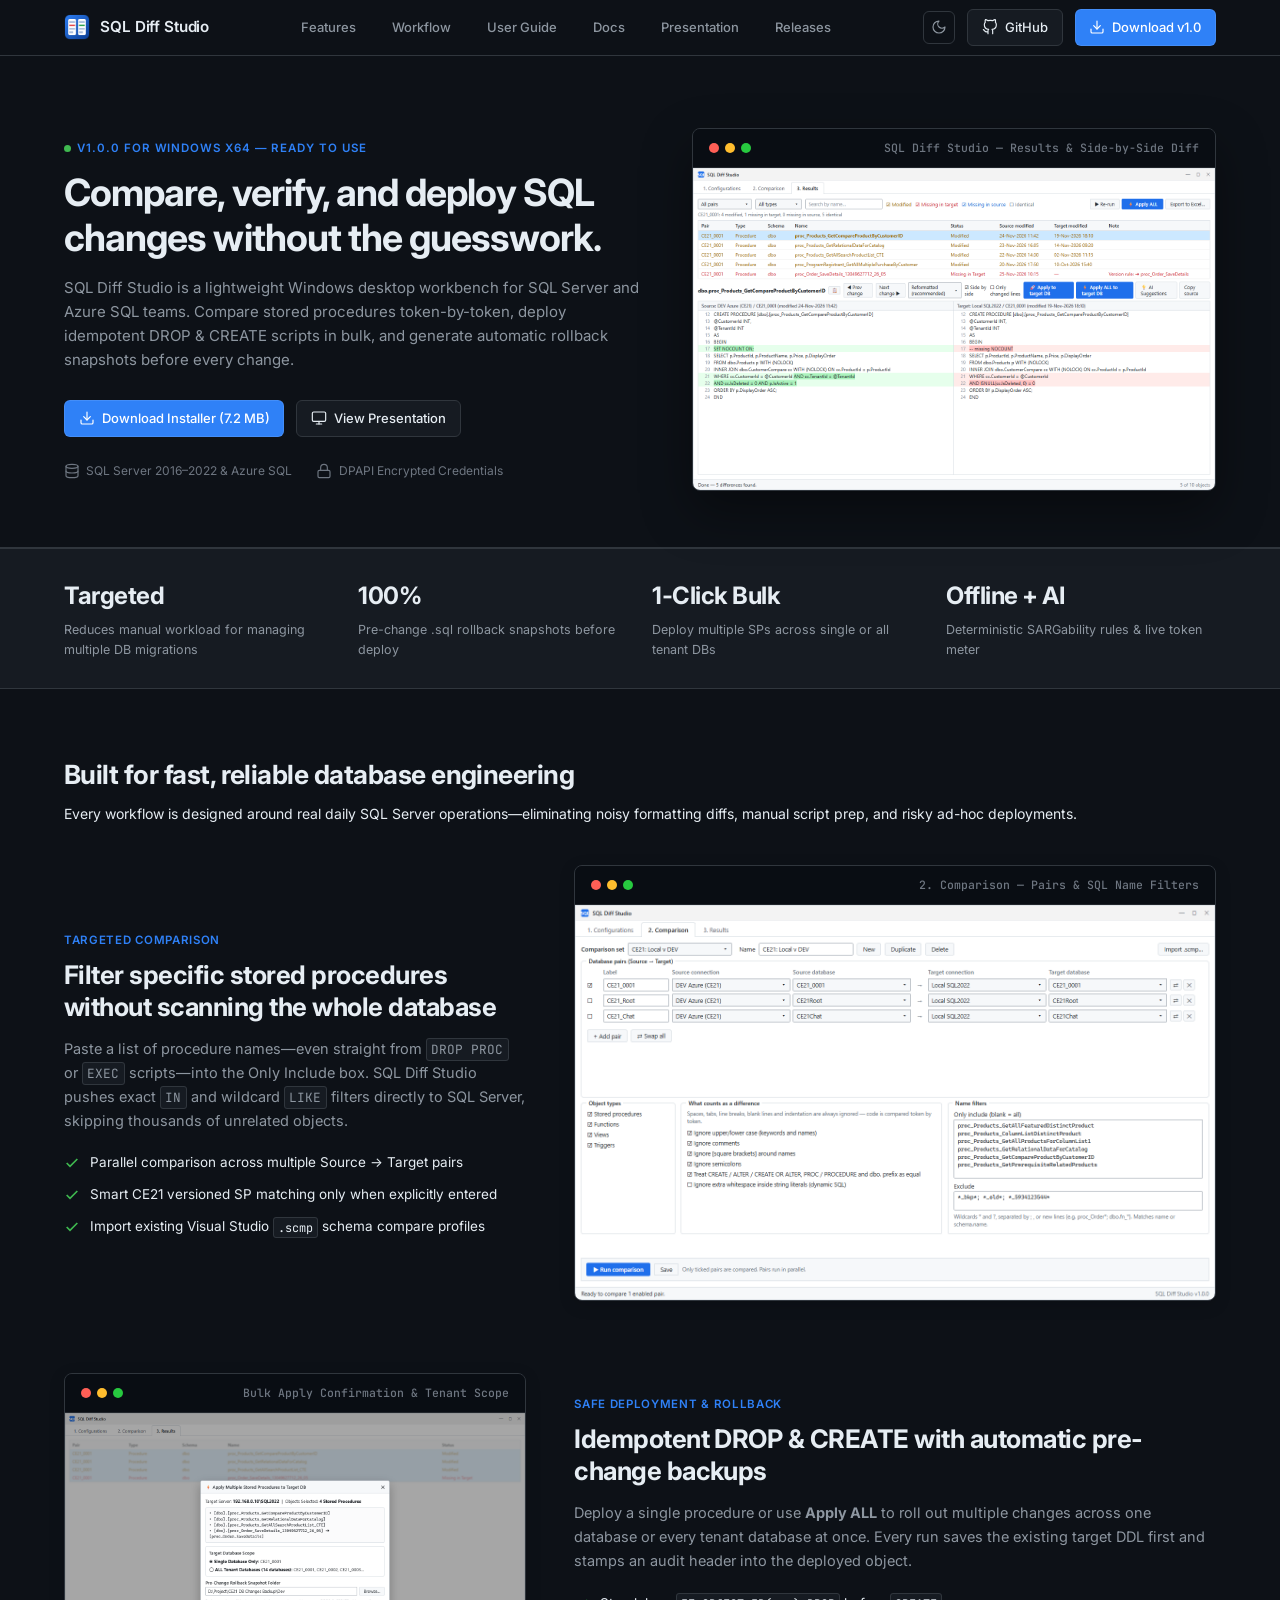
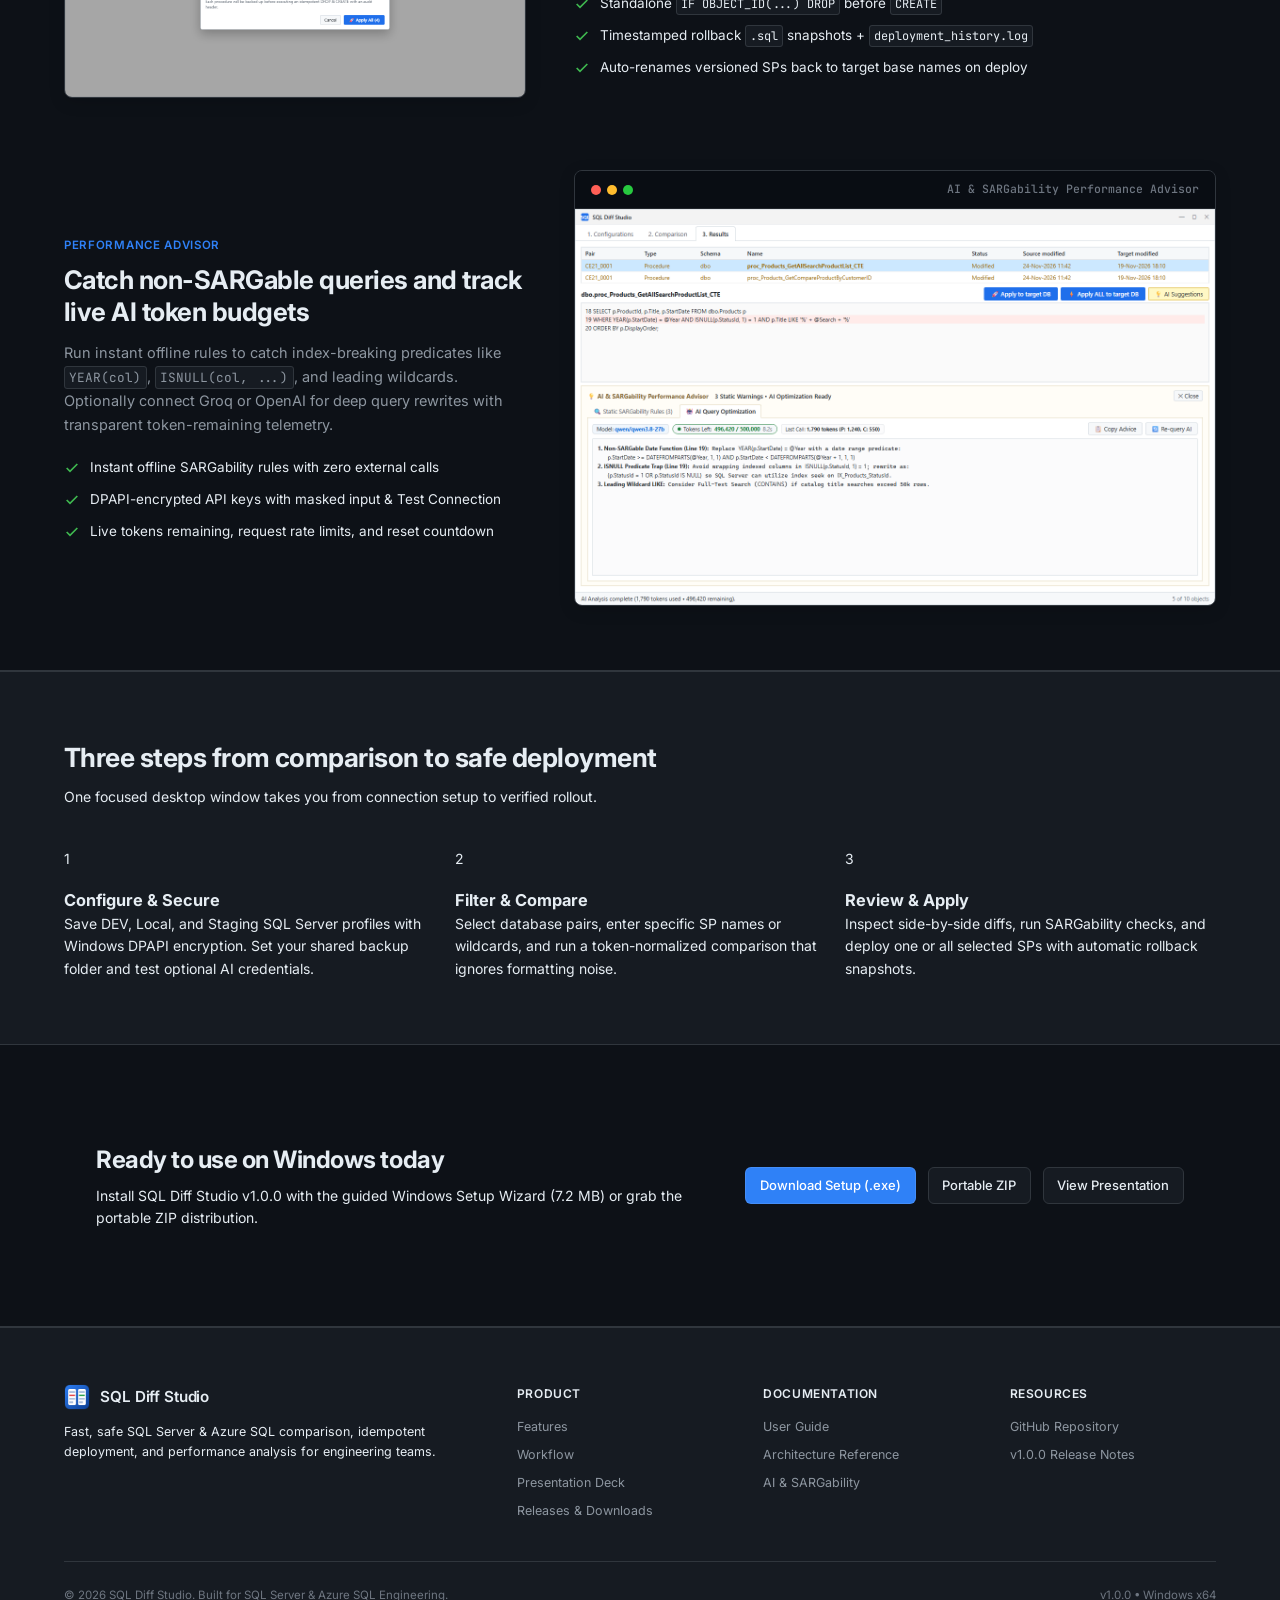
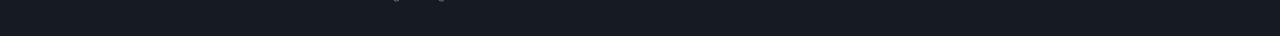
==== commit c99351bf: "docs(copy): replace unverified timing claims with accurate multi-DB migration workload benefits" ====
--- a/index.html
+++ b/index.html
@@ -120,8 +120,8 @@
         <div class="container">
             <div class="metrics-grid">
                 <div class="metric-item">
-                    <div class="metric-val">&lt; 1 sec</div>
-                    <div class="metric-label">Targeted SP comparison via SQL WHERE pushdown</div>
+                    <div class="metric-val">Targeted</div>
+                    <div class="metric-label">Reduces manual workload for managing multiple DB migrations</div>
                 </div>
                 <div class="metric-item">
                     <div class="metric-val">100%</div>
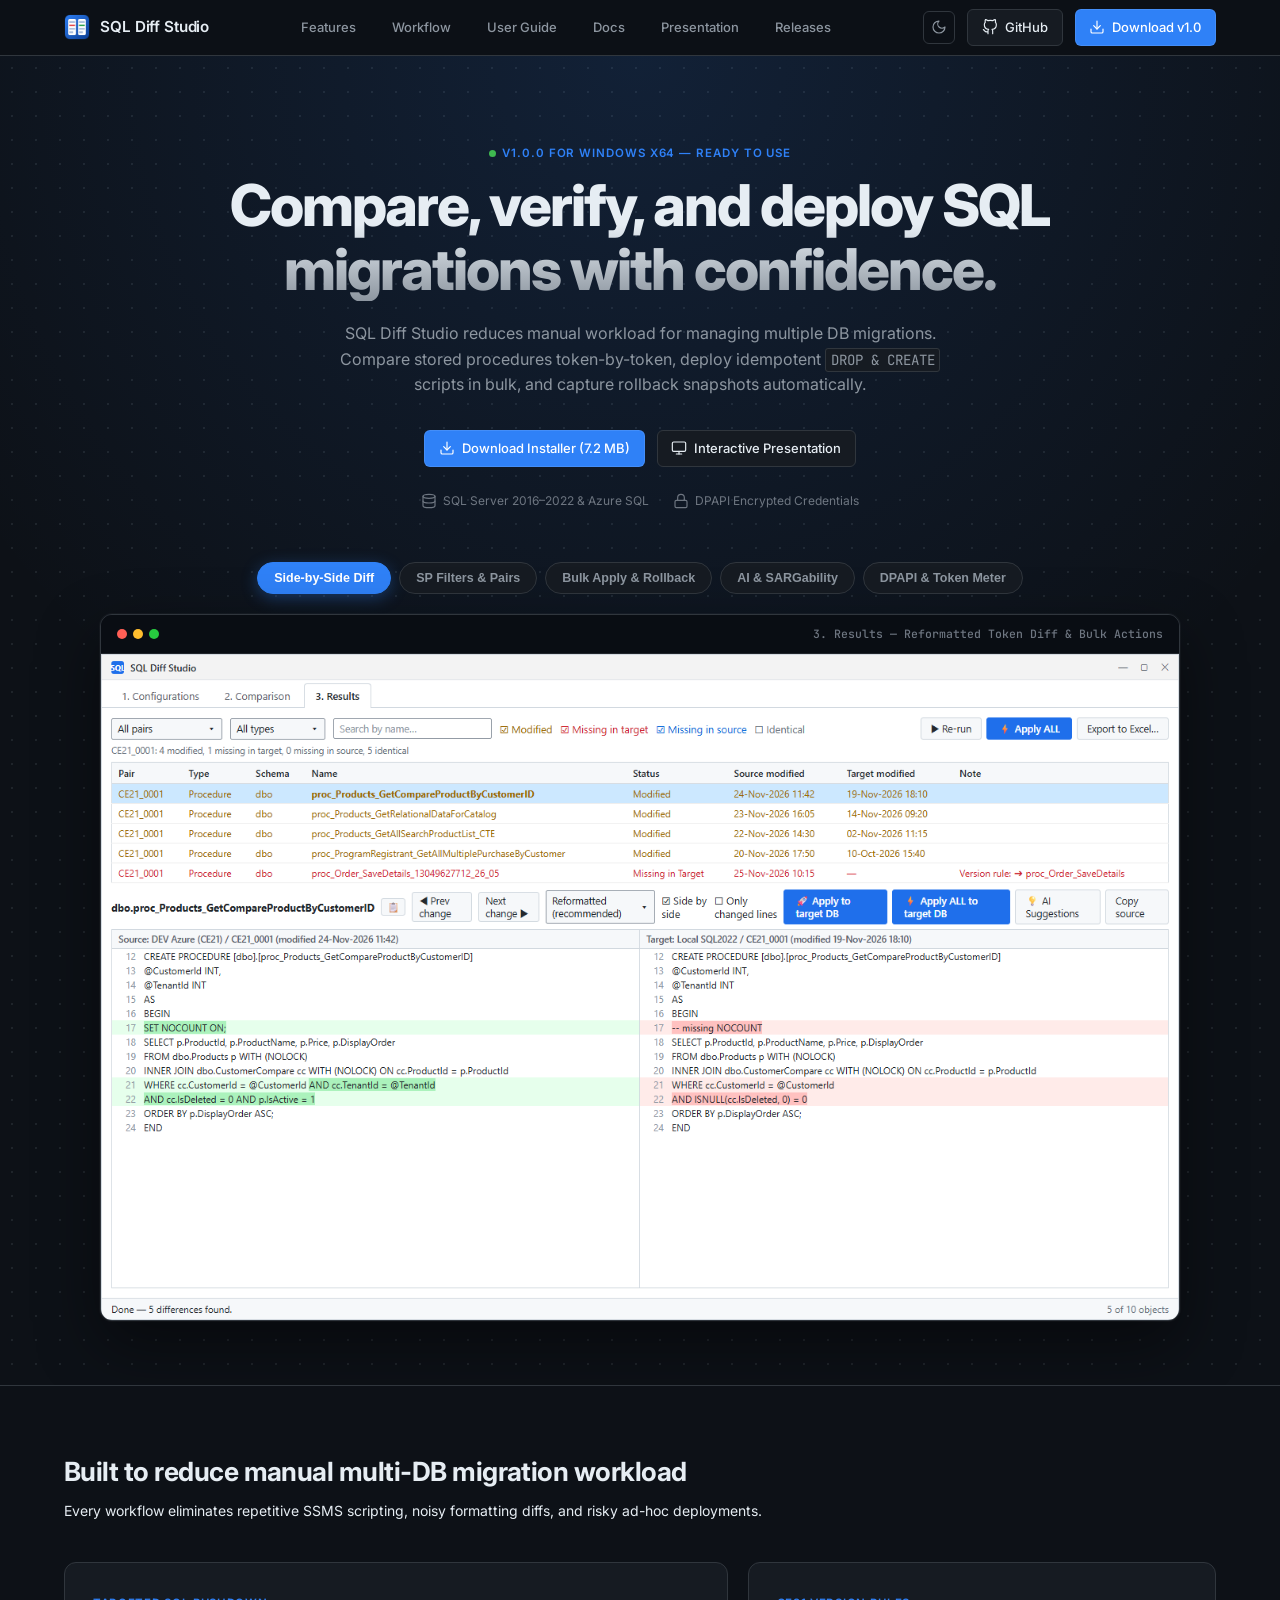
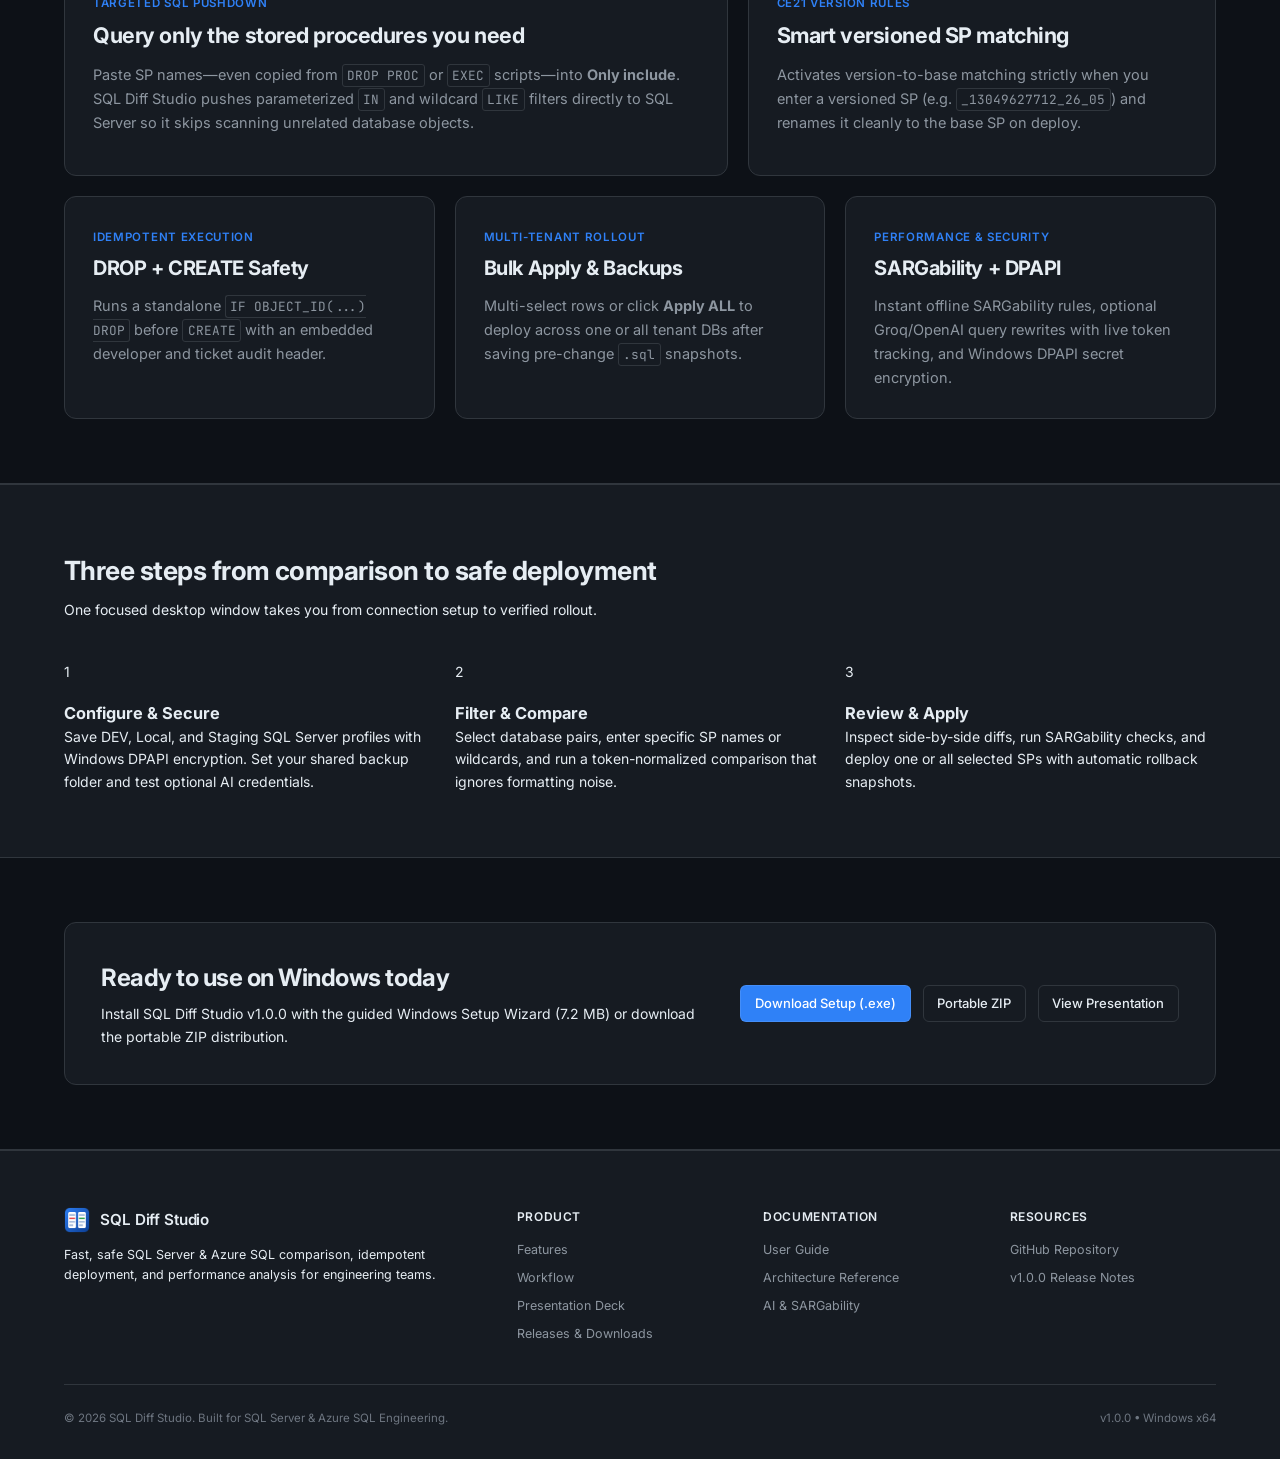
==== commit b450d143: "design(21st-style): add modern dot-grid hero, interactive showcase tabs, bento grid, scroll reveals," ====
--- a/index.html
+++ b/index.html
@@ -14,7 +14,7 @@
 </head>
 <body>
 
-    <!-- Sticky Header Navigation -->
+    <!-- Glassmorphic Sticky Header -->
     <header class="navbar">
         <div class="container nav-container">
             <a href="index.html" class="nav-brand">
@@ -65,19 +65,19 @@
         </div>
     </div>
 
-    <!-- Hero Section -->
-    <section class="hero-section">
-        <div class="container hero-grid">
-            <div>
+    <!-- Centered 21st.dev-style Hero + Interactive Tabbed Showcase -->
+    <section class="hero-modern">
+        <div class="container">
+            <div class="hero-center">
                 <div class="hero-tagline">
                     <span style="width:7px;height:7px;border-radius:50%;background:var(--color-success-fg);display:inline-block;"></span>
                     <span>v1.0.0 for Windows x64 — Ready to Use</span>
                 </div>
                 <h1 class="hero-heading">
-                    Compare, verify, and deploy SQL changes without the guesswork.
+                    Compare, verify, and deploy SQL migrations with confidence.
                 </h1>
                 <p class="hero-description">
-                    SQL Diff Studio is a lightweight Windows desktop workbench for SQL Server and Azure SQL teams. Compare stored procedures token-by-token, deploy idempotent DROP &amp; CREATE scripts in bulk, and generate automatic rollback snapshots before every change.
+                    SQL Diff Studio reduces manual workload for managing multiple DB migrations. Compare stored procedures token-by-token, deploy idempotent <code>DROP &amp; CREATE</code> scripts in bulk, and capture rollback snapshots automatically.
                 </p>
                 <div class="hero-buttons">
                     <a href="downloads/SqlDiffStudio-Setup.exe" class="btn btn-primary">
@@ -86,7 +86,7 @@
                     </a>
                     <a href="presentation.html" class="btn btn-secondary">
                         <svg class="icon" viewBox="0 0 24 24"><rect x="2" y="3" width="20" height="14" rx="2"/><line x1="8" y1="21" x2="16" y2="21"/><line x1="12" y1="17" x2="12" y2="21"/></svg>
-                        <span>View Presentation</span>
+                        <span>Interactive Presentation</span>
                     </a>
                 </div>
                 <div class="hero-meta">
@@ -101,155 +101,106 @@
                 </div>
             </div>
 
-            <div class="screenshot-container" style="margin: 0; box-shadow: 0 20px 50px rgba(0,0,0,0.4);">
-                <div class="screenshot-header">
-                    <div class="screenshot-dots">
-                        <div class="screenshot-dot dot-red"></div>
-                        <div class="screenshot-dot dot-yellow"></div>
-                        <div class="screenshot-dot dot-green"></div>
-                    </div>
-                    <span class="screenshot-title">SQL Diff Studio — Results &amp; Side-by-Side Diff</span>
-                </div>
-                <img src="assets/img/sds_03_results_diff.png" alt="SQL Diff Studio Side-by-Side Diff Workspace" class="screenshot-img" />
+            <!-- Interactive Tabbed Product Showcase -->
+            <div class="showcase-wrap reveal">
+                <div class="showcase-tabs" role="tablist">
+                    <button class="showcase-tab active" data-tab="diff" role="tab">Side-by-Side Diff</button>
+                    <button class="showcase-tab" data-tab="compare" role="tab">SP Filters &amp; Pairs</button>
+                    <button class="showcase-tab" data-tab="bulk" role="tab">Bulk Apply &amp; Rollback</button>
+                    <button class="showcase-tab" data-tab="ai" role="tab">AI &amp; SARGability</button>
+                    <button class="showcase-tab" data-tab="config" role="tab">DPAPI &amp; Token Meter</button>
+                </div>
+
+                <div class="showcase-frame">
+                    <div id="panel-diff" class="showcase-panel active">
+                        <div class="screenshot-header">
+                            <div class="screenshot-dots"><div class="screenshot-dot dot-red"></div><div class="screenshot-dot dot-yellow"></div><div class="screenshot-dot dot-green"></div></div>
+                            <span class="screenshot-title">3. Results — Reformatted Token Diff &amp; Bulk Actions</span>
+                        </div>
+                        <img src="assets/img/sds_03_results_diff.png" alt="Side-by-Side SQL Diff Workspace" class="screenshot-img" />
+                    </div>
+                    <div id="panel-compare" class="showcase-panel">
+                        <div class="screenshot-header">
+                            <div class="screenshot-dots"><div class="screenshot-dot dot-red"></div><div class="screenshot-dot dot-yellow"></div><div class="screenshot-dot dot-green"></div></div>
+                            <span class="screenshot-title">2. Comparison — Multi-Pair Setup &amp; SQL-Level SP Filters</span>
+                        </div>
+                        <img src="assets/img/sds_02_comparison.png" alt="Comparison Setup and Name Filters" class="screenshot-img" />
+                    </div>
+                    <div id="panel-bulk" class="showcase-panel">
+                        <div class="screenshot-header">
+                            <div class="screenshot-dots"><div class="screenshot-dot dot-red"></div><div class="screenshot-dot dot-yellow"></div><div class="screenshot-dot dot-green"></div></div>
+                            <span class="screenshot-title">Bulk Apply — Candidate Review &amp; Tenant Scope</span>
+                        </div>
+                        <img src="assets/img/sds_05_bulk_apply.png" alt="Bulk Apply Confirmation Dialog" class="screenshot-img" />
+                    </div>
+                    <div id="panel-ai" class="showcase-panel">
+                        <div class="screenshot-header">
+                            <div class="screenshot-dots"><div class="screenshot-dot dot-red"></div><div class="screenshot-dot dot-yellow"></div><div class="screenshot-dot dot-green"></div></div>
+                            <span class="screenshot-title">AI &amp; SARGability Advisor — Offline Rules + Live LLM</span>
+                        </div>
+                        <img src="assets/img/sds_04_ai_drawer.png" alt="AI Performance Advisor Drawer" class="screenshot-img" />
+                    </div>
+                    <div id="panel-config" class="showcase-panel">
+                        <div class="screenshot-header">
+                            <div class="screenshot-dots"><div class="screenshot-dot dot-red"></div><div class="screenshot-dot dot-yellow"></div><div class="screenshot-dot dot-green"></div></div>
+                            <span class="screenshot-title">1. Configurations — DPAPI Secrets &amp; Live Token Budget</span>
+                        </div>
+                        <img src="assets/img/sds_01_configurations.png" alt="Configurations and AI Quota" class="screenshot-img" />
+                    </div>
+                </div>
             </div>
         </div>
     </section>
 
-    <!-- Key Metrics Strip -->
-    <section class="metrics-strip">
-        <div class="container">
-            <div class="metrics-grid">
-                <div class="metric-item">
-                    <div class="metric-val">Targeted</div>
-                    <div class="metric-label">Reduces manual workload for managing multiple DB migrations</div>
-                </div>
-                <div class="metric-item">
-                    <div class="metric-val">100%</div>
-                    <div class="metric-label">Pre-change .sql rollback snapshots before deploy</div>
-                </div>
-                <div class="metric-item">
-                    <div class="metric-val">1-Click Bulk</div>
-                    <div class="metric-label">Deploy multiple SPs across single or all tenant DBs</div>
-                </div>
-                <div class="metric-item">
-                    <div class="metric-val">Offline + AI</div>
-                    <div class="metric-label">Deterministic SARGability rules &amp; live token meter</div>
-                </div>
-            </div>
-        </div>
-    </section>
-
-    <!-- Alternating Feature Spotlights -->
+    <!-- Bento Grid Capabilities -->
     <section id="features" class="section">
         <div class="container">
-            <div class="section-header">
-                <h2 class="section-title">Built for fast, reliable database engineering</h2>
+            <div class="section-header reveal">
+                <h2 class="section-title">Built to reduce manual multi-DB migration workload</h2>
                 <p class="section-subtitle">
-                    Every workflow is designed around real daily SQL Server operations—eliminating noisy formatting diffs, manual script prep, and risky ad-hoc deployments.
+                    Every workflow eliminates repetitive SSMS scripting, noisy formatting diffs, and risky ad-hoc deployments.
                 </p>
             </div>
 
-            <div class="spotlight-stack">
-                <!-- Feature 1 -->
-                <div class="spotlight-row">
-                    <div>
-                        <span class="spotlight-eyebrow">Targeted Comparison</span>
-                        <h3 class="spotlight-title">Filter specific stored procedures without scanning the whole database</h3>
-                        <p class="spotlight-desc">
-                            Paste a list of procedure names—even straight from <code>DROP PROC</code> or <code>EXEC</code> scripts—into the Only Include box. SQL Diff Studio pushes exact <code>IN</code> and wildcard <code>LIKE</code> filters directly to SQL Server, skipping thousands of unrelated objects.
-                        </p>
-                        <ul class="check-list">
-                            <li>
-                                <svg viewBox="0 0 24 24" fill="none" stroke="currentColor" stroke-width="2.5"><polyline points="20 6 9 17 4 12"/></svg>
-                                <span>Parallel comparison across multiple Source → Target pairs</span>
-                            </li>
-                            <li>
-                                <svg viewBox="0 0 24 24" fill="none" stroke="currentColor" stroke-width="2.5"><polyline points="20 6 9 17 4 12"/></svg>
-                                <span>Smart CE21 versioned SP matching only when explicitly entered</span>
-                            </li>
-                            <li>
-                                <svg viewBox="0 0 24 24" fill="none" stroke="currentColor" stroke-width="2.5"><polyline points="20 6 9 17 4 12"/></svg>
-                                <span>Import existing Visual Studio <code>.scmp</code> schema compare profiles</span>
-                            </li>
-                        </ul>
-                    </div>
-                    <div class="spotlight-media">
-                        <div class="screenshot-container" style="margin:0;">
-                            <div class="screenshot-header">
-                                <div class="screenshot-dots"><div class="screenshot-dot dot-red"></div><div class="screenshot-dot dot-yellow"></div><div class="screenshot-dot dot-green"></div></div>
-                                <span class="screenshot-title">2. Comparison — Pairs &amp; SQL Name Filters</span>
-                            </div>
-                            <img src="assets/img/sds_02_comparison.png" alt="Comparison Setup and Name Filters" class="screenshot-img" />
-                        </div>
-                    </div>
-                </div>
-
-                <!-- Feature 2 -->
-                <div class="spotlight-row reverse">
-                    <div>
-                        <span class="spotlight-eyebrow">Safe Deployment &amp; Rollback</span>
-                        <h3 class="spotlight-title">Idempotent DROP &amp; CREATE with automatic pre-change backups</h3>
-                        <p class="spotlight-desc">
-                            Deploy a single procedure or use <strong>Apply ALL</strong> to roll out multiple changes across one database or every tenant database at once. Every run saves the existing target DDL first and stamps an audit header into the deployed object.
-                        </p>
-                        <ul class="check-list">
-                            <li>
-                                <svg viewBox="0 0 24 24" fill="none" stroke="currentColor" stroke-width="2.5"><polyline points="20 6 9 17 4 12"/></svg>
-                                <span>Standalone <code>IF OBJECT_ID(...) DROP</code> before <code>CREATE</code></span>
-                            </li>
-                            <li>
-                                <svg viewBox="0 0 24 24" fill="none" stroke="currentColor" stroke-width="2.5"><polyline points="20 6 9 17 4 12"/></svg>
-                                <span>Timestamped rollback <code>.sql</code> snapshots + <code>deployment_history.log</code></span>
-                            </li>
-                            <li>
-                                <svg viewBox="0 0 24 24" fill="none" stroke="currentColor" stroke-width="2.5"><polyline points="20 6 9 17 4 12"/></svg>
-                                <span>Auto-renames versioned SPs back to target base names on deploy</span>
-                            </li>
-                        </ul>
-                    </div>
-                    <div class="spotlight-media">
-                        <div class="screenshot-container" style="margin:0;">
-                            <div class="screenshot-header">
-                                <div class="screenshot-dots"><div class="screenshot-dot dot-red"></div><div class="screenshot-dot dot-yellow"></div><div class="screenshot-dot dot-green"></div></div>
-                                <span class="screenshot-title">Bulk Apply Confirmation &amp; Tenant Scope</span>
-                            </div>
-                            <img src="assets/img/sds_05_bulk_apply.png" alt="Bulk Apply Confirmation Dialog" class="screenshot-img" />
-                        </div>
-                    </div>
-                </div>
-
-                <!-- Feature 3 -->
-                <div class="spotlight-row">
-                    <div>
-                        <span class="spotlight-eyebrow">Performance Advisor</span>
-                        <h3 class="spotlight-title">Catch non-SARGable queries and track live AI token budgets</h3>
-                        <p class="spotlight-desc">
-                            Run instant offline rules to catch index-breaking predicates like <code>YEAR(col)</code>, <code>ISNULL(col, ...)</code>, and leading wildcards. Optionally connect Groq or OpenAI for deep query rewrites with transparent token-remaining telemetry.
-                        </p>
-                        <ul class="check-list">
-                            <li>
-                                <svg viewBox="0 0 24 24" fill="none" stroke="currentColor" stroke-width="2.5"><polyline points="20 6 9 17 4 12"/></svg>
-                                <span>Instant offline SARGability rules with zero external calls</span>
-                            </li>
-                            <li>
-                                <svg viewBox="0 0 24 24" fill="none" stroke="currentColor" stroke-width="2.5"><polyline points="20 6 9 17 4 12"/></svg>
-                                <span>DPAPI-encrypted API keys with masked input &amp; Test Connection</span>
-                            </li>
-                            <li>
-                                <svg viewBox="0 0 24 24" fill="none" stroke="currentColor" stroke-width="2.5"><polyline points="20 6 9 17 4 12"/></svg>
-                                <span>Live tokens remaining, request rate limits, and reset countdown</span>
-                            </li>
-                        </ul>
-                    </div>
-                    <div class="spotlight-media">
-                        <div class="screenshot-container" style="margin:0;">
-                            <div class="screenshot-header">
-                                <div class="screenshot-dots"><div class="screenshot-dot dot-red"></div><div class="screenshot-dot dot-yellow"></div><div class="screenshot-dot dot-green"></div></div>
-                                <span class="screenshot-title">AI &amp; SARGability Performance Advisor</span>
-                            </div>
-                            <img src="assets/img/sds_04_ai_drawer.png" alt="AI Performance Advisor Drawer" class="screenshot-img" />
-                        </div>
-                    </div>
+            <div class="bento-grid">
+                <div class="bento-card bento-span-7 reveal">
+                    <span class="spotlight-eyebrow">Targeted SQL Pushdown</span>
+                    <h3 class="spotlight-title" style="font-size:1.35rem;">Query only the stored procedures you need</h3>
+                    <p class="spotlight-desc" style="margin-bottom:0.75rem;">
+                        Paste SP names—even copied from <code>DROP PROC</code> or <code>EXEC</code> scripts—into <strong>Only include</strong>. SQL Diff Studio pushes parameterized <code>IN</code> and wildcard <code>LIKE</code> filters directly to SQL Server so it skips scanning unrelated database objects.
+                    </p>
+                </div>
+
+                <div class="bento-card bento-span-5 reveal">
+                    <span class="spotlight-eyebrow">CE21 Version Rules</span>
+                    <h3 class="spotlight-title" style="font-size:1.35rem;">Smart versioned SP matching</h3>
+                    <p class="spotlight-desc" style="margin-bottom:0;">
+                        Activates version-to-base matching strictly when you enter a versioned SP (e.g. <code>_13049627712_26_05</code>) and renames it cleanly to the base SP on deploy.
+                    </p>
+                </div>
+
+                <div class="bento-card bento-span-4 reveal">
+                    <span class="spotlight-eyebrow">Idempotent Execution</span>
+                    <h3 class="spotlight-title" style="font-size:1.25rem;">DROP + CREATE Safety</h3>
+                    <p class="spotlight-desc" style="margin-bottom:0;">
+                        Runs a standalone <code>IF OBJECT_ID(...) DROP</code> before <code>CREATE</code> with an embedded developer and ticket audit header.
+                    </p>
+                </div>
+
+                <div class="bento-card bento-span-4 reveal">
+                    <span class="spotlight-eyebrow">Multi-Tenant Rollout</span>
+                    <h3 class="spotlight-title" style="font-size:1.25rem;">Bulk Apply &amp; Backups</h3>
+                    <p class="spotlight-desc" style="margin-bottom:0;">
+                        Multi-select rows or click <strong>Apply ALL</strong> to deploy across one or all tenant DBs after saving pre-change <code>.sql</code> snapshots.
+                    </p>
+                </div>
+
+                <div class="bento-card bento-span-4 reveal">
+                    <span class="spotlight-eyebrow">Performance &amp; Security</span>
+                    <h3 class="spotlight-title" style="font-size:1.25rem;">SARGability + DPAPI</h3>
+                    <p class="spotlight-desc" style="margin-bottom:0;">
+                        Instant offline SARGability rules, optional Groq/OpenAI query rewrites with live token tracking, and Windows DPAPI secret encryption.
+                    </p>
                 </div>
             </div>
         </div>
@@ -258,7 +209,7 @@
     <!-- 3-Step Workflow -->
     <section id="workflow" class="section" style="background-color: var(--color-canvas-subtle); border-top: 1px solid var(--color-border-default); border-bottom: 1px solid var(--color-border-default);">
         <div class="container">
-            <div class="section-header">
+            <div class="section-header reveal">
                 <h2 class="section-title">Three steps from comparison to safe deployment</h2>
                 <p class="section-subtitle">
                     One focused desktop window takes you from connection setup to verified rollout.
@@ -266,21 +217,21 @@
             </div>
 
             <div class="features-grid">
-                <div class="card">
+                <div class="card reveal">
                     <div class="step-num" style="margin-bottom:1rem;">1</div>
                     <h3 class="card-title">Configure &amp; Secure</h3>
                     <p class="card-desc">
                         Save DEV, Local, and Staging SQL Server profiles with Windows DPAPI encryption. Set your shared backup folder and test optional AI credentials.
                     </p>
                 </div>
-                <div class="card">
+                <div class="card reveal">
                     <div class="step-num" style="margin-bottom:1rem;">2</div>
                     <h3 class="card-title">Filter &amp; Compare</h3>
                     <p class="card-desc">
                         Select database pairs, enter specific SP names or wildcards, and run a token-normalized comparison that ignores formatting noise.
                     </p>
                 </div>
-                <div class="card">
+                <div class="card reveal">
                     <div class="step-num" style="margin-bottom:1rem;">3</div>
                     <h3 class="card-title">Review &amp; Apply</h3>
                     <p class="card-desc">
@@ -294,11 +245,11 @@
     <!-- Download CTA Banner -->
     <section class="section">
         <div class="container">
-            <div class="card" style="display:flex;flex-wrap:wrap;align-items:center;justify-content:space-between;gap:1.5rem;padding:2rem;">
+            <div class="bento-card reveal" style="display:flex;flex-wrap:wrap;align-items:center;justify-content:space-between;gap:1.5rem;padding:2.25rem;">
                 <div>
                     <h2 class="section-title" style="font-size:1.5rem;margin-bottom:0.35rem;">Ready to use on Windows today</h2>
                     <p class="card-desc" style="max-width:600px;">
-                        Install SQL Diff Studio v1.0.0 with the guided Windows Setup Wizard (7.2 MB) or grab the portable ZIP distribution.
+                        Install SQL Diff Studio v1.0.0 with the guided Windows Setup Wizard (7.2 MB) or download the portable ZIP distribution.
                     </p>
                 </div>
                 <div style="display:flex;gap:0.75rem;flex-wrap:wrap;">
--- a/styles.css
+++ b/styles.css
@@ -123,10 +123,16 @@
     top: 0;
     z-index: 1000;
     height: var(--header-height);
-    background-color: var(--color-canvas-default);
+    background-color: rgba(13, 17, 23, 0.8);
+    backdrop-filter: blur(12px);
+    -webkit-backdrop-filter: blur(12px);
     border-bottom: 1px solid var(--color-border-default);
     display: flex;
     align-items: center;
+}
+
+[data-theme="light"] .navbar {
+    background-color: rgba(255, 255, 255, 0.85);
 }
 
 .nav-container {
@@ -1122,6 +1128,163 @@
 }
 
 /* ==========================================================================
+   21st.dev Modern Product Template & Transitions
+   ========================================================================== */
+.hero-modern {
+    position: relative;
+    padding: 5.5rem 0 4rem 0;
+    overflow: hidden;
+    background-image: radial-gradient(circle at 50% 0%, rgba(47, 129, 247, 0.14), transparent 55%),
+                      radial-gradient(rgba(141, 150, 160, 0.14) 1px, transparent 1px);
+    background-size: 100% 100%, 24px 24px;
+    border-bottom: 1px solid var(--color-border-default);
+}
+
+.hero-center {
+    max-width: 820px;
+    margin: 0 auto;
+    text-align: center;
+    display: flex;
+    flex-direction: column;
+    align-items: center;
+}
+
+.hero-center .hero-heading {
+    font-size: clamp(2.25rem, 5vw, 3.6rem);
+    font-weight: 800;
+    letter-spacing: -0.035em;
+    line-height: 1.1;
+    margin-bottom: 1.25rem;
+    background: linear-gradient(180deg, var(--color-fg-default) 40%, var(--color-fg-muted) 100%);
+    -webkit-background-clip: text;
+    -webkit-text-fill-color: transparent;
+}
+
+.hero-center .hero-description {
+    max-width: 640px;
+    margin: 0 auto 2rem auto;
+    font-size: 16px;
+}
+
+.hero-center .hero-buttons,
+.hero-center .hero-meta {
+    justify-content: center;
+}
+
+/* Interactive Product Showcase Tabs */
+.showcase-wrap {
+    margin-top: 3.25rem;
+    max-width: 1080px;
+    margin-left: auto;
+    margin-right: auto;
+}
+
+.showcase-tabs {
+    display: flex;
+    justify-content: center;
+    flex-wrap: wrap;
+    gap: 0.5rem;
+    margin-bottom: 1.25rem;
+}
+
+.showcase-tab {
+    background: var(--color-canvas-subtle);
+    border: 1px solid var(--color-border-default);
+    color: var(--color-fg-muted);
+    padding: 0.5rem 1rem;
+    border-radius: 999px;
+    font-size: 12.5px;
+    font-weight: 600;
+    cursor: pointer;
+    transition: all 0.2s cubic-bezier(0.16, 1, 0.3, 1);
+}
+
+.showcase-tab:hover {
+    color: var(--color-fg-default);
+    border-color: var(--color-fg-subtle);
+    transform: translateY(-1px);
+}
+
+.showcase-tab.active {
+    background: var(--color-accent-emphasis);
+    border-color: var(--color-accent-emphasis);
+    color: #ffffff;
+    box-shadow: 0 4px 16px rgba(47, 129, 247, 0.35);
+}
+
+.showcase-frame {
+    position: relative;
+    border-radius: 12px;
+    border: 1px solid var(--color-border-default);
+    background: var(--color-canvas-subtle);
+    box-shadow: 0 24px 64px rgba(0, 0, 0, 0.45), 0 0 0 1px rgba(255, 255, 255, 0.04);
+    overflow: hidden;
+}
+
+.showcase-panel {
+    display: none;
+    animation: panelFade 0.3s cubic-bezier(0.16, 1, 0.3, 1);
+}
+
+.showcase-panel.active {
+    display: block;
+}
+
+@keyframes panelFade {
+    from { opacity: 0; transform: translateY(6px) scale(0.995); }
+    to { opacity: 1; transform: translateY(0) scale(1); }
+}
+
+/* Bento Grid */
+.bento-grid {
+    display: grid;
+    grid-template-columns: repeat(12, 1fr);
+    gap: 1.25rem;
+}
+
+.bento-card {
+    background: var(--color-canvas-subtle);
+    border: 1px solid var(--color-border-default);
+    border-radius: 12px;
+    padding: 1.75rem;
+    transition: transform 0.25s cubic-bezier(0.16, 1, 0.3, 1), border-color 0.25s ease, box-shadow 0.25s ease;
+    position: relative;
+    overflow: hidden;
+}
+
+.bento-card:hover {
+    transform: translateY(-3px);
+    border-color: rgba(47, 129, 247, 0.5);
+    box-shadow: 0 12px 32px rgba(0, 0, 0, 0.22);
+}
+
+.bento-span-7 { grid-column: span 7; }
+.bento-span-5 { grid-column: span 5; }
+.bento-span-4 { grid-column: span 4; }
+.bento-span-6 { grid-column: span 6; }
+
+@media (max-width: 960px) {
+    .bento-span-7, .bento-span-5, .bento-span-4, .bento-span-6 {
+        grid-column: span 12;
+    }
+    .hero-modern {
+        padding: 3.5rem 0 2.5rem 0;
+    }
+}
+
+/* Scroll Reveal Transitions */
+.reveal {
+    opacity: 0;
+    transform: translateY(18px);
+    transition: opacity 0.55s cubic-bezier(0.16, 1, 0.3, 1), transform 0.55s cubic-bezier(0.16, 1, 0.3, 1);
+}
+
+.reveal.visible {
+    opacity: 1;
+    transform: translateY(0);
+}
+
+/* ==========================================================================
    Interactive Screenshot & Visual Showcase Styles
    ========================================================================== */
 .screenshot-container {
